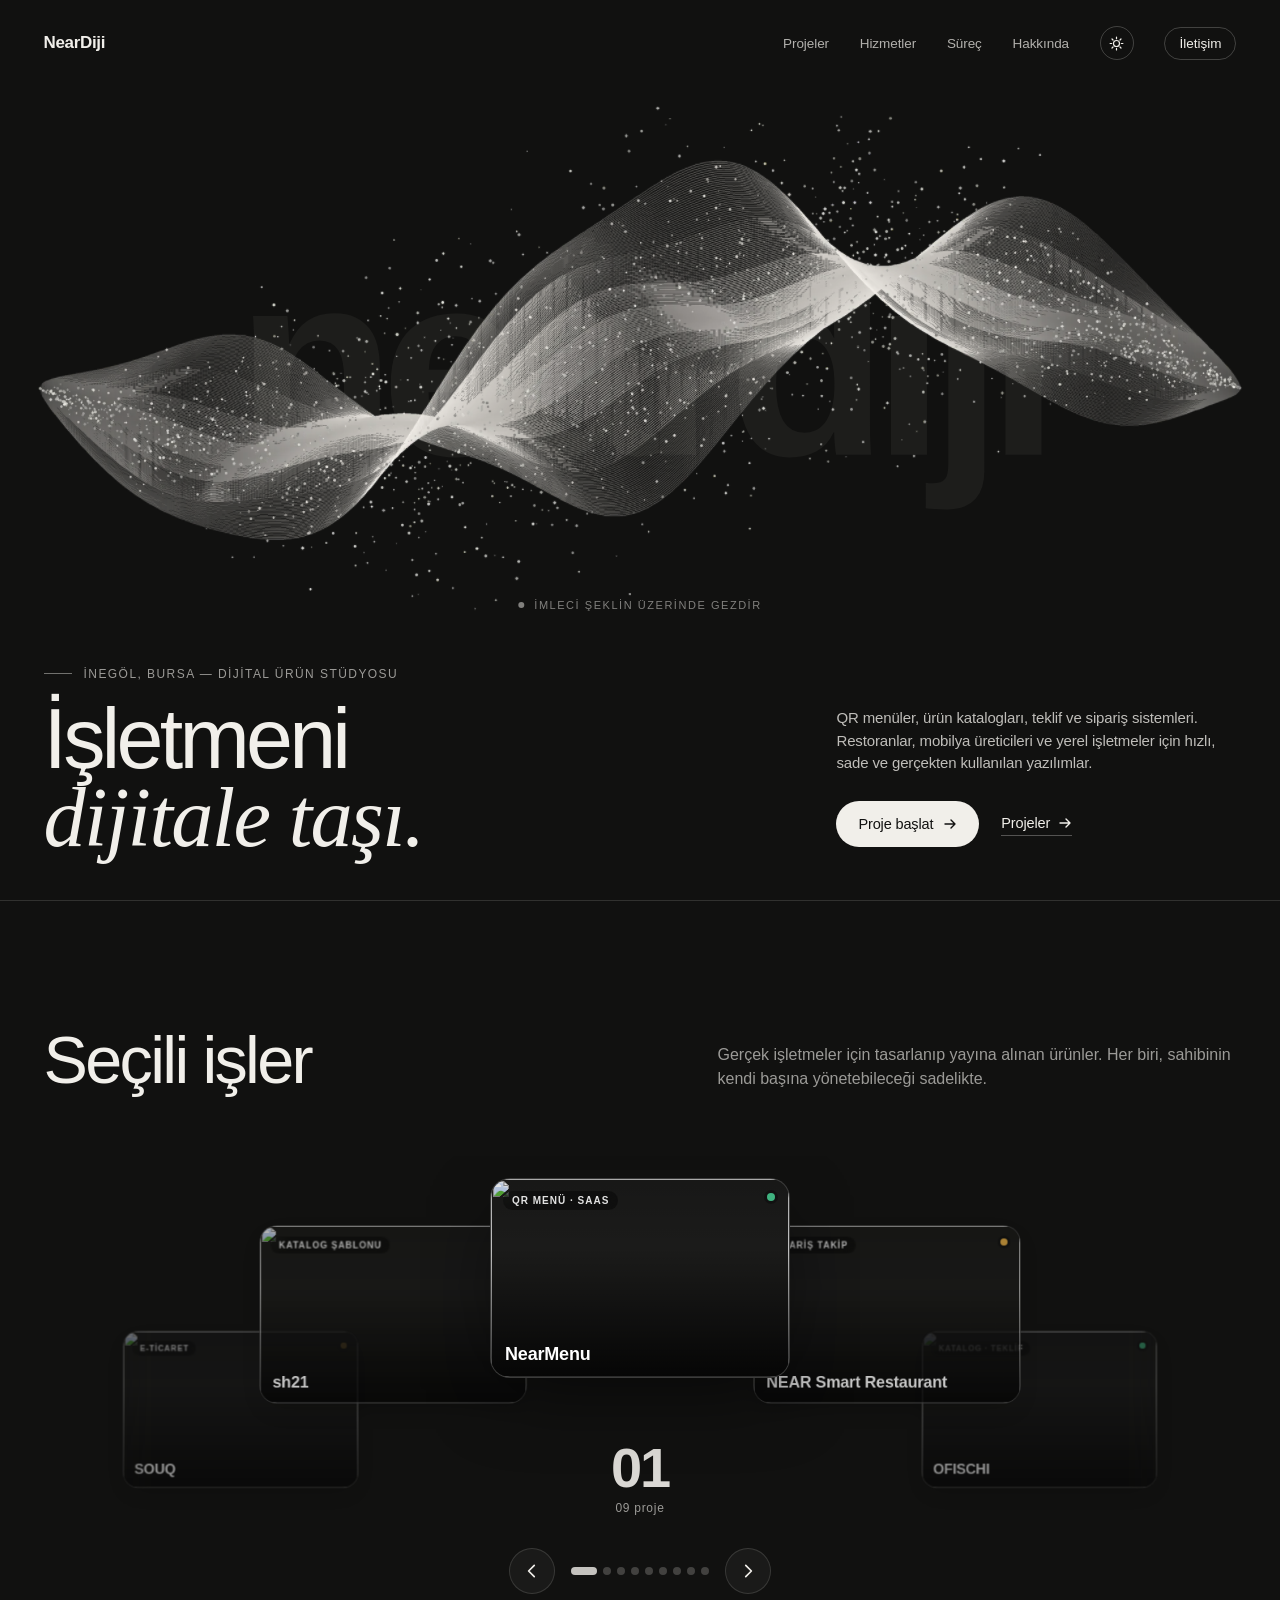
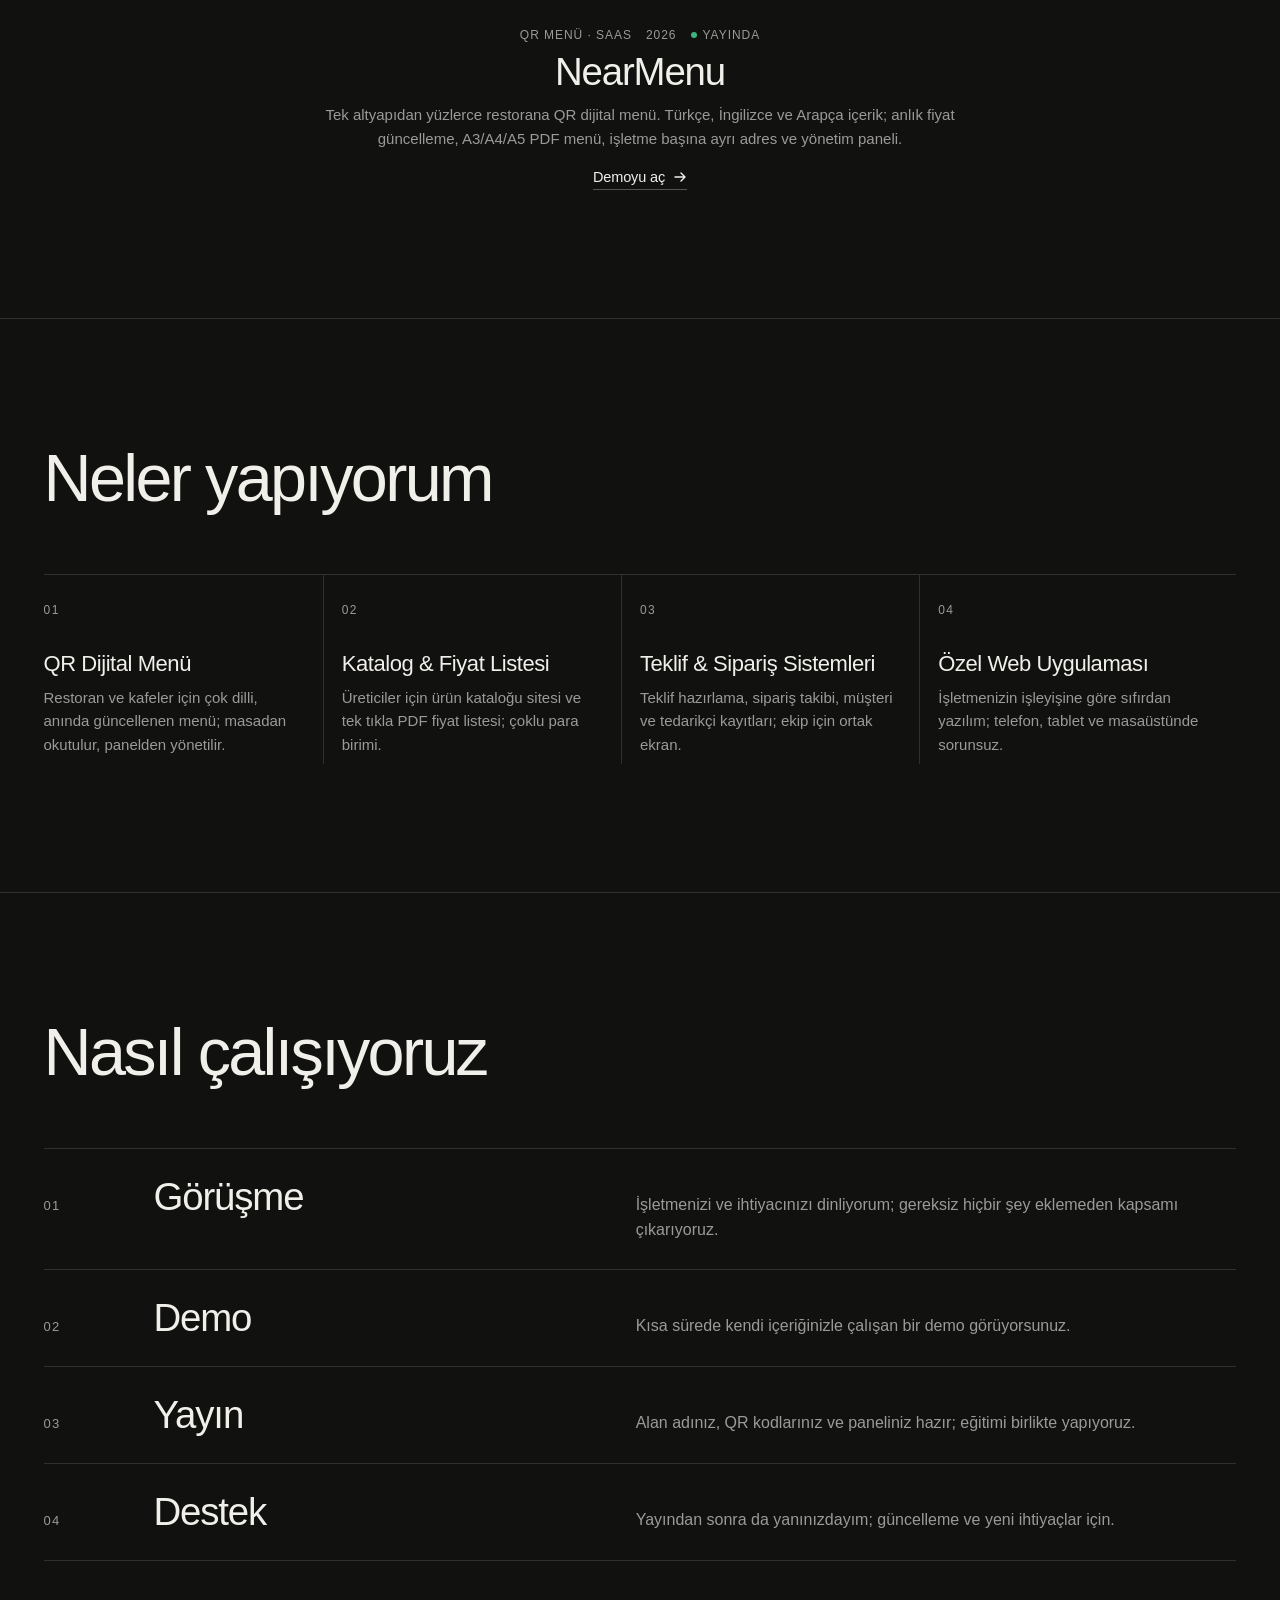
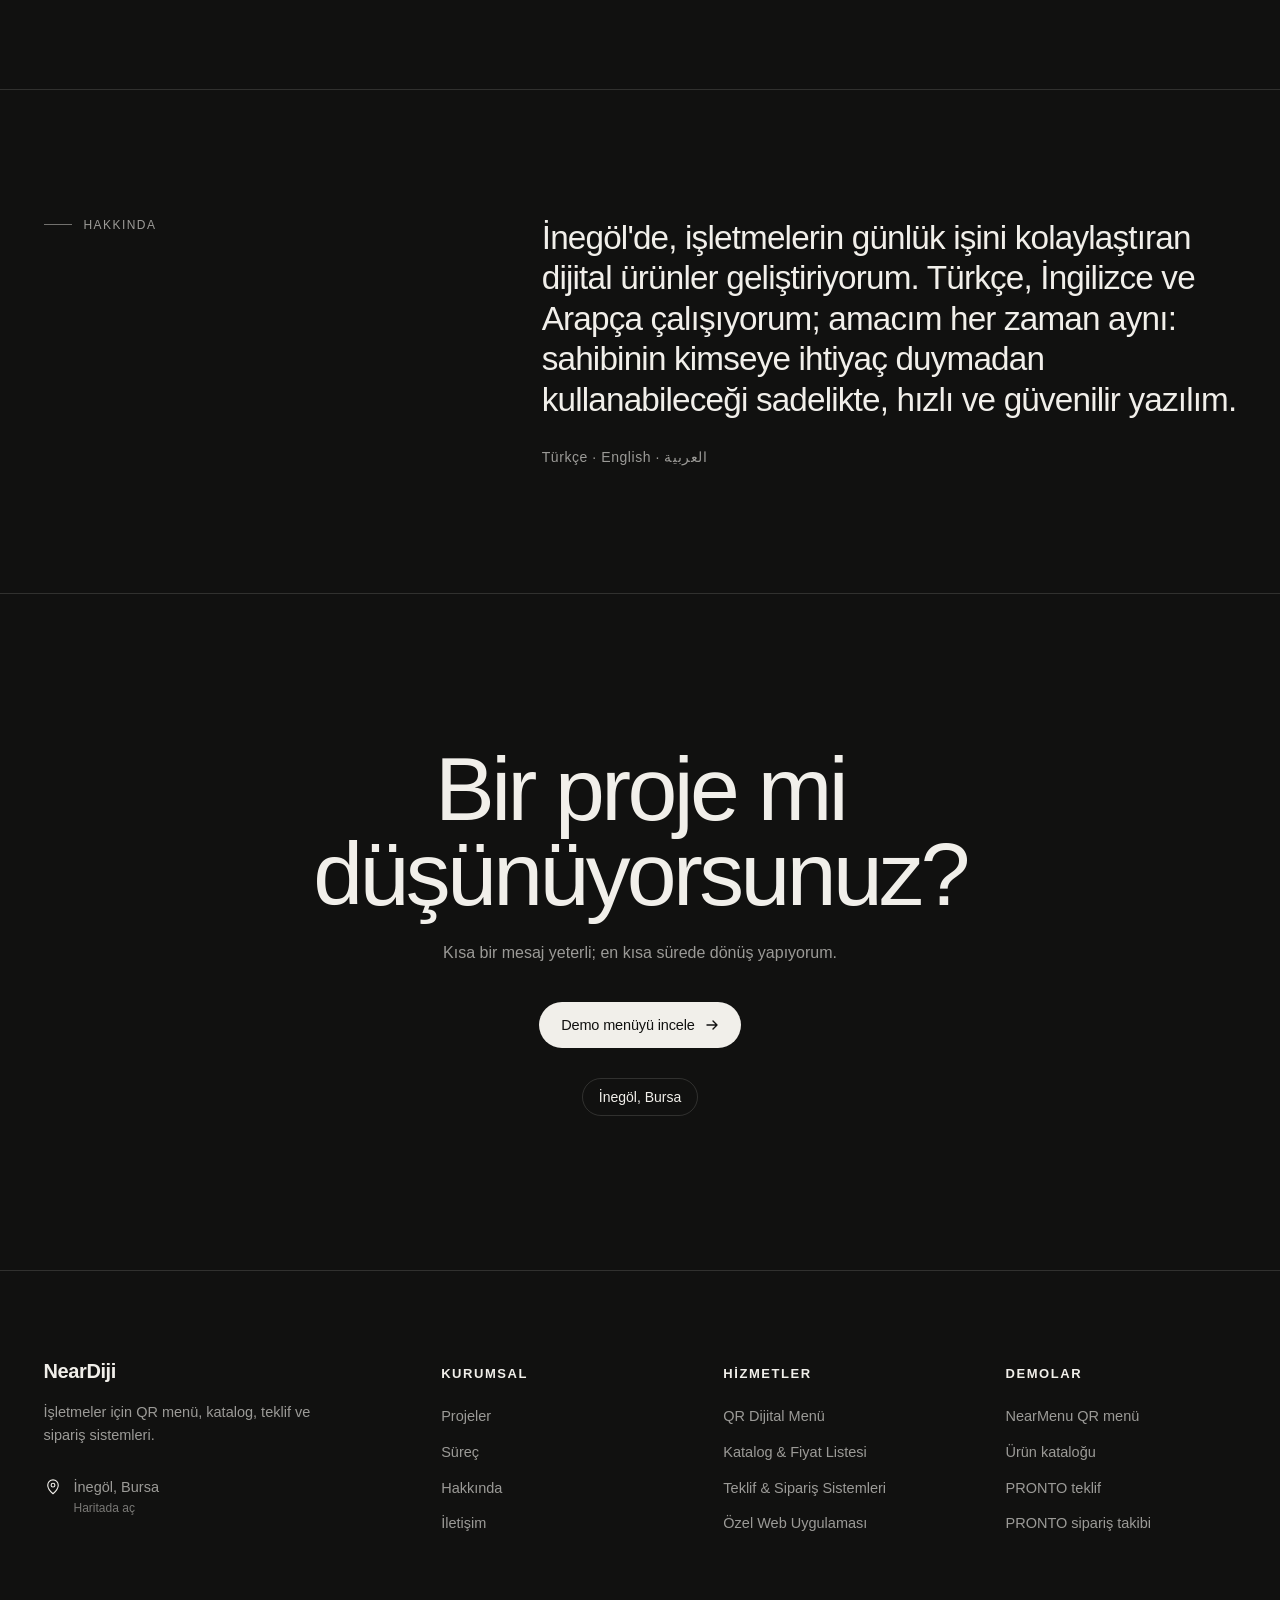
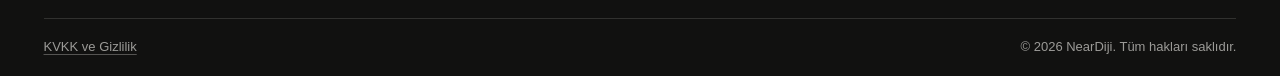
==== index.html @ 66f1690e "SEO: müşteri menüleri 200 + Restaurant/Menu şeması, ana sayfa statik içerik, robots/sitemap - worker" ====
<!DOCTYPE html>
<html lang="tr" data-theme="dark">
<head>
<meta charset="UTF-8">
<meta http-equiv="Content-Security-Policy" content="default-src 'self'; script-src 'self' https://static.cloudflareinsights.com; style-src 'self' 'unsafe-inline' https://fonts.googleapis.com; font-src 'self' https://fonts.gstatic.com data:; img-src 'self' https: data: blob:; media-src 'self' https: data: blob:; connect-src 'self' https://rfwgjzkewtjpdcvrhepg.supabase.co https://cloudflareinsights.com https://media.neardiji.com https://api.mymemory.translated.net https://open.er-api.com https://api.frankfurter.app https://api.frankfurter.dev; worker-src 'self' blob:; object-src 'none'; base-uri 'self'; form-action 'self'; frame-src 'none'; upgrade-insecure-requests">
<meta name="referrer" content="strict-origin-when-cross-origin">
<link rel="icon" href="/favicon.ico" sizes="any">
<link rel="icon" type="image/png" sizes="32x32" href="/assets/icons/favicon-32.png">
<link rel="apple-touch-icon" href="/assets/icons/apple-touch-icon.png">
<link rel="manifest" href="/site.webmanifest">
<meta name="apple-mobile-web-app-capable" content="yes">
<meta name="mobile-web-app-capable" content="yes">
<meta name="viewport" content="width=device-width,initial-scale=1,viewport-fit=cover">
<meta name="theme-color" content="#111110">
<title>NearDiji — İşletmeler için dijital ürünler</title>
<meta name="description" content="QR menüler, ürün katalogları, teklif ve sipariş sistemleri. İnegöl'den işletmelere hızlı, sade ve gerçekten kullanılan yazılımlar.">
<link rel="canonical" href="https://neardiji.com/">
<meta property="og:type" content="website">
<meta property="og:site_name" content="NearDiji">
<meta property="og:locale" content="tr_TR">
<meta property="og:title" content="NearDiji — İşletmeler için dijital ürünler">
<meta property="og:description" content="QR menüler, ürün katalogları, teklif ve sipariş sistemleri. İnegöl'den işletmelere hızlı, sade yazılımlar.">
<meta property="og:url" content="https://neardiji.com/">
<meta property="og:image" content="https://neardiji.com/assets/og.jpg">
<meta property="og:image:width" content="1200">
<meta property="og:image:height" content="630">
<meta property="og:image:alt" content="NearDiji — İşletmeni dijitale taşı.">
<meta name="twitter:card" content="summary_large_image">
<meta name="twitter:title" content="NearDiji — İşletmeler için dijital ürünler">
<meta name="twitter:description" content="QR menüler, ürün katalogları, teklif ve sipariş sistemleri.">
<meta name="twitter:image" content="https://neardiji.com/assets/og.jpg">
<script type="application/ld+json">[{"@context": "https://schema.org", "@type": "ProfessionalService", "@id": "https://neardiji.com/#org", "name": "NearDiji", "alternateName": "NEAR Agency", "url": "https://neardiji.com/", "logo": "https://media.neardiji.com/site-media/logo/mvmx7xb9-v94uq5.png", "image": "https://neardiji.com/assets/og.jpg", "description": "Restoranlar, mobilya üreticileri ve yerel işletmeler için QR dijital menü, ürün kataloğu, teklif ve sipariş sistemleri.", "telephone": "+905318522494", "address": {"@type": "PostalAddress", "addressLocality": "İnegöl", "addressRegion": "Bursa", "addressCountry": "TR"}, "areaServed": "TR", "knowsLanguage": ["tr", "en", "ar"], "sameAs": ["https://www.instagram.com/neardiji"], "hasOfferCatalog": {"@type": "OfferCatalog", "name": "Hizmetler", "itemListElement": [{"@type": "Offer", "itemOffered": {"@type": "Service", "name": "QR Dijital Menü", "description": "Restoran ve kafeler için çok dilli, anında güncellenen menü; masadan okutulur, panelden yönetilir."}}, {"@type": "Offer", "itemOffered": {"@type": "Service", "name": "Katalog & Fiyat Listesi", "description": "Üreticiler için ürün kataloğu sitesi ve tek tıkla PDF fiyat listesi; çoklu para birimi."}}, {"@type": "Offer", "itemOffered": {"@type": "Service", "name": "Teklif & Sipariş Sistemleri", "description": "Teklif hazırlama, sipariş takibi, müşteri ve tedarikçi kayıtları; ekip için ortak ekran."}}]}}, {"@context": "https://schema.org", "@type": "WebSite", "@id": "https://neardiji.com/#site", "name": "NearDiji", "url": "https://neardiji.com/", "inLanguage": "tr", "publisher": {"@id": "https://neardiji.com/#org"}}]</script>
<script src="/assets/eski-link.js"></script>
<link rel="preconnect" href="https://fonts.googleapis.com">
<link rel="preconnect" href="https://fonts.gstatic.com" crossorigin>
<link rel="stylesheet" href="https://fonts.googleapis.com/css2?family=Geist:wght@400;500;600&family=Instrument+Serif:ital@0;1&display=swap">
<script src="/assets/site-data.js"></script>
<script src="/assets/liquid-hero.js"></script>
<style>
:root{
 --bg:#EBE9E5;--fg:#151514;--muted:color-mix(in srgb,var(--fg) 62%,transparent);
 --line:color-mix(in srgb,var(--fg) 14%,transparent);--card:color-mix(in srgb,var(--fg) 4%,transparent);
 --head:'Geist','Helvetica Neue',Arial,sans-serif;--accent:'Instrument Serif','Times New Roman',serif;
 --gut:clamp(20px,3.4vw,48px);
 color-scheme:light;
}
:root[data-theme="dark"]{--bg:#111110;--fg:#F1EFEA;color-scheme:dark}
*,*::before,*::after{box-sizing:border-box}
html{scroll-behavior:smooth;-webkit-text-size-adjust:100%}
@media (prefers-reduced-motion:reduce){html{scroll-behavior:auto}}
body{margin:0;background:var(--bg);color:var(--fg);font-family:var(--head);-webkit-font-smoothing:antialiased;
 transition:background-color .6s ease,color .6s ease;overflow-x:hidden}
a{color:inherit}
img{max-width:100%}
::selection{background:var(--fg);color:var(--bg)}

/* ── hero ── */
.sh-root{position:relative;width:100%;height:100svh;min-height:560px;overflow:hidden;isolation:isolate;container-type:size;
 background:var(--bg);color:var(--fg);touch-action:pan-y;display:flex;flex-direction:column}
.sh-stage{position:absolute;inset:0;z-index:0;pointer-events:none}
.sh-canvas{position:absolute;inset:0;width:100%;height:100%;display:block;opacity:0;transition:opacity .5s ease}
.sh-fallback{position:absolute;display:block;max-width:none;user-select:none;-webkit-user-drag:none;transition:opacity .5s ease}
.sh-root[data-gl="on"] .sh-canvas{opacity:1}
.sh-root[data-gl="on"] .sh-fallback{opacity:0}
.sh-root[data-swap="1"] .sh-canvas,.sh-root[data-swap="1"] .sh-fallback{opacity:0;transition-duration:.25s}
.sh-backdrop{position:absolute;left:50%;z-index:0;transform:translate(-50%,-50%);white-space:nowrap;pointer-events:none;user-select:none;
 font-family:var(--head);font-weight:600;letter-spacing:-.06em;line-height:.8;color:color-mix(in srgb,var(--fg) 5%,transparent)}
.sh-nav{position:relative;z-index:2;display:flex;align-items:center;justify-content:space-between;gap:24px;padding:26px var(--gut) 0}
.sh-brand{display:inline-flex;align-items:center;gap:10px;font-weight:600;font-size:17px;letter-spacing:-.02em;color:inherit;text-decoration:none;min-width:0}
.sh-brand img,.sh-brand .logo-mono{height:var(--logo-h,34px);width:auto;max-width:min(280px,48vw);object-fit:contain;display:block}
.sh-brand img.inv{filter:invert(1) hue-rotate(180deg)}
.sh-brand .logo-mono{background:currentColor;-webkit-mask:var(--logo-url) left center/contain no-repeat;mask:var(--logo-url) left center/contain no-repeat}
@media(max-width:640px){.sh-brand img,.sh-brand .logo-mono{height:calc(var(--logo-h,34px)*.8)}}
.sh-links{display:flex;align-items:center;gap:clamp(18px,2.4vw,36px);list-style:none;margin:0;padding:0}
.sh-link{color:inherit;text-decoration:none;font-size:13.5px;letter-spacing:-.005em;opacity:.72;transition:opacity .2s}
.sh-link:hover{opacity:1}
.sh-theme{display:inline-grid;place-items:center;width:34px;height:34px;padding:0;border-radius:50%;cursor:pointer;color:inherit;background:transparent;
 border:1px solid color-mix(in srgb,var(--fg) 22%,transparent);transition:background .25s,color .25s}
.sh-theme:hover{background:var(--fg);color:var(--bg)}
.sh-navcta{color:inherit;text-decoration:none;font-size:13.5px;padding:8px 14px;border:1px solid color-mix(in srgb,var(--fg) 22%,transparent);
 border-radius:999px;transition:background .25s,color .25s;white-space:nowrap}
.sh-navcta:hover{background:var(--fg);color:var(--bg)}
.sh-hint{position:absolute;z-index:1;transform:translate(-50%,0);display:flex;align-items:center;gap:10px;white-space:nowrap;
 font-size:11px;letter-spacing:.14em;text-transform:uppercase;opacity:.5;pointer-events:none;transition:opacity .8s ease}
.sh-hint::before{content:"";width:6px;height:6px;border-radius:50%;background:currentColor;animation:sh-pulse 2.4s ease-in-out infinite}
.sh-root[data-touched="1"] .sh-hint{opacity:0}
@keyframes sh-pulse{0%,100%{transform:scale(.6);opacity:.45}50%{transform:scale(1);opacity:1}}
.sh-spacer{flex:1 1 auto;min-height:0}
.sh-content{position:relative;z-index:2;display:grid;grid-template-columns:minmax(0,1.7fr) minmax(0,1fr);align-items:end;
 gap:clamp(24px,4cqw,72px);padding:0 var(--gut) clamp(28px,3.4cqw,52px)}
.eyebrow{font-size:12px;letter-spacing:.12em;text-transform:uppercase;opacity:.62;margin:0 0 clamp(14px,1.6vw,22px);display:flex;align-items:center;gap:12px}
.eyebrow::before{content:"";width:28px;height:1px;background:currentColor;opacity:.7}
.sh-h1{font-weight:500;font-size:clamp(40px,min(6.6cqw,11.5cqh),124px);line-height:.92;letter-spacing:-.045em;margin:0;text-wrap:balance}
.sh-h1 .sh-line{display:block}
.acc{font-family:var(--accent);font-style:italic;font-weight:400;letter-spacing:-.02em}
.sh-aside{max-width:400px;justify-self:end;padding-bottom:.6em}
.sh-body{font-size:clamp(15px,1.1cqw,17px);line-height:1.5;letter-spacing:-.01em;margin:0 0 26px;opacity:.78;text-wrap:pretty}
.ctas{display:flex;flex-wrap:wrap;align-items:center;gap:22px}
.btn{display:inline-flex;align-items:center;gap:10px;height:46px;padding:0 22px;border-radius:999px;background:var(--fg);border:0;cursor:pointer;
 color:var(--bg);text-decoration:none;font:500 14.5px/1 var(--head);letter-spacing:-.01em;transition:transform .3s cubic-bezier(.2,.7,.2,1)}
.btn:hover{transform:translateY(-1px)}
.btn svg,.txt svg{transition:transform .3s cubic-bezier(.2,.7,.2,1)}
.btn:hover svg,.txt:hover svg{transform:translateX(3px)}
.txt{display:inline-flex;align-items:center;gap:8px;color:inherit;text-decoration:none;font-size:14.5px;font-weight:500;letter-spacing:-.01em;
 padding:4px 0;border-bottom:1px solid color-mix(in srgb,var(--fg) 30%,transparent)}
a:focus-visible,button:focus-visible{outline:2px solid var(--fg);outline-offset:4px}
@container (max-width:1023px){
 .sh-content{grid-template-columns:1fr;gap:28px}
 .sh-aside{justify-self:start;max-width:520px;padding-bottom:0}
 .sh-h1{font-size:clamp(40px,min(9.5cqw,9cqh),96px)}
}
@container (max-width:767px){.sh-links li:not(.keep){display:none}}
@container (max-width:639px){
 .sh-nav{padding-top:20px}
 .sh-h1{font-size:clamp(36px,min(12.5cqw,7.2cqh),60px);line-height:.94}
 .sh-body{font-size:15px;margin-bottom:20px}
 .eyebrow{font-size:11px}
 .ctas{gap:18px}
 .btn{height:48px}
 .sh-content{padding-bottom:40px}
}

/* ── bölümler ── */
.sec{padding:clamp(72px,10vw,140px) var(--gut);border-top:1px solid var(--line)}
.sec-head{display:grid;grid-template-columns:minmax(0,1.2fr) minmax(0,1fr);gap:clamp(20px,4vw,72px);align-items:end;margin-bottom:clamp(36px,5vw,64px)}
.h2{font-weight:500;font-size:clamp(34px,5.2vw,76px);line-height:.95;letter-spacing:-.04em;margin:0;text-wrap:balance}
.lead{font-size:clamp(15px,1.25vw,18px);line-height:1.55;color:var(--muted);margin:0;max-width:520px;justify-self:end;text-wrap:pretty}
@media (max-width:860px){.sec-head{grid-template-columns:1fr}.lead{justify-self:start}}

/* projeler — dairesel karusel */
.cc{position:relative;outline:none;--cw:260px;--ch:173px}
.cc:focus-visible{outline:2px solid color-mix(in srgb,var(--fg) 35%,transparent);outline-offset:8px;border-radius:24px}
.cc-stage{position:relative;height:420px;overflow:hidden;touch-action:pan-y;user-select:none;-webkit-user-select:none;
 mask-image:linear-gradient(90deg,transparent,#000 9%,#000 91%,transparent);-webkit-mask-image:linear-gradient(90deg,transparent,#000 9%,#000 91%,transparent)}
.cc-card{position:absolute;left:50%;top:var(--ay,50%);width:var(--cw);height:var(--ch);margin:calc(var(--ch) / -2) 0 0 calc(var(--cw) / -2);padding:0;
 border:1px solid color-mix(in srgb,#fff 14%,transparent);border-radius:20px;overflow:hidden;cursor:pointer;background:#1b1b1a;color:#fff;text-align:left;font:inherit;
 transition:transform .65s cubic-bezier(.22,1,.36,1),opacity .65s cubic-bezier(.22,1,.36,1),box-shadow .3s;will-change:transform,opacity;
 box-shadow:0 10px 28px -8px rgba(0,0,0,.35)}
.cc-card.on{box-shadow:0 26px 70px -14px rgba(0,0,0,.55);cursor:default}
.cc-card.on.has-link{cursor:pointer}
.cc-card img{position:absolute;inset:0;width:100%;height:100%;object-fit:cover;display:block;transition:transform 1.2s cubic-bezier(.2,.7,.2,1)}
.cc-card.on:hover img{transform:scale(1.05)}
.cc-card::after{content:"";position:absolute;inset:0;background:linear-gradient(180deg,rgba(0,0,0,.12) 0%,rgba(0,0,0,0) 35%,rgba(0,0,0,.78) 100%)}
.cc-card .cc-tag{position:absolute;top:12px;left:12px;z-index:1;padding:4px 9px;border-radius:999px;font-size:10px;font-weight:600;letter-spacing:.1em;text-transform:uppercase;
 background:rgba(0,0,0,.38);backdrop-filter:blur(8px);-webkit-backdrop-filter:blur(8px);color:rgba(255,255,255,.88);max-width:calc(100% - 24px);overflow:hidden;text-overflow:ellipsis;white-space:nowrap}
.cc-card .cc-name{position:absolute;left:14px;right:14px;bottom:12px;z-index:1;font-weight:600;font-size:clamp(14px,1.5vw,18px);line-height:1.15;letter-spacing:-.01em;
 overflow:hidden;text-overflow:ellipsis;white-space:nowrap}
.cc-card .cc-dot{position:absolute;top:14px;right:14px;z-index:1;width:8px;height:8px;border-radius:50%;background:#3fb27f;box-shadow:0 0 0 3px rgba(0,0,0,.3)}
.cc-card .cc-dot.dev{background:#d9a441}
.cc-count{position:absolute;left:50%;top:var(--ay,50%);transform:translate(-50%,-38%);text-align:center;pointer-events:none;line-height:1}
.cc-count b{display:block;font-weight:600;font-size:clamp(40px,5vw,56px);letter-spacing:-.04em;opacity:.9;font-variant-numeric:tabular-nums}
.cc-count span{display:block;margin-top:6px;font-size:12px;color:var(--muted);letter-spacing:.06em}
.cc-info{max-width:640px;margin:clamp(20px,3vw,34px) auto 0;text-align:center;display:flex;flex-direction:column;align-items:center;gap:10px}
.cc-info.swap{animation:ccIn .45s ease-out}
@keyframes ccIn{from{opacity:0;transform:translateY(8px)}to{opacity:1;transform:none}}
.cc-meta{display:flex;flex-wrap:wrap;justify-content:center;gap:8px 14px;align-items:center;font-size:12px;letter-spacing:.08em;text-transform:uppercase;color:var(--muted)}
.cc-meta .st{display:inline-flex;align-items:center;gap:6px}
.cc-meta .st::before{content:"";width:6px;height:6px;border-radius:50%;background:#3fb27f}
.cc-meta .st.dev::before{background:#d9a441}
.cc-info h3{margin:0;font-weight:500;font-size:clamp(26px,3vw,40px);letter-spacing:-.03em;line-height:1.05}
.cc-info p{margin:0;color:var(--muted);font-size:15px;line-height:1.6;text-wrap:pretty}
.cc-info .txt{margin-top:4px}
.cc-ctrl{display:flex;align-items:center;justify-content:center;gap:16px;margin-top:clamp(6px,1.4vw,14px)}
.cc-btn{display:inline-grid;place-items:center;width:46px;height:46px;border-radius:50%;padding:0;cursor:pointer;color:inherit;background:var(--card);
 border:1px solid var(--line);transition:background .2s,transform .2s,border-color .2s}
.cc-btn:hover{border-color:color-mix(in srgb,var(--fg) 35%,transparent);transform:scale(1.06)}
.cc-btn:active{transform:scale(.95)}
.cc-dots{display:flex;align-items:center;gap:6px;flex-wrap:wrap;justify-content:center;max-width:60vw}
.cc-dots button{width:8px;height:8px;padding:0;border:0;border-radius:999px;cursor:pointer;background:color-mix(in srgb,var(--fg) 22%,transparent);transition:width .3s,background .3s;position:relative}
.cc-dots button::before{content:"";position:absolute;inset:-10px -4px}
.cc-dots button.on{width:26px;background:color-mix(in srgb,var(--fg) 80%,transparent)}
@media (prefers-reduced-motion:reduce){.cc-card,.cc-card img{transition:none}.cc-info.swap{animation:none}}

/* referanslar — 3D coverflow */
.cf{position:relative;outline:none;--sw:250px;--sh:160px}
.cf:focus-visible{outline:2px solid color-mix(in srgb,var(--fg) 35%,transparent);outline-offset:8px;border-radius:24px}
.cf-stage{position:relative;height:calc(var(--sh) + 40px);perspective:1100px;overflow:hidden;touch-action:pan-y;cursor:grab;user-select:none;-webkit-user-select:none;
 mask-image:linear-gradient(90deg,transparent,#000 12%,#000 88%,transparent);-webkit-mask-image:linear-gradient(90deg,transparent,#000 12%,#000 88%,transparent)}
.cf-stage.drag{cursor:grabbing}
.cf-track{position:absolute;inset:0;transform-style:preserve-3d}
.cf-slide{position:absolute;left:50%;top:20px;width:var(--sw);height:var(--sh);margin-left:calc(var(--sw) / -2);padding:0;border:0;border-radius:18px;cursor:pointer;
 background:#F7F5F1;box-shadow:0 18px 40px -18px rgba(0,0,0,.35),inset 0 0 0 1px rgba(0,0,0,.06);overflow:hidden;font:inherit;color:#151514;
 transition:transform .7s cubic-bezier(.22,1,.36,1),opacity .7s;will-change:transform}
.cf-slide img{position:absolute;inset:16% 14% 24%;width:72%;height:60%;object-fit:contain;display:block;-webkit-user-drag:none}
.cf-slide span{position:absolute;left:10px;right:10px;bottom:10%;font-size:12px;letter-spacing:.06em;text-transform:uppercase;opacity:.55;text-align:center;
 white-space:nowrap;overflow:hidden;text-overflow:ellipsis}
.cf-slide::after{content:"";position:absolute;inset:0;background:linear-gradient(90deg,rgba(0,0,0,var(--shl,0)),rgba(0,0,0,var(--shr,0)));pointer-events:none;transition:opacity .7s}
.cf-dots{display:flex;flex-wrap:wrap;justify-content:center;gap:6px;margin-top:14px}
.cf-dots button{width:8px;height:8px;padding:0;border:0;border-radius:999px;cursor:pointer;background:color-mix(in srgb,var(--fg) 22%,transparent);transition:width .3s,background .3s;position:relative}
.cf-dots button::before{content:"";position:absolute;inset:-10px -4px}
.cf-dots button.on{width:22px;background:color-mix(in srgb,var(--fg) 80%,transparent)}
@media (prefers-reduced-motion:reduce){.cf-slide{transition:none}}

/* hizmetler */
.services{display:grid;grid-template-columns:repeat(4,minmax(0,1fr));border-top:1px solid var(--line)}
.svc{padding:28px clamp(0px,1.4vw,22px) 8px 0;border-right:1px solid var(--line);margin-right:clamp(0px,1.4vw,22px);min-width:0}
.svc:last-child{border-right:0;margin-right:0}
.svc b{display:block;font-size:12px;letter-spacing:.12em;color:var(--muted);font-weight:500;margin-bottom:34px}
.svc h3{margin:0 0 10px;font-weight:500;font-size:22px;letter-spacing:-.02em;line-height:1.15}
.svc p{margin:0;color:var(--muted);font-size:15px;line-height:1.55}
@media (max-width:1000px){.services{grid-template-columns:repeat(2,minmax(0,1fr))}.svc:nth-child(2n){border-right:0;margin-right:0}.svc{border-bottom:1px solid var(--line);padding-bottom:28px}}
@media (max-width:560px){.services{grid-template-columns:1fr}.svc{border-right:0;margin-right:0}.svc b{margin-bottom:16px}}

/* süreç */
.steps{list-style:none;margin:0;padding:0;counter-reset:s}
.step{display:grid;grid-template-columns:90px minmax(0,1fr) minmax(0,1.3fr);gap:20px;align-items:baseline;padding:26px 0;border-top:1px solid var(--line)}
.step:last-child{border-bottom:1px solid var(--line)}
.step::before{counter-increment:s;content:counter(s,decimal-leading-zero);font-size:13px;letter-spacing:.1em;color:var(--muted)}
.step h3{margin:0;font-weight:500;font-size:clamp(26px,3vw,40px);letter-spacing:-.03em}
.step p{margin:0;color:var(--muted);font-size:16px;line-height:1.55}
@media (max-width:760px){.step{grid-template-columns:44px minmax(0,1fr)}.step p{grid-column:2}}

/* hakkında */
.about{display:grid;align-items:start;grid-template-columns:minmax(0,1fr) minmax(0,1.6fr);gap:clamp(20px,5vw,90px)}
.about-text{font-size:clamp(22px,2.6vw,38px);line-height:1.22;letter-spacing:-.025em;margin:0;text-wrap:pretty}
.about-langs{margin-top:28px;color:var(--muted);font-size:14px;letter-spacing:.04em}
@media (max-width:860px){.about{grid-template-columns:1fr}}

/* iletişim */
.contact{text-align:center;padding-top:clamp(90px,12vw,170px);padding-bottom:clamp(90px,12vw,170px)}
.contact .h2{font-size:clamp(40px,7vw,108px);max-width:14ch;margin:0 auto}
.contact .lead{margin:24px auto 36px;justify-self:auto;text-align:center}
.contact .ctas{justify-content:center}
.chips{display:flex;flex-wrap:wrap;justify-content:center;gap:10px;margin-top:30px}
.chip{display:inline-flex;align-items:center;gap:8px;padding:10px 16px;border-radius:999px;border:1px solid var(--line);text-decoration:none;font-size:14px;
 transition:background .25s,color .25s;max-width:100%;overflow:hidden;text-overflow:ellipsis;white-space:nowrap}
a.chip:hover{background:var(--fg);color:var(--bg)}
/* alt bilgi */
.ft{border-top:1px solid var(--line);padding:clamp(56px,7vw,96px) var(--gut) 0;font-size:14.5px}
.ft[hidden]{display:none}
.ft-grid{display:grid;grid-template-columns:minmax(0,1.5fr) repeat(3,minmax(0,1fr));gap:clamp(28px,4vw,64px)}
.ft-grid>[hidden]{display:none}
.ft-logo{display:inline-flex;align-items:center;text-decoration:none;font-weight:600;font-size:20px;letter-spacing:-.02em;max-width:100%}
.ft-logo img,.ft-logo .logo-mono{height:calc(var(--logo-h,34px)*1.1);width:auto;max-width:min(240px,70vw);object-fit:contain;display:block}
.ft-logo img.inv{filter:invert(1) hue-rotate(180deg)}
.ft-logo .logo-mono{background:currentColor;-webkit-mask:var(--logo-url) left center/contain no-repeat;mask:var(--logo-url) left center/contain no-repeat}
.ft-text{margin:18px 0 0;color:var(--muted);line-height:1.55;max-width:34ch;text-wrap:pretty}
.ft-contact{list-style:none;margin:22px 0 0;padding:0;display:flex;flex-direction:column;gap:4px}
.ft-contact[hidden]{display:none}
.ft-contact a{display:inline-flex;align-items:flex-start;gap:12px;min-height:40px;padding:9px 0;text-decoration:none;color:var(--muted);
 line-height:1.4;overflow-wrap:anywhere;transition:color .2s}
.ft-contact a:hover{color:var(--fg)}
.ft-contact svg{flex:none;width:18px;height:18px;margin-top:1px;color:var(--fg)}
.ft-contact a>span{min-width:0}
.ft-contact small{display:block;font-size:12px;opacity:.75;margin-top:2px}
.ft-social{display:flex;flex-wrap:wrap;gap:6px;margin-top:18px}
.ft-social:empty{display:none}
.ft-social a{display:inline-grid;place-items:center;width:44px;height:44px;border-radius:50%;border:1px solid var(--line);color:var(--fg);
 transition:background .25s,color .25s,border-color .25s}
.ft-social a:hover{background:var(--fg);color:var(--bg);border-color:var(--fg)}
.ft-social svg{width:18px;height:18px}
.ft-col h2{margin:6px 0 18px;font-size:13px;font-weight:600;letter-spacing:.12em;text-transform:uppercase}
.ft-col ul{list-style:none;margin:0;padding:0;display:flex;flex-direction:column}
.ft-col a{display:inline-block;padding:8px 0;text-decoration:none;color:var(--muted);line-height:1.35;overflow-wrap:anywhere;transition:color .2s}
.ft-col a:hover{color:var(--fg)}
.ft-bar{display:flex;flex-wrap:wrap;justify-content:space-between;align-items:center;gap:8px 24px;margin-top:clamp(48px,6vw,80px);
 padding:20px 0 calc(22px + env(safe-area-inset-bottom));border-top:1px solid var(--line);font-size:13px;color:var(--muted)}
.ft-legal{background:none;border:0;padding:10px 0;margin:-10px 0;font:inherit;color:inherit;cursor:pointer;text-decoration:underline;text-underline-offset:3px;
 text-decoration-color:color-mix(in srgb,var(--fg) 30%,transparent)}
.ft-legal:hover{color:var(--fg)}
.ft-legal[hidden]{display:none}
body.has-wa .ft-bar{padding-right:84px}
body.has-wa.wa-left .ft-bar{padding-right:0;padding-left:84px}
@media (max-width:1000px){.ft-grid{grid-template-columns:repeat(3,minmax(0,1fr))}.ft-brand{grid-column:1/-1}}
@media (max-width:640px){
 .ft-grid{grid-template-columns:repeat(2,minmax(0,1fr));gap:36px 20px}
 .ft-col h2{margin-bottom:10px}
 .ft-bar{flex-direction:column;align-items:flex-start}
 body.has-wa .ft-bar,body.has-wa.wa-left .ft-bar{padding-left:0;padding-right:0;padding-bottom:calc(92px + env(safe-area-inset-bottom))}
}

/* sabit WhatsApp butonu */
.wa-float{position:fixed;bottom:calc(20px + env(safe-area-inset-bottom));right:calc(20px + env(safe-area-inset-right));z-index:40;width:56px;height:56px;
 border-radius:50%;display:grid;place-items:center;background:#25D366;color:#fff;box-shadow:0 12px 30px -8px rgba(0,0,0,.45);
 transition:transform .3s cubic-bezier(.2,.7,.2,1),opacity .3s;animation:waIn .5s .8s both cubic-bezier(.2,.7,.2,1)}
.wa-float.left{right:auto;left:calc(20px + env(safe-area-inset-left))}
.wa-float:hover{transform:scale(1.07)}
.wa-float svg{width:28px;height:28px}
.wa-float[hidden]{display:none}
@keyframes waIn{from{opacity:0;transform:translateY(16px) scale(.8)}to{opacity:1;transform:none}}
@media (max-width:640px){.wa-float{width:52px;height:52px;bottom:calc(16px + env(safe-area-inset-bottom))}.wa-float:not(.left){right:calc(16px + env(safe-area-inset-right))}.wa-float.left{left:calc(16px + env(safe-area-inset-left))}}
@media (prefers-reduced-motion:reduce){.wa-float{animation:none}}

/* KVKK penceresi */
.legal{width:min(680px,calc(100vw - 32px));max-height:min(80svh,760px);padding:0;border:1px solid var(--line);border-radius:22px;
 background:var(--bg);color:var(--fg);box-shadow:0 30px 80px -20px rgba(0,0,0,.5);overflow:hidden}
.legal[open]{display:flex;flex-direction:column}
.legal::backdrop{background:rgba(0,0,0,.55);backdrop-filter:blur(4px);-webkit-backdrop-filter:blur(4px)}
.legal-head{display:flex;align-items:center;justify-content:space-between;gap:16px;padding:18px 18px 16px 24px;border-bottom:1px solid var(--line)}
.legal-head h2{margin:0;font-weight:500;font-size:22px;letter-spacing:-.02em}
.legal-x{flex:none;display:grid;place-items:center;width:44px;height:44px;border-radius:50%;border:1px solid var(--line);background:transparent;color:inherit;cursor:pointer}
.legal-x:hover{background:var(--fg);color:var(--bg)}
.legal-body{padding:20px 24px 28px;overflow-y:auto;overscroll-behavior:contain;font-size:15px;line-height:1.65;color:var(--muted)}
.legal-body p{margin:0 0 14px;white-space:pre-line;overflow-wrap:anywhere}
.legal-body p b{display:block;color:var(--fg);font-weight:600;margin-bottom:2px}

/* görünür olunca yumuşak giriş */
.rv{opacity:0;transform:translateY(18px);transition:opacity .9s ease,transform .9s cubic-bezier(.2,.7,.2,1)}
.rv.in{opacity:1;transform:none}
@media (prefers-reduced-motion:reduce){.rv{opacity:1;transform:none;transition:none}.sh-hint::before{animation:none}}
</style>
</head>
<body>

<section class="sh-root" id="hero" aria-label="Giriş">
 <div class="sh-backdrop" id="backdrop" aria-hidden="true"></div>
 <div class="sh-stage" id="stage" aria-hidden="true"><img class="sh-fallback" id="fallback" alt="" crossorigin="anonymous" draggable="false"></div>
 <nav class="sh-nav" id="nav" aria-label="Ana menü">
  <a class="sh-brand" href="/" id="brand"></a>
  <ul class="sh-links">
   <li><a class="sh-link" href="#projeler">Projeler</a></li>
   <li id="navRef" hidden><a class="sh-link" href="#referanslar">Referanslar</a></li>
   <li><a class="sh-link" href="#hizmetler">Hizmetler</a></li>
   <li><a class="sh-link" href="#surec">Süreç</a></li>
   <li><a class="sh-link" href="#hakkinda">Hakkında</a></li>
   <li class="keep"><button type="button" class="sh-theme" id="themeBtn" aria-label="Temayı değiştir"></button></li>
   <li class="keep"><a class="sh-navcta" href="#iletisim">İletişim</a></li>
  </ul>
 </nav>
 <div class="sh-hint" id="hint" aria-hidden="true"></div>
 <div class="sh-spacer"></div>
 <div class="sh-content" id="heroContent">
  <div>
   <p class="eyebrow" id="eyebrow">İnegöl, Bursa — Dijital ürün stüdyosu</p>
   <h1 class="sh-h1" id="headline"><span class="sh-line">İşletmeni</span><span class="sh-line"><span class="acc">dijitale taşı.</span></span></h1>
  </div>
  <div class="sh-aside">
   <p class="sh-body" id="heroBody">QR menüler, ürün katalogları, teklif ve sipariş sistemleri. Restoranlar, mobilya üreticileri ve yerel işletmeler için hızlı, sade ve gerçekten kullanılan yazılımlar.</p>
   <div class="ctas" id="heroCtas"><a class="btn" href="#iletisim">Proje başlat<svg width="14" height="14" viewBox="0 0 14 14" fill="none" aria-hidden="true"><path d="M2 7h10M8 3l4 4-4 4" stroke="currentColor" stroke-width="1.4" stroke-linecap="round" stroke-linejoin="round"/></svg></a><a class="txt" href="#projeler">Projeler<svg width="14" height="14" viewBox="0 0 14 14" fill="none" aria-hidden="true"><path d="M2 7h10M8 3l4 4-4 4" stroke="currentColor" stroke-width="1.4" stroke-linecap="round" stroke-linejoin="round"/></svg></a></div>
  </div>
 </div>
</section>

<main>
 <section class="sec" id="projeler">
  <div class="sec-head rv"><h2 class="h2" id="projTitle"><span class="sh-line">Seçili işler</span></h2><p class="lead" id="projIntro">Gerçek işletmeler için tasarlanıp yayına alınan ürünler. Her biri, sahibinin kendi başına yönetebileceği sadelikte.</p></div>
  <div class="projects" id="projects"><ul class="pre-list"><li><h3>NearMenu</h3><p>Tek altyapıdan yüzlerce restorana QR dijital menü. Türkçe, İngilizce ve Arapça içerik; anlık fiyat güncelleme, A3/A4/A5 PDF menü, işletme başına ayrı adres ve yönetim paneli.</p><a href="/menu">Demoyu aç</a></li><li><h3>PRONTO</h3><p>Mobilya siparişlerini üretimden teslime kadar izleyen 10 kullanıcılı takip sistemi; web ve masaüstü. Ürünler, müşteriler, tedarikçiler, raporlar ve teklif/satış modülü.</p><a href="/pronto/teklif">Demoyu aç</a></li><li><h3>Dijital Katalog</h3><p>Her firmaya dakikalar içinde uyarlanan hazır katalog altyapısı: TR/EN çeviri, kapak ve kapanış sayfalı PDF katalog.</p><a href="/katalog">Demoyu aç</a></li><li><h3>NEAR Smart Restaurant</h3><p>Self servis ve gel-al işletmeleri için sipariş takip sistemi: kasa ekranı, personel tableti, hazır siparişler TV ekranı ve müşteriye bildirim.</p></li><li><h3>SOUQ</h3><p>Irak pazarı için üç dilli e-ticaret uygulaması; yerel ödeme ve teslimat alışkanlıklarına göre tasarlandı.</p></li></ul></div>
 </section>

 <section class="sec" id="referanslar" hidden>
  <div class="sec-head rv"><h2 class="h2" id="refTitle"></h2><p class="lead" id="refIntro"></p></div>
  <div class="cf rv" id="clients" tabindex="0" role="region" aria-roledescription="karusel" aria-label="Referanslar"></div>
 </section>

 <section class="sec" id="hizmetler">
  <div class="sec-head rv"><h2 class="h2" id="svcTitle"><span class="sh-line">Neler yapıyorum</span></h2><p class="lead"></p></div>
  <div class="services rv" id="services"><div class="svc"><b>01</b><h3>QR Dijital Menü</h3><p>Restoran ve kafeler için çok dilli, anında güncellenen menü; masadan okutulur, panelden yönetilir.</p></div><div class="svc"><b>02</b><h3>Katalog &amp; Fiyat Listesi</h3><p>Üreticiler için ürün kataloğu sitesi ve tek tıkla PDF fiyat listesi; çoklu para birimi.</p></div><div class="svc"><b>03</b><h3>Teklif &amp; Sipariş Sistemleri</h3><p>Teklif hazırlama, sipariş takibi, müşteri ve tedarikçi kayıtları; ekip için ortak ekran.</p></div></div>
 </section>

 <section class="sec" id="surec">
  <div class="sec-head rv"><h2 class="h2" id="stepsTitle"><span class="sh-line">Nasıl çalışıyoruz</span></h2><p class="lead"></p></div>
  <ol class="steps rv" id="steps"><li class="step"><h3>Görüşme</h3><p>İşletmenizi ve ihtiyacınızı dinliyorum; gereksiz hiçbir şey eklemeden kapsamı çıkarıyoruz.</p></li><li class="step"><h3>Demo</h3><p>Kısa sürede kendi içeriğinizle çalışan bir demo görüyorsunuz.</p></li><li class="step"><h3>Yayın</h3><p>Alan adınız, QR kodlarınız ve paneliniz hazır; eğitimi birlikte yapıyoruz.</p></li><li class="step"><h3>Destek</h3><p>Yayından sonra da yanınızdayız; güncelleme ve yeni ihtiyaçlar için.</p></li></ol>
 </section>

 <section class="sec" id="hakkinda" hidden>
  <div class="about rv">
   <p class="eyebrow" id="aboutTitle">Hakkında</p>
   <div><p class="about-text" id="aboutText"></p><div class="about-langs" id="langs">Türkçe · English · العربية</div></div>
  </div>
 </section>

 <section class="sec contact" id="iletisim">
  <div class="rv">
   <h2 class="h2" id="contactTitle"><span class="sh-line">Bir proje mi düşünüyorsunuz?</span></h2>
   <p class="lead" id="contactText"></p>
   <div class="ctas" id="contactCtas"></div>
   <div class="chips" id="chips"></div>
  </div>
 </section>
</main>

<footer class="ft" id="footer">
 <div class="ft-grid">
  <div class="ft-brand">
   <a class="ft-logo" href="/" id="ftLogo"></a>
   <p class="ft-text" id="ftText"></p>
   <ul class="ft-contact" id="ftContact"></ul>
   <div class="ft-social" id="ftSocial"></div>
  </div>
  <nav class="ft-col" id="ftCorp" aria-labelledby="ftCorpT"><h2 id="ftCorpT"></h2><ul></ul></nav>
  <nav class="ft-col" id="ftSvc" aria-labelledby="ftSvcT"><h2 id="ftSvcT"></h2><ul></ul></nav>
  <nav class="ft-col" id="ftDemo" aria-labelledby="ftDemoT"><h2 id="ftDemoT"></h2><ul></ul></nav>
 </div>
 <div class="ft-bar">
  <button type="button" class="ft-legal" id="ftPrivacy"></button>
  <span id="ftCopy"></span>
 </div>
</footer>

<a class="wa-float" id="waFloat" href="#" target="_blank" rel="noopener" aria-label="WhatsApp'tan yazın" hidden></a>

<dialog class="legal" id="legal" aria-labelledby="legalTitle">
 <div class="legal-head"><h2 id="legalTitle"></h2><button type="button" class="legal-x" id="legalClose" aria-label="Kapat"><svg width="16" height="16" viewBox="0 0 16 16" fill="none" aria-hidden="true"><path d="M3.5 3.5l9 9M12.5 3.5l-9 9" stroke="currentColor" stroke-width="1.5" stroke-linecap="round"/></svg></button></div>
 <div class="legal-body" id="legalBody"></div>
</dialog>

<script src="/assets/site.js"></script>
</body>
</html>
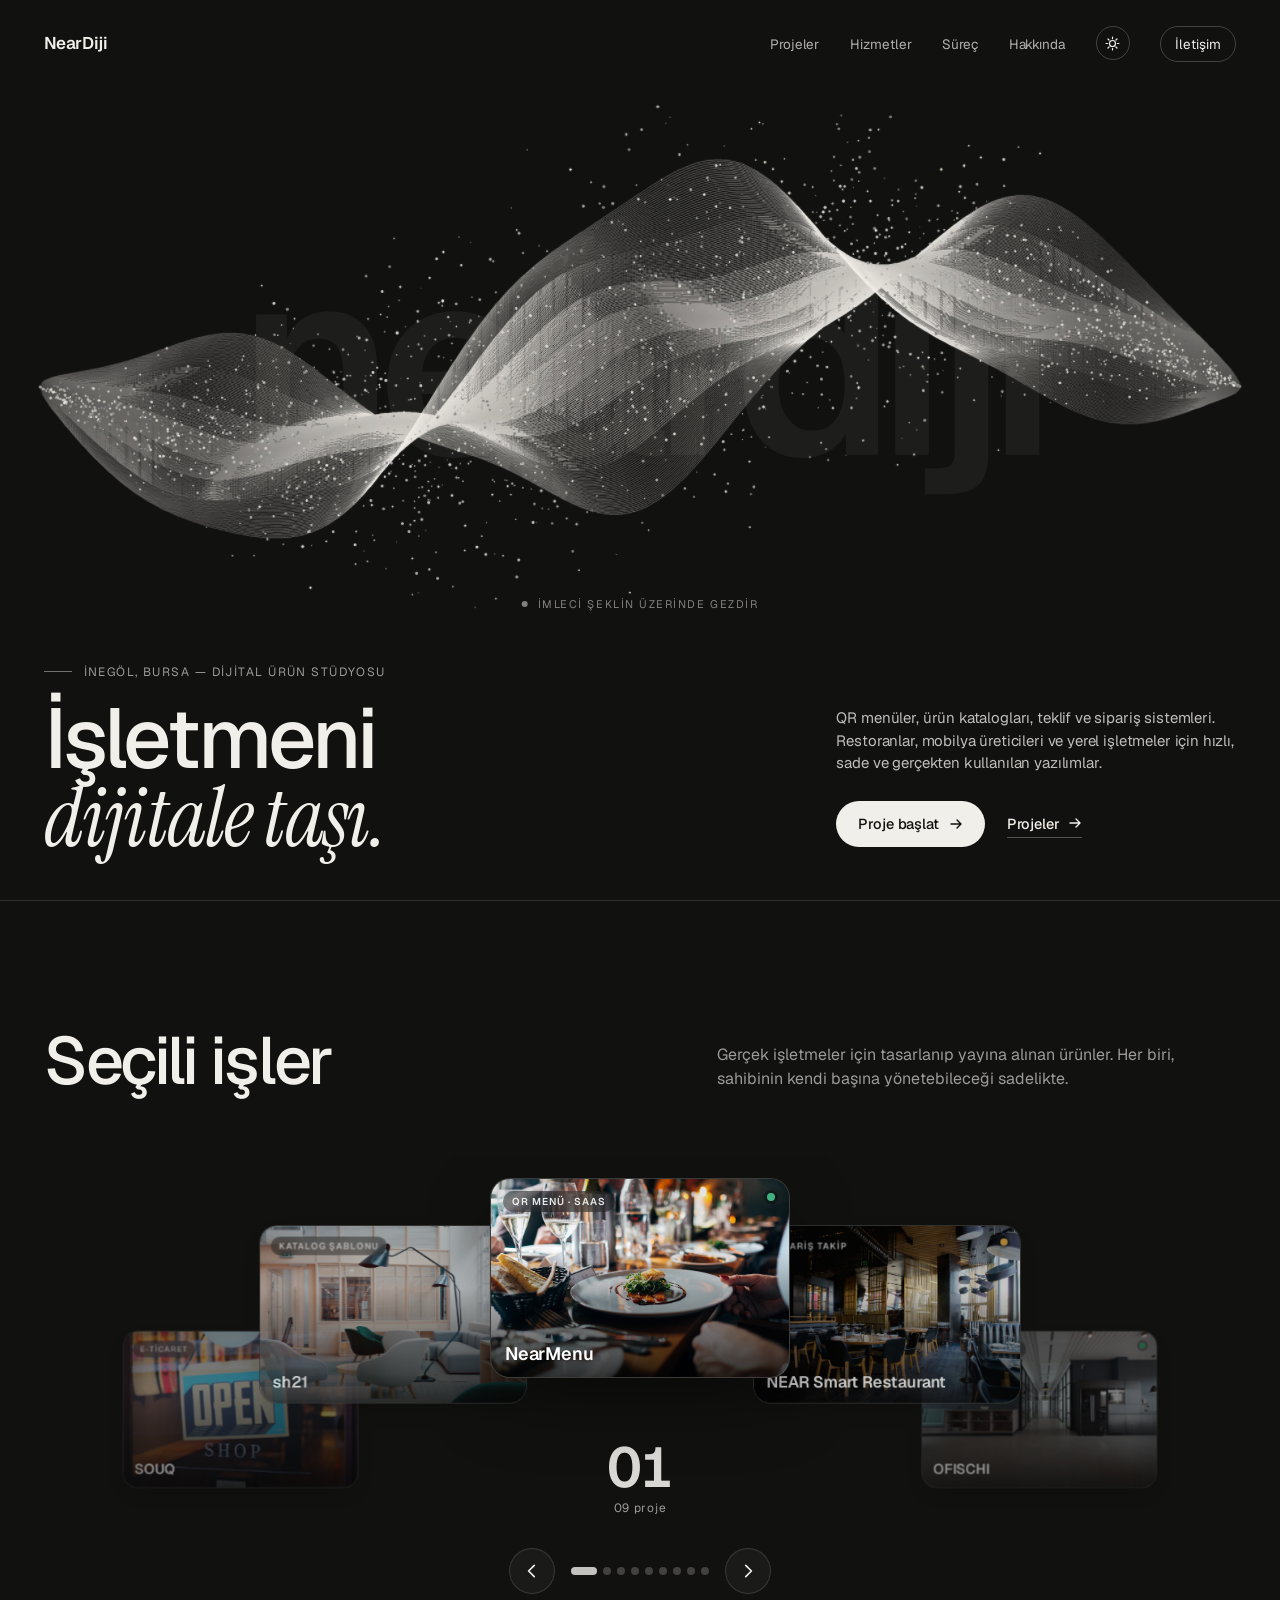
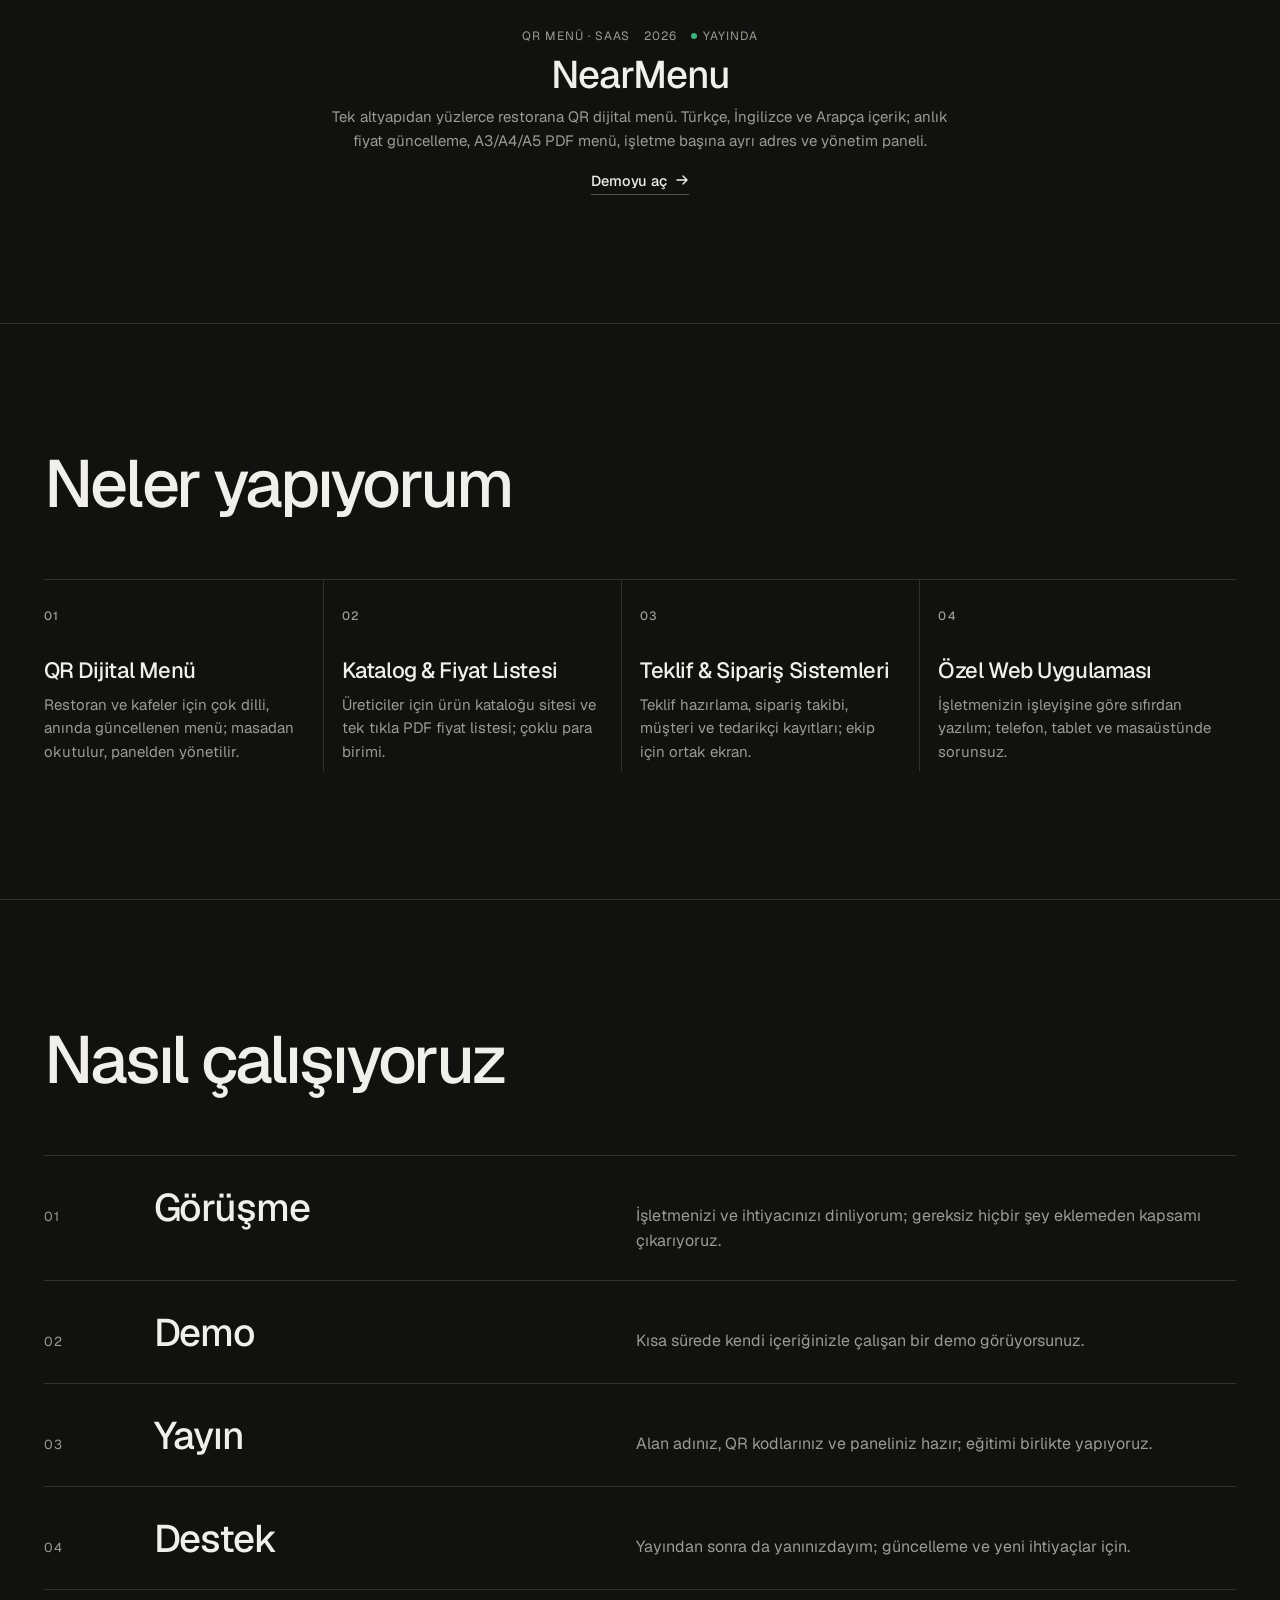
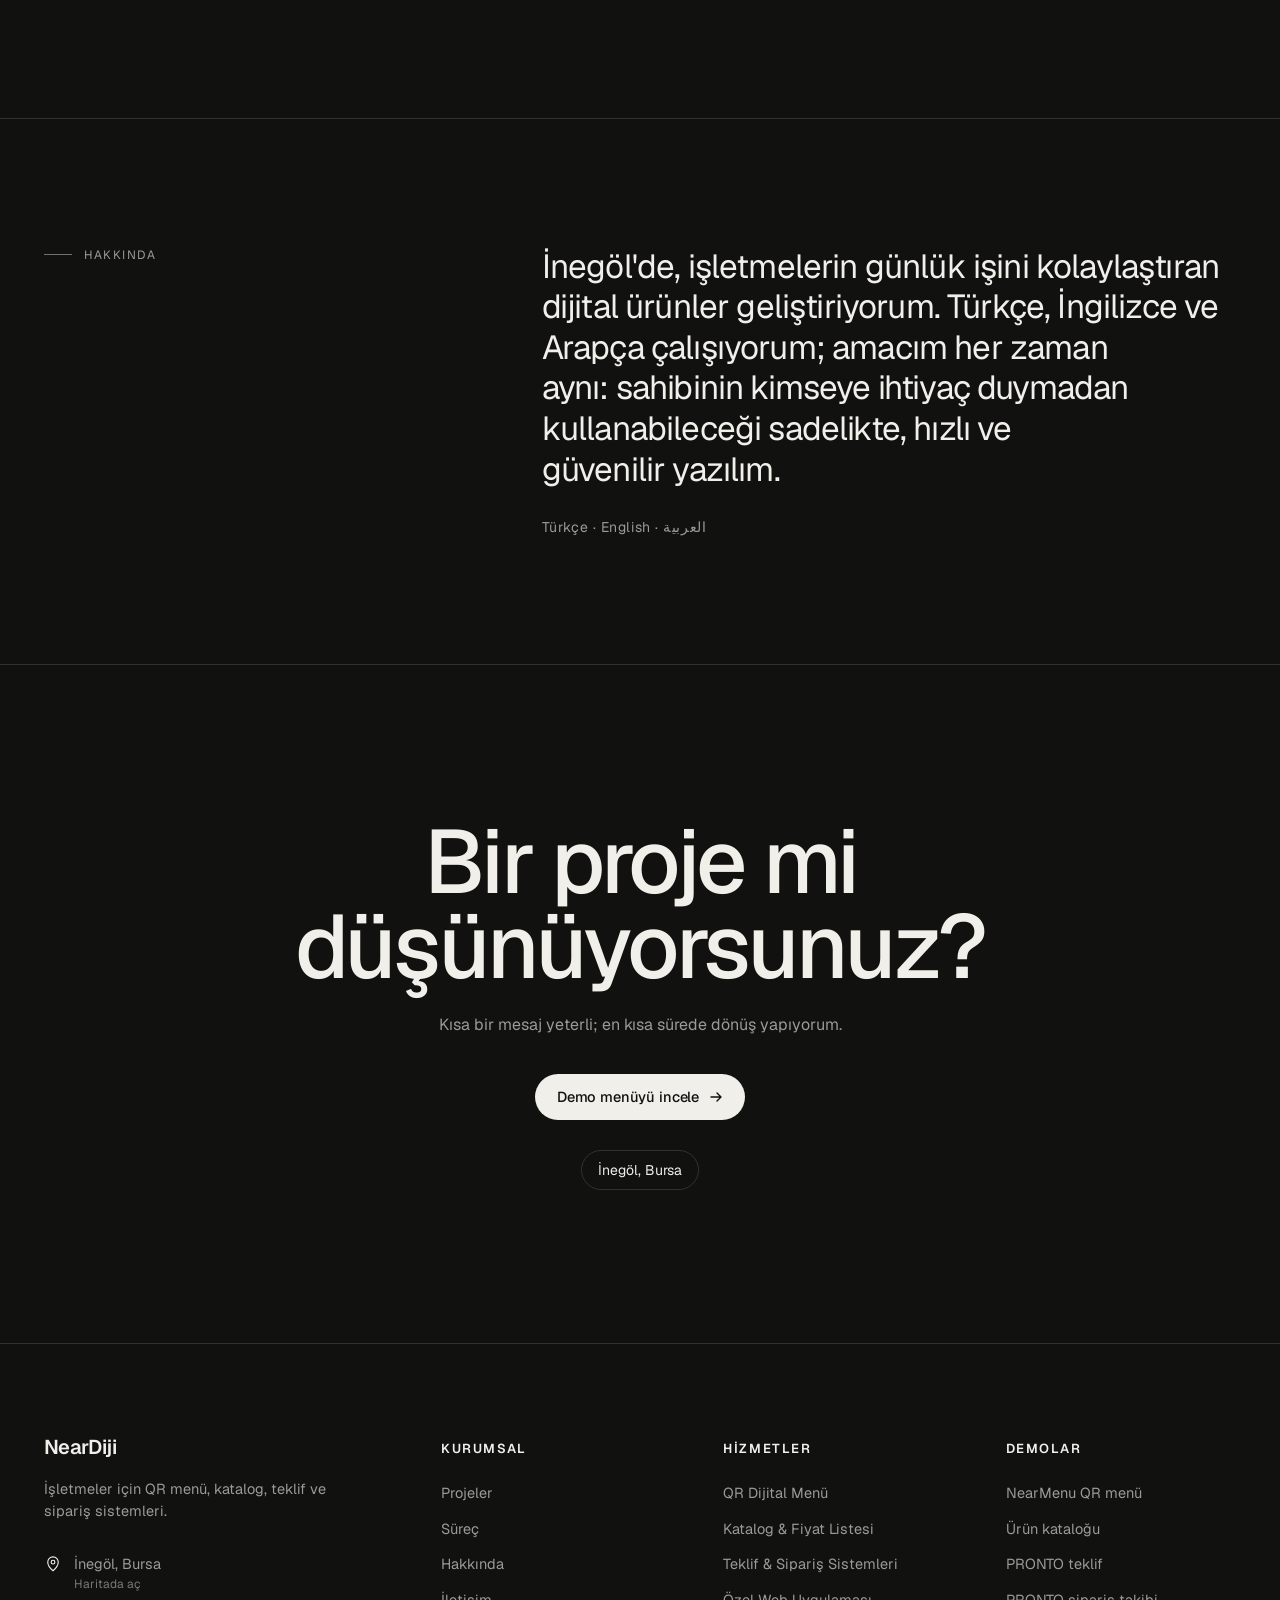
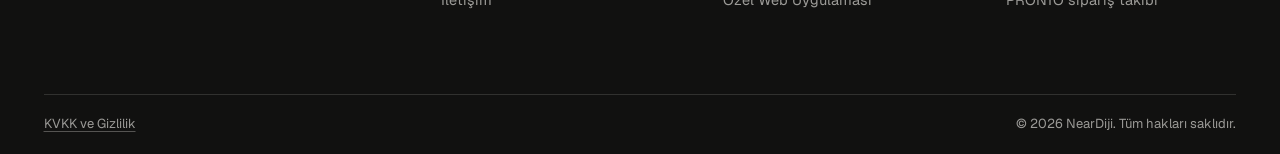
==== commit 844b5fbd: "Güvenlik ve KVKK: yerel yazı tipleri ve görseller, kur Worker'dan, KVKK bağlantıları, abonelik kartı" ====
--- a/index.html
+++ b/index.html
@@ -2,7 +2,7 @@
 <html lang="tr" data-theme="dark">
 <head>
 <meta charset="UTF-8">
-<meta http-equiv="Content-Security-Policy" content="default-src 'self'; script-src 'self' https://static.cloudflareinsights.com; style-src 'self' 'unsafe-inline' https://fonts.googleapis.com; font-src 'self' https://fonts.gstatic.com data:; img-src 'self' https: data: blob:; media-src 'self' https: data: blob:; connect-src 'self' https://rfwgjzkewtjpdcvrhepg.supabase.co https://cloudflareinsights.com https://media.neardiji.com https://api.mymemory.translated.net https://open.er-api.com https://api.frankfurter.app https://api.frankfurter.dev; worker-src 'self' blob:; object-src 'none'; base-uri 'self'; form-action 'self'; frame-src 'none'; upgrade-insecure-requests">
+<meta http-equiv="Content-Security-Policy" content="default-src 'self'; script-src 'self' https://static.cloudflareinsights.com; style-src 'self' 'unsafe-inline'; font-src 'self' data:; img-src 'self' https: data: blob:; media-src 'self' https: data: blob:; connect-src 'self' https://rfwgjzkewtjpdcvrhepg.supabase.co https://cloudflareinsights.com https://media.neardiji.com https://api.mymemory.translated.net https://open.er-api.com https://api.frankfurter.app https://api.frankfurter.dev; worker-src 'self' blob:; object-src 'none'; base-uri 'self'; form-action 'self'; frame-src 'none'; upgrade-insecure-requests">
 <meta name="referrer" content="strict-origin-when-cross-origin">
 <link rel="icon" href="/favicon.ico" sizes="any">
 <link rel="icon" type="image/png" sizes="32x32" href="/assets/icons/favicon-32.png">
@@ -14,26 +14,11 @@
 <meta name="theme-color" content="#111110">
 <title>NearDiji — İşletmeler için dijital ürünler</title>
 <meta name="description" content="QR menüler, ürün katalogları, teklif ve sipariş sistemleri. İnegöl'den işletmelere hızlı, sade ve gerçekten kullanılan yazılımlar.">
-<link rel="canonical" href="https://neardiji.com/">
+<meta property="og:title" content="NearDiji">
+<meta property="og:description" content="QR menüler, ürün katalogları, teklif ve sipariş sistemleri.">
 <meta property="og:type" content="website">
-<meta property="og:site_name" content="NearDiji">
-<meta property="og:locale" content="tr_TR">
-<meta property="og:title" content="NearDiji — İşletmeler için dijital ürünler">
-<meta property="og:description" content="QR menüler, ürün katalogları, teklif ve sipariş sistemleri. İnegöl'den işletmelere hızlı, sade yazılımlar.">
-<meta property="og:url" content="https://neardiji.com/">
-<meta property="og:image" content="https://neardiji.com/assets/og.jpg">
-<meta property="og:image:width" content="1200">
-<meta property="og:image:height" content="630">
-<meta property="og:image:alt" content="NearDiji — İşletmeni dijitale taşı.">
-<meta name="twitter:card" content="summary_large_image">
-<meta name="twitter:title" content="NearDiji — İşletmeler için dijital ürünler">
-<meta name="twitter:description" content="QR menüler, ürün katalogları, teklif ve sipariş sistemleri.">
-<meta name="twitter:image" content="https://neardiji.com/assets/og.jpg">
-<script type="application/ld+json">[{"@context": "https://schema.org", "@type": "ProfessionalService", "@id": "https://neardiji.com/#org", "name": "NearDiji", "alternateName": "NEAR Agency", "url": "https://neardiji.com/", "logo": "https://media.neardiji.com/site-media/logo/mvmx7xb9-v94uq5.png", "image": "https://neardiji.com/assets/og.jpg", "description": "Restoranlar, mobilya üreticileri ve yerel işletmeler için QR dijital menü, ürün kataloğu, teklif ve sipariş sistemleri.", "telephone": "+905318522494", "address": {"@type": "PostalAddress", "addressLocality": "İnegöl", "addressRegion": "Bursa", "addressCountry": "TR"}, "areaServed": "TR", "knowsLanguage": ["tr", "en", "ar"], "sameAs": ["https://www.instagram.com/neardiji"], "hasOfferCatalog": {"@type": "OfferCatalog", "name": "Hizmetler", "itemListElement": [{"@type": "Offer", "itemOffered": {"@type": "Service", "name": "QR Dijital Menü", "description": "Restoran ve kafeler için çok dilli, anında güncellenen menü; masadan okutulur, panelden yönetilir."}}, {"@type": "Offer", "itemOffered": {"@type": "Service", "name": "Katalog & Fiyat Listesi", "description": "Üreticiler için ürün kataloğu sitesi ve tek tıkla PDF fiyat listesi; çoklu para birimi."}}, {"@type": "Offer", "itemOffered": {"@type": "Service", "name": "Teklif & Sipariş Sistemleri", "description": "Teklif hazırlama, sipariş takibi, müşteri ve tedarikçi kayıtları; ekip için ortak ekran."}}]}}, {"@context": "https://schema.org", "@type": "WebSite", "@id": "https://neardiji.com/#site", "name": "NearDiji", "url": "https://neardiji.com/", "inLanguage": "tr", "publisher": {"@id": "https://neardiji.com/#org"}}]</script>
 <script src="/assets/eski-link.js"></script>
-<link rel="preconnect" href="https://fonts.googleapis.com">
-<link rel="preconnect" href="https://fonts.gstatic.com" crossorigin>
-<link rel="stylesheet" href="https://fonts.googleapis.com/css2?family=Geist:wght@400;500;600&family=Instrument+Serif:ital@0;1&display=swap">
+<link rel="stylesheet" href="/assets/fonts/fonts.css">
 <script src="/assets/site-data.js"></script>
 <script src="/assets/liquid-hero.js"></script>
 <style>
@@ -321,20 +306,20 @@
  <div class="sh-spacer"></div>
  <div class="sh-content" id="heroContent">
   <div>
-   <p class="eyebrow" id="eyebrow">İnegöl, Bursa — Dijital ürün stüdyosu</p>
-   <h1 class="sh-h1" id="headline"><span class="sh-line">İşletmeni</span><span class="sh-line"><span class="acc">dijitale taşı.</span></span></h1>
+   <p class="eyebrow" id="eyebrow"></p>
+   <h1 class="sh-h1" id="headline"></h1>
   </div>
   <div class="sh-aside">
-   <p class="sh-body" id="heroBody">QR menüler, ürün katalogları, teklif ve sipariş sistemleri. Restoranlar, mobilya üreticileri ve yerel işletmeler için hızlı, sade ve gerçekten kullanılan yazılımlar.</p>
-   <div class="ctas" id="heroCtas"><a class="btn" href="#iletisim">Proje başlat<svg width="14" height="14" viewBox="0 0 14 14" fill="none" aria-hidden="true"><path d="M2 7h10M8 3l4 4-4 4" stroke="currentColor" stroke-width="1.4" stroke-linecap="round" stroke-linejoin="round"/></svg></a><a class="txt" href="#projeler">Projeler<svg width="14" height="14" viewBox="0 0 14 14" fill="none" aria-hidden="true"><path d="M2 7h10M8 3l4 4-4 4" stroke="currentColor" stroke-width="1.4" stroke-linecap="round" stroke-linejoin="round"/></svg></a></div>
+   <p class="sh-body" id="heroBody"></p>
+   <div class="ctas" id="heroCtas"></div>
   </div>
  </div>
 </section>
 
 <main>
  <section class="sec" id="projeler">
-  <div class="sec-head rv"><h2 class="h2" id="projTitle"><span class="sh-line">Seçili işler</span></h2><p class="lead" id="projIntro">Gerçek işletmeler için tasarlanıp yayına alınan ürünler. Her biri, sahibinin kendi başına yönetebileceği sadelikte.</p></div>
-  <div class="projects" id="projects"><ul class="pre-list"><li><h3>NearMenu</h3><p>Tek altyapıdan yüzlerce restorana QR dijital menü. Türkçe, İngilizce ve Arapça içerik; anlık fiyat güncelleme, A3/A4/A5 PDF menü, işletme başına ayrı adres ve yönetim paneli.</p><a href="/menu">Demoyu aç</a></li><li><h3>PRONTO</h3><p>Mobilya siparişlerini üretimden teslime kadar izleyen 10 kullanıcılı takip sistemi; web ve masaüstü. Ürünler, müşteriler, tedarikçiler, raporlar ve teklif/satış modülü.</p><a href="/pronto/teklif">Demoyu aç</a></li><li><h3>Dijital Katalog</h3><p>Her firmaya dakikalar içinde uyarlanan hazır katalog altyapısı: TR/EN çeviri, kapak ve kapanış sayfalı PDF katalog.</p><a href="/katalog">Demoyu aç</a></li><li><h3>NEAR Smart Restaurant</h3><p>Self servis ve gel-al işletmeleri için sipariş takip sistemi: kasa ekranı, personel tableti, hazır siparişler TV ekranı ve müşteriye bildirim.</p></li><li><h3>SOUQ</h3><p>Irak pazarı için üç dilli e-ticaret uygulaması; yerel ödeme ve teslimat alışkanlıklarına göre tasarlandı.</p></li></ul></div>
+  <div class="sec-head rv"><h2 class="h2" id="projTitle"></h2><p class="lead" id="projIntro"></p></div>
+  <div class="projects" id="projects"></div>
  </section>
 
  <section class="sec" id="referanslar" hidden>
@@ -343,25 +328,25 @@
  </section>
 
  <section class="sec" id="hizmetler">
-  <div class="sec-head rv"><h2 class="h2" id="svcTitle"><span class="sh-line">Neler yapıyorum</span></h2><p class="lead"></p></div>
-  <div class="services rv" id="services"><div class="svc"><b>01</b><h3>QR Dijital Menü</h3><p>Restoran ve kafeler için çok dilli, anında güncellenen menü; masadan okutulur, panelden yönetilir.</p></div><div class="svc"><b>02</b><h3>Katalog &amp; Fiyat Listesi</h3><p>Üreticiler için ürün kataloğu sitesi ve tek tıkla PDF fiyat listesi; çoklu para birimi.</p></div><div class="svc"><b>03</b><h3>Teklif &amp; Sipariş Sistemleri</h3><p>Teklif hazırlama, sipariş takibi, müşteri ve tedarikçi kayıtları; ekip için ortak ekran.</p></div></div>
+  <div class="sec-head rv"><h2 class="h2" id="svcTitle"></h2><p class="lead"></p></div>
+  <div class="services rv" id="services"></div>
  </section>
 
  <section class="sec" id="surec">
-  <div class="sec-head rv"><h2 class="h2" id="stepsTitle"><span class="sh-line">Nasıl çalışıyoruz</span></h2><p class="lead"></p></div>
-  <ol class="steps rv" id="steps"><li class="step"><h3>Görüşme</h3><p>İşletmenizi ve ihtiyacınızı dinliyorum; gereksiz hiçbir şey eklemeden kapsamı çıkarıyoruz.</p></li><li class="step"><h3>Demo</h3><p>Kısa sürede kendi içeriğinizle çalışan bir demo görüyorsunuz.</p></li><li class="step"><h3>Yayın</h3><p>Alan adınız, QR kodlarınız ve paneliniz hazır; eğitimi birlikte yapıyoruz.</p></li><li class="step"><h3>Destek</h3><p>Yayından sonra da yanınızdayız; güncelleme ve yeni ihtiyaçlar için.</p></li></ol>
- </section>
-
- <section class="sec" id="hakkinda" hidden>
+  <div class="sec-head rv"><h2 class="h2" id="stepsTitle"></h2><p class="lead"></p></div>
+  <ol class="steps rv" id="steps"></ol>
+ </section>
+
+ <section class="sec" id="hakkinda">
   <div class="about rv">
-   <p class="eyebrow" id="aboutTitle">Hakkında</p>
-   <div><p class="about-text" id="aboutText"></p><div class="about-langs" id="langs">Türkçe · English · العربية</div></div>
+   <p class="eyebrow" id="aboutTitle"></p>
+   <div><p class="about-text" id="aboutText"></p><div class="about-langs" id="langs"></div></div>
   </div>
  </section>
 
  <section class="sec contact" id="iletisim">
   <div class="rv">
-   <h2 class="h2" id="contactTitle"><span class="sh-line">Bir proje mi düşünüyorsunuz?</span></h2>
+   <h2 class="h2" id="contactTitle"></h2>
    <p class="lead" id="contactText"></p>
    <div class="ctas" id="contactCtas"></div>
    <div class="chips" id="chips"></div>
--- a/assets/fonts/fonts.css
+++ b/assets/fonts/fonts.css
@@ -0,0 +1,382 @@
+/* Yazı tipleri sitenin kendi sunucusundan yüklenir (Google Fonts'a istek gitmez).
+   Kaynak: Google Fonts (SIL Open Font License). Sadece latin ve latin-ext (Türkçe) alt kümeleri. */
+
+/* Cormorant Garamond · latin-ext */
+@font-face {
+  font-family: 'Cormorant Garamond';
+  font-style: normal;
+  font-weight: 500;
+  font-display: swap;
+  src: url(cormorant-garamond-latin-ext.woff2) format('woff2');
+  unicode-range: U+0100-02BA, U+02BD-02C5, U+02C7-02CC, U+02CE-02D7, U+02DD-02FF, U+0304, U+0308, U+0329, U+1D00-1DBF, U+1E00-1E9F, U+1EF2-1EFF, U+2020, U+20A0-20AB, U+20AD-20C4, U+2113, U+2C60-2C7F, U+A720-A7FF;
+}
+
+/* Cormorant Garamond · latin */
+@font-face {
+  font-family: 'Cormorant Garamond';
+  font-style: normal;
+  font-weight: 500;
+  font-display: swap;
+  src: url(cormorant-garamond-latin.woff2) format('woff2');
+  unicode-range: U+0000-00FF, U+0131, U+0152-0153, U+02BB-02BC, U+02C6, U+02DA, U+02DC, U+0304, U+0308, U+0329, U+2000-206F, U+20AC, U+2122, U+2191, U+2193, U+2212, U+2215, U+FEFF, U+FFFD;
+}
+
+/* Cormorant Garamond · latin-ext */
+@font-face {
+  font-family: 'Cormorant Garamond';
+  font-style: normal;
+  font-weight: 600;
+  font-display: swap;
+  src: url(cormorant-garamond-latin-ext.woff2) format('woff2');
+  unicode-range: U+0100-02BA, U+02BD-02C5, U+02C7-02CC, U+02CE-02D7, U+02DD-02FF, U+0304, U+0308, U+0329, U+1D00-1DBF, U+1E00-1E9F, U+1EF2-1EFF, U+2020, U+20A0-20AB, U+20AD-20C4, U+2113, U+2C60-2C7F, U+A720-A7FF;
+}
+
+/* Cormorant Garamond · latin */
+@font-face {
+  font-family: 'Cormorant Garamond';
+  font-style: normal;
+  font-weight: 600;
+  font-display: swap;
+  src: url(cormorant-garamond-latin.woff2) format('woff2');
+  unicode-range: U+0000-00FF, U+0131, U+0152-0153, U+02BB-02BC, U+02C6, U+02DA, U+02DC, U+0304, U+0308, U+0329, U+2000-206F, U+20AC, U+2122, U+2191, U+2193, U+2212, U+2215, U+FEFF, U+FFFD;
+}
+
+/* Cormorant Garamond · latin-ext */
+@font-face {
+  font-family: 'Cormorant Garamond';
+  font-style: normal;
+  font-weight: 700;
+  font-display: swap;
+  src: url(cormorant-garamond-latin-ext.woff2) format('woff2');
+  unicode-range: U+0100-02BA, U+02BD-02C5, U+02C7-02CC, U+02CE-02D7, U+02DD-02FF, U+0304, U+0308, U+0329, U+1D00-1DBF, U+1E00-1E9F, U+1EF2-1EFF, U+2020, U+20A0-20AB, U+20AD-20C4, U+2113, U+2C60-2C7F, U+A720-A7FF;
+}
+
+/* Cormorant Garamond · latin */
+@font-face {
+  font-family: 'Cormorant Garamond';
+  font-style: normal;
+  font-weight: 700;
+  font-display: swap;
+  src: url(cormorant-garamond-latin.woff2) format('woff2');
+  unicode-range: U+0000-00FF, U+0131, U+0152-0153, U+02BB-02BC, U+02C6, U+02DA, U+02DC, U+0304, U+0308, U+0329, U+2000-206F, U+20AC, U+2122, U+2191, U+2193, U+2212, U+2215, U+FEFF, U+FFFD;
+}
+
+/* Geist · latin-ext */
+@font-face {
+  font-family: 'Geist';
+  font-style: normal;
+  font-weight: 400;
+  font-display: swap;
+  src: url(geist-latin-ext.woff2) format('woff2');
+  unicode-range: U+0100-02BA, U+02BD-02C5, U+02C7-02CC, U+02CE-02D7, U+02DD-02FF, U+0304, U+0308, U+0329, U+1D00-1DBF, U+1E00-1E9F, U+1EF2-1EFF, U+2020, U+20A0-20AB, U+20AD-20C4, U+2113, U+2C60-2C7F, U+A720-A7FF;
+}
+
+/* Geist · latin */
+@font-face {
+  font-family: 'Geist';
+  font-style: normal;
+  font-weight: 400;
+  font-display: swap;
+  src: url(geist-latin.woff2) format('woff2');
+  unicode-range: U+0000-00FF, U+0131, U+0152-0153, U+02BB-02BC, U+02C6, U+02DA, U+02DC, U+0304, U+0308, U+0329, U+2000-206F, U+20AC, U+2122, U+2191, U+2193, U+2212, U+2215, U+FEFF, U+FFFD;
+}
+
+/* Geist · latin-ext */
+@font-face {
+  font-family: 'Geist';
+  font-style: normal;
+  font-weight: 500;
+  font-display: swap;
+  src: url(geist-latin-ext.woff2) format('woff2');
+  unicode-range: U+0100-02BA, U+02BD-02C5, U+02C7-02CC, U+02CE-02D7, U+02DD-02FF, U+0304, U+0308, U+0329, U+1D00-1DBF, U+1E00-1E9F, U+1EF2-1EFF, U+2020, U+20A0-20AB, U+20AD-20C4, U+2113, U+2C60-2C7F, U+A720-A7FF;
+}
+
+/* Geist · latin */
+@font-face {
+  font-family: 'Geist';
+  font-style: normal;
+  font-weight: 500;
+  font-display: swap;
+  src: url(geist-latin.woff2) format('woff2');
+  unicode-range: U+0000-00FF, U+0131, U+0152-0153, U+02BB-02BC, U+02C6, U+02DA, U+02DC, U+0304, U+0308, U+0329, U+2000-206F, U+20AC, U+2122, U+2191, U+2193, U+2212, U+2215, U+FEFF, U+FFFD;
+}
+
+/* Geist · latin-ext */
+@font-face {
+  font-family: 'Geist';
+  font-style: normal;
+  font-weight: 600;
+  font-display: swap;
+  src: url(geist-latin-ext.woff2) format('woff2');
+  unicode-range: U+0100-02BA, U+02BD-02C5, U+02C7-02CC, U+02CE-02D7, U+02DD-02FF, U+0304, U+0308, U+0329, U+1D00-1DBF, U+1E00-1E9F, U+1EF2-1EFF, U+2020, U+20A0-20AB, U+20AD-20C4, U+2113, U+2C60-2C7F, U+A720-A7FF;
+}
+
+/* Geist · latin */
+@font-face {
+  font-family: 'Geist';
+  font-style: normal;
+  font-weight: 600;
+  font-display: swap;
+  src: url(geist-latin.woff2) format('woff2');
+  unicode-range: U+0000-00FF, U+0131, U+0152-0153, U+02BB-02BC, U+02C6, U+02DA, U+02DC, U+0304, U+0308, U+0329, U+2000-206F, U+20AC, U+2122, U+2191, U+2193, U+2212, U+2215, U+FEFF, U+FFFD;
+}
+
+/* Geist · latin-ext */
+@font-face {
+  font-family: 'Geist';
+  font-style: normal;
+  font-weight: 700;
+  font-display: swap;
+  src: url(geist-latin-ext.woff2) format('woff2');
+  unicode-range: U+0100-02BA, U+02BD-02C5, U+02C7-02CC, U+02CE-02D7, U+02DD-02FF, U+0304, U+0308, U+0329, U+1D00-1DBF, U+1E00-1E9F, U+1EF2-1EFF, U+2020, U+20A0-20AB, U+20AD-20C4, U+2113, U+2C60-2C7F, U+A720-A7FF;
+}
+
+/* Geist · latin */
+@font-face {
+  font-family: 'Geist';
+  font-style: normal;
+  font-weight: 700;
+  font-display: swap;
+  src: url(geist-latin.woff2) format('woff2');
+  unicode-range: U+0000-00FF, U+0131, U+0152-0153, U+02BB-02BC, U+02C6, U+02DA, U+02DC, U+0304, U+0308, U+0329, U+2000-206F, U+20AC, U+2122, U+2191, U+2193, U+2212, U+2215, U+FEFF, U+FFFD;
+}
+
+/* Instrument Serif · latin-ext */
+@font-face {
+  font-family: 'Instrument Serif';
+  font-style: italic;
+  font-weight: 400;
+  font-display: swap;
+  src: url(instrument-serif-italic-latin-ext.woff2) format('woff2');
+  unicode-range: U+0100-02BA, U+02BD-02C5, U+02C7-02CC, U+02CE-02D7, U+02DD-02FF, U+0304, U+0308, U+0329, U+1D00-1DBF, U+1E00-1E9F, U+1EF2-1EFF, U+2020, U+20A0-20AB, U+20AD-20C4, U+2113, U+2C60-2C7F, U+A720-A7FF;
+}
+
+/* Instrument Serif · latin */
+@font-face {
+  font-family: 'Instrument Serif';
+  font-style: italic;
+  font-weight: 400;
+  font-display: swap;
+  src: url(instrument-serif-italic-latin.woff2) format('woff2');
+  unicode-range: U+0000-00FF, U+0131, U+0152-0153, U+02BB-02BC, U+02C6, U+02DA, U+02DC, U+0304, U+0308, U+0329, U+2000-206F, U+20AC, U+2122, U+2191, U+2193, U+2212, U+2215, U+FEFF, U+FFFD;
+}
+
+/* Instrument Serif · latin-ext */
+@font-face {
+  font-family: 'Instrument Serif';
+  font-style: normal;
+  font-weight: 400;
+  font-display: swap;
+  src: url(instrument-serif-latin-ext.woff2) format('woff2');
+  unicode-range: U+0100-02BA, U+02BD-02C5, U+02C7-02CC, U+02CE-02D7, U+02DD-02FF, U+0304, U+0308, U+0329, U+1D00-1DBF, U+1E00-1E9F, U+1EF2-1EFF, U+2020, U+20A0-20AB, U+20AD-20C4, U+2113, U+2C60-2C7F, U+A720-A7FF;
+}
+
+/* Instrument Serif · latin */
+@font-face {
+  font-family: 'Instrument Serif';
+  font-style: normal;
+  font-weight: 400;
+  font-display: swap;
+  src: url(instrument-serif-latin.woff2) format('woff2');
+  unicode-range: U+0000-00FF, U+0131, U+0152-0153, U+02BB-02BC, U+02C6, U+02DA, U+02DC, U+0304, U+0308, U+0329, U+2000-206F, U+20AC, U+2122, U+2191, U+2193, U+2212, U+2215, U+FEFF, U+FFFD;
+}
+
+/* Inter · latin-ext */
+@font-face {
+  font-family: 'Inter';
+  font-style: normal;
+  font-weight: 400;
+  font-display: swap;
+  src: url(inter-latin-ext.woff2) format('woff2');
+  unicode-range: U+0100-02BA, U+02BD-02C5, U+02C7-02CC, U+02CE-02D7, U+02DD-02FF, U+0304, U+0308, U+0329, U+1D00-1DBF, U+1E00-1E9F, U+1EF2-1EFF, U+2020, U+20A0-20AB, U+20AD-20C4, U+2113, U+2C60-2C7F, U+A720-A7FF;
+}
+
+/* Inter · latin */
+@font-face {
+  font-family: 'Inter';
+  font-style: normal;
+  font-weight: 400;
+  font-display: swap;
+  src: url(inter-latin.woff2) format('woff2');
+  unicode-range: U+0000-00FF, U+0131, U+0152-0153, U+02BB-02BC, U+02C6, U+02DA, U+02DC, U+0304, U+0308, U+0329, U+2000-206F, U+20AC, U+2122, U+2191, U+2193, U+2212, U+2215, U+FEFF, U+FFFD;
+}
+
+/* Inter · latin-ext */
+@font-face {
+  font-family: 'Inter';
+  font-style: normal;
+  font-weight: 500;
+  font-display: swap;
+  src: url(inter-latin-ext.woff2) format('woff2');
+  unicode-range: U+0100-02BA, U+02BD-02C5, U+02C7-02CC, U+02CE-02D7, U+02DD-02FF, U+0304, U+0308, U+0329, U+1D00-1DBF, U+1E00-1E9F, U+1EF2-1EFF, U+2020, U+20A0-20AB, U+20AD-20C4, U+2113, U+2C60-2C7F, U+A720-A7FF;
+}
+
+/* Inter · latin */
+@font-face {
+  font-family: 'Inter';
+  font-style: normal;
+  font-weight: 500;
+  font-display: swap;
+  src: url(inter-latin.woff2) format('woff2');
+  unicode-range: U+0000-00FF, U+0131, U+0152-0153, U+02BB-02BC, U+02C6, U+02DA, U+02DC, U+0304, U+0308, U+0329, U+2000-206F, U+20AC, U+2122, U+2191, U+2193, U+2212, U+2215, U+FEFF, U+FFFD;
+}
+
+/* Inter · latin-ext */
+@font-face {
+  font-family: 'Inter';
+  font-style: normal;
+  font-weight: 600;
+  font-display: swap;
+  src: url(inter-latin-ext.woff2) format('woff2');
+  unicode-range: U+0100-02BA, U+02BD-02C5, U+02C7-02CC, U+02CE-02D7, U+02DD-02FF, U+0304, U+0308, U+0329, U+1D00-1DBF, U+1E00-1E9F, U+1EF2-1EFF, U+2020, U+20A0-20AB, U+20AD-20C4, U+2113, U+2C60-2C7F, U+A720-A7FF;
+}
+
+/* Inter · latin */
+@font-face {
+  font-family: 'Inter';
+  font-style: normal;
+  font-weight: 600;
+  font-display: swap;
+  src: url(inter-latin.woff2) format('woff2');
+  unicode-range: U+0000-00FF, U+0131, U+0152-0153, U+02BB-02BC, U+02C6, U+02DA, U+02DC, U+0304, U+0308, U+0329, U+2000-206F, U+20AC, U+2122, U+2191, U+2193, U+2212, U+2215, U+FEFF, U+FFFD;
+}
+
+/* Inter · latin-ext */
+@font-face {
+  font-family: 'Inter';
+  font-style: normal;
+  font-weight: 700;
+  font-display: swap;
+  src: url(inter-latin-ext.woff2) format('woff2');
+  unicode-range: U+0100-02BA, U+02BD-02C5, U+02C7-02CC, U+02CE-02D7, U+02DD-02FF, U+0304, U+0308, U+0329, U+1D00-1DBF, U+1E00-1E9F, U+1EF2-1EFF, U+2020, U+20A0-20AB, U+20AD-20C4, U+2113, U+2C60-2C7F, U+A720-A7FF;
+}
+
+/* Inter · latin */
+@font-face {
+  font-family: 'Inter';
+  font-style: normal;
+  font-weight: 700;
+  font-display: swap;
+  src: url(inter-latin.woff2) format('woff2');
+  unicode-range: U+0000-00FF, U+0131, U+0152-0153, U+02BB-02BC, U+02C6, U+02DA, U+02DC, U+0304, U+0308, U+0329, U+2000-206F, U+20AC, U+2122, U+2191, U+2193, U+2212, U+2215, U+FEFF, U+FFFD;
+}
+
+/* Inter · latin-ext */
+@font-face {
+  font-family: 'Inter';
+  font-style: normal;
+  font-weight: 800;
+  font-display: swap;
+  src: url(inter-latin-ext.woff2) format('woff2');
+  unicode-range: U+0100-02BA, U+02BD-02C5, U+02C7-02CC, U+02CE-02D7, U+02DD-02FF, U+0304, U+0308, U+0329, U+1D00-1DBF, U+1E00-1E9F, U+1EF2-1EFF, U+2020, U+20A0-20AB, U+20AD-20C4, U+2113, U+2C60-2C7F, U+A720-A7FF;
+}
+
+/* Inter · latin */
+@font-face {
+  font-family: 'Inter';
+  font-style: normal;
+  font-weight: 800;
+  font-display: swap;
+  src: url(inter-latin.woff2) format('woff2');
+  unicode-range: U+0000-00FF, U+0131, U+0152-0153, U+02BB-02BC, U+02C6, U+02DA, U+02DC, U+0304, U+0308, U+0329, U+2000-206F, U+20AC, U+2122, U+2191, U+2193, U+2212, U+2215, U+FEFF, U+FFFD;
+}
+
+/* Manrope · latin-ext */
+@font-face {
+  font-family: 'Manrope';
+  font-style: normal;
+  font-weight: 400;
+  font-display: swap;
+  src: url(manrope-latin-ext.woff2) format('woff2');
+  unicode-range: U+0100-02BA, U+02BD-02C5, U+02C7-02CC, U+02CE-02D7, U+02DD-02FF, U+0304, U+0308, U+0329, U+1D00-1DBF, U+1E00-1E9F, U+1EF2-1EFF, U+2020, U+20A0-20AB, U+20AD-20C4, U+2113, U+2C60-2C7F, U+A720-A7FF;
+}
+
+/* Manrope · latin */
+@font-face {
+  font-family: 'Manrope';
+  font-style: normal;
+  font-weight: 400;
+  font-display: swap;
+  src: url(manrope-latin.woff2) format('woff2');
+  unicode-range: U+0000-00FF, U+0131, U+0152-0153, U+02BB-02BC, U+02C6, U+02DA, U+02DC, U+0304, U+0308, U+0329, U+2000-206F, U+20AC, U+2122, U+2191, U+2193, U+2212, U+2215, U+FEFF, U+FFFD;
+}
+
+/* Manrope · latin-ext */
+@font-face {
+  font-family: 'Manrope';
+  font-style: normal;
+  font-weight: 500;
+  font-display: swap;
+  src: url(manrope-latin-ext.woff2) format('woff2');
+  unicode-range: U+0100-02BA, U+02BD-02C5, U+02C7-02CC, U+02CE-02D7, U+02DD-02FF, U+0304, U+0308, U+0329, U+1D00-1DBF, U+1E00-1E9F, U+1EF2-1EFF, U+2020, U+20A0-20AB, U+20AD-20C4, U+2113, U+2C60-2C7F, U+A720-A7FF;
+}
+
+/* Manrope · latin */
+@font-face {
+  font-family: 'Manrope';
+  font-style: normal;
+  font-weight: 500;
+  font-display: swap;
+  src: url(manrope-latin.woff2) format('woff2');
+  unicode-range: U+0000-00FF, U+0131, U+0152-0153, U+02BB-02BC, U+02C6, U+02DA, U+02DC, U+0304, U+0308, U+0329, U+2000-206F, U+20AC, U+2122, U+2191, U+2193, U+2212, U+2215, U+FEFF, U+FFFD;
+}
+
+/* Manrope · latin-ext */
+@font-face {
+  font-family: 'Manrope';
+  font-style: normal;
+  font-weight: 600;
+  font-display: swap;
+  src: url(manrope-latin-ext.woff2) format('woff2');
+  unicode-range: U+0100-02BA, U+02BD-02C5, U+02C7-02CC, U+02CE-02D7, U+02DD-02FF, U+0304, U+0308, U+0329, U+1D00-1DBF, U+1E00-1E9F, U+1EF2-1EFF, U+2020, U+20A0-20AB, U+20AD-20C4, U+2113, U+2C60-2C7F, U+A720-A7FF;
+}
+
+/* Manrope · latin */
+@font-face {
+  font-family: 'Manrope';
+  font-style: normal;
+  font-weight: 600;
+  font-display: swap;
+  src: url(manrope-latin.woff2) format('woff2');
+  unicode-range: U+0000-00FF, U+0131, U+0152-0153, U+02BB-02BC, U+02C6, U+02DA, U+02DC, U+0304, U+0308, U+0329, U+2000-206F, U+20AC, U+2122, U+2191, U+2193, U+2212, U+2215, U+FEFF, U+FFFD;
+}
+
+/* Manrope · latin-ext */
+@font-face {
+  font-family: 'Manrope';
+  font-style: normal;
+  font-weight: 700;
+  font-display: swap;
+  src: url(manrope-latin-ext.woff2) format('woff2');
+  unicode-range: U+0100-02BA, U+02BD-02C5, U+02C7-02CC, U+02CE-02D7, U+02DD-02FF, U+0304, U+0308, U+0329, U+1D00-1DBF, U+1E00-1E9F, U+1EF2-1EFF, U+2020, U+20A0-20AB, U+20AD-20C4, U+2113, U+2C60-2C7F, U+A720-A7FF;
+}
+
+/* Manrope · latin */
+@font-face {
+  font-family: 'Manrope';
+  font-style: normal;
+  font-weight: 700;
+  font-display: swap;
+  src: url(manrope-latin.woff2) format('woff2');
+  unicode-range: U+0000-00FF, U+0131, U+0152-0153, U+02BB-02BC, U+02C6, U+02DA, U+02DC, U+0304, U+0308, U+0329, U+2000-206F, U+20AC, U+2122, U+2191, U+2193, U+2212, U+2215, U+FEFF, U+FFFD;
+}
+
+/* Manrope · latin-ext */
+@font-face {
+  font-family: 'Manrope';
+  font-style: normal;
+  font-weight: 800;
+  font-display: swap;
+  src: url(manrope-latin-ext.woff2) format('woff2');
+  unicode-range: U+0100-02BA, U+02BD-02C5, U+02C7-02CC, U+02CE-02D7, U+02DD-02FF, U+0304, U+0308, U+0329, U+1D00-1DBF, U+1E00-1E9F, U+1EF2-1EFF, U+2020, U+20A0-20AB, U+20AD-20C4, U+2113, U+2C60-2C7F, U+A720-A7FF;
+}
+
+/* Manrope · latin */
+@font-face {
+  font-family: 'Manrope';
+  font-style: normal;
+  font-weight: 800;
+  font-display: swap;
+  src: url(manrope-latin.woff2) format('woff2');
+  unicode-range: U+0000-00FF, U+0131, U+0152-0153, U+02BB-02BC, U+02C6, U+02DA, U+02DC, U+0304, U+0308, U+0329, U+2000-206F, U+20AC, U+2122, U+2191, U+2193, U+2212, U+2215, U+FEFF, U+FFFD;
+}
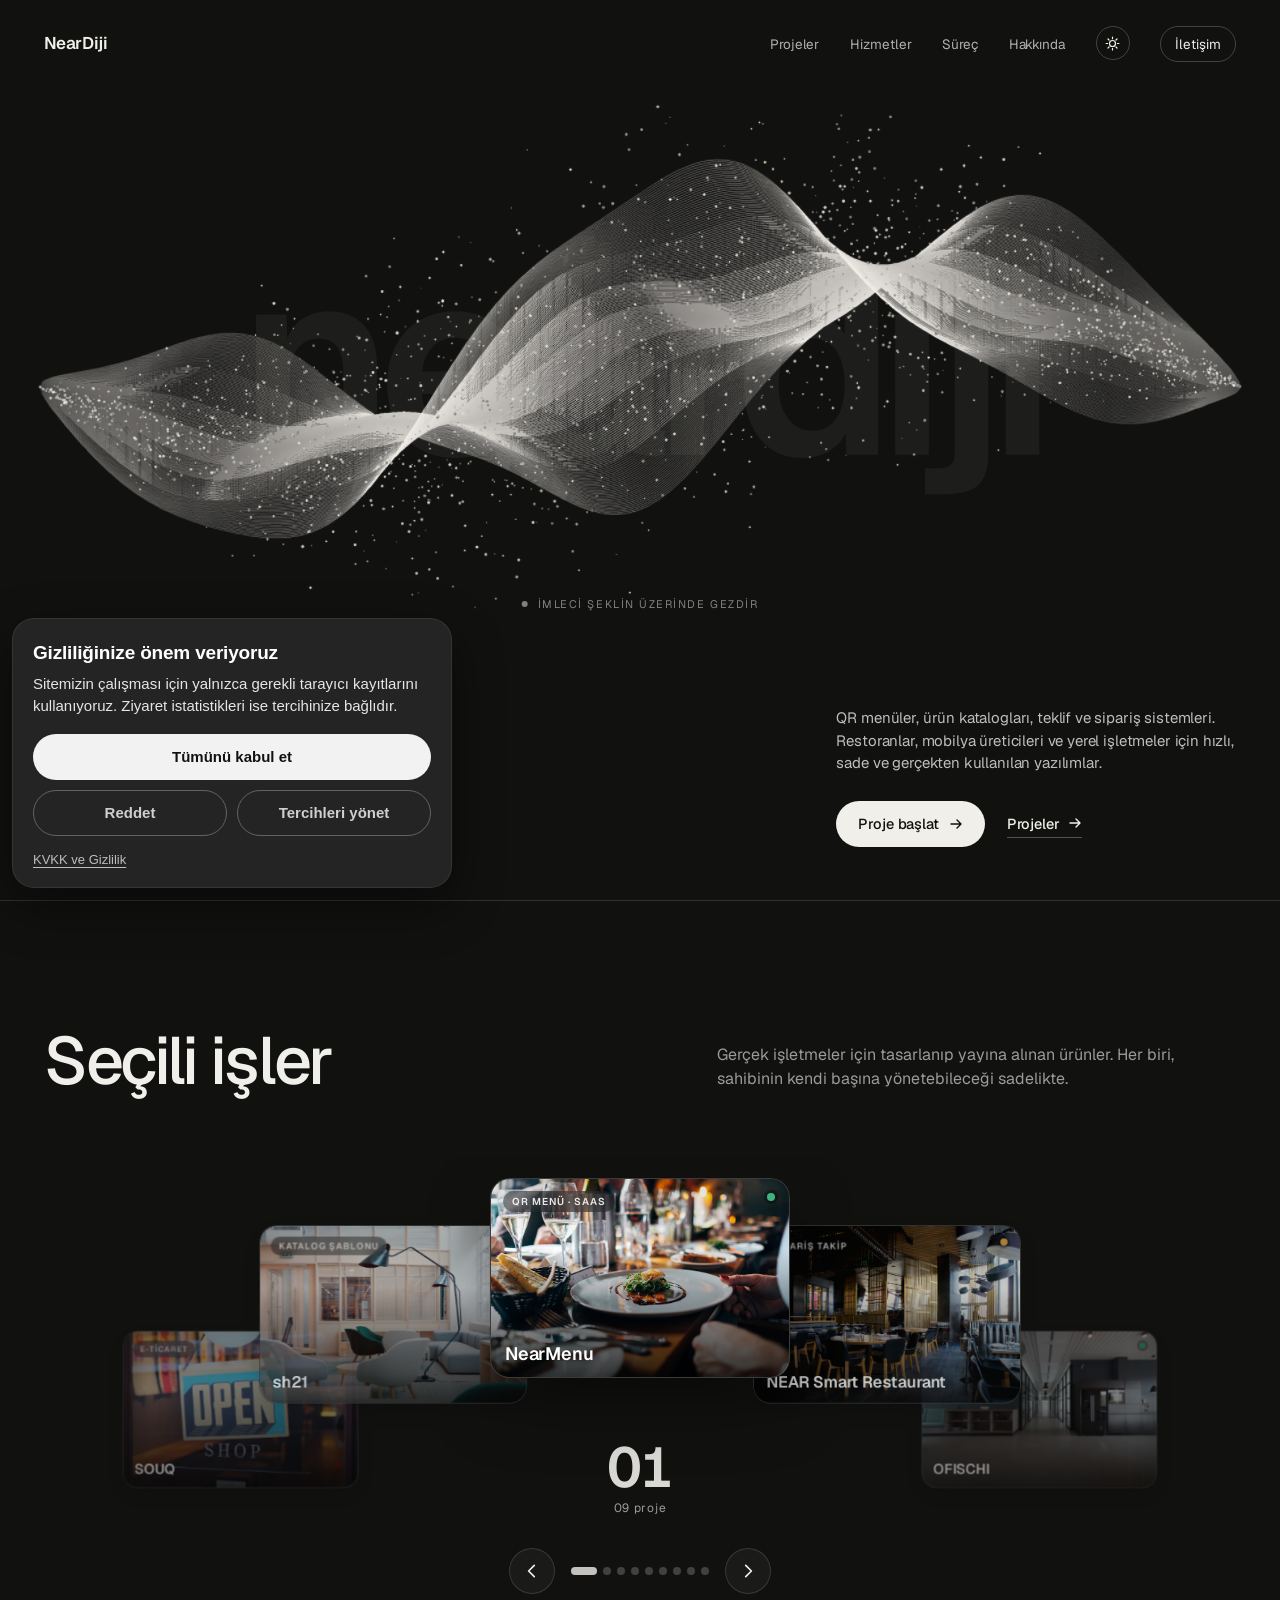
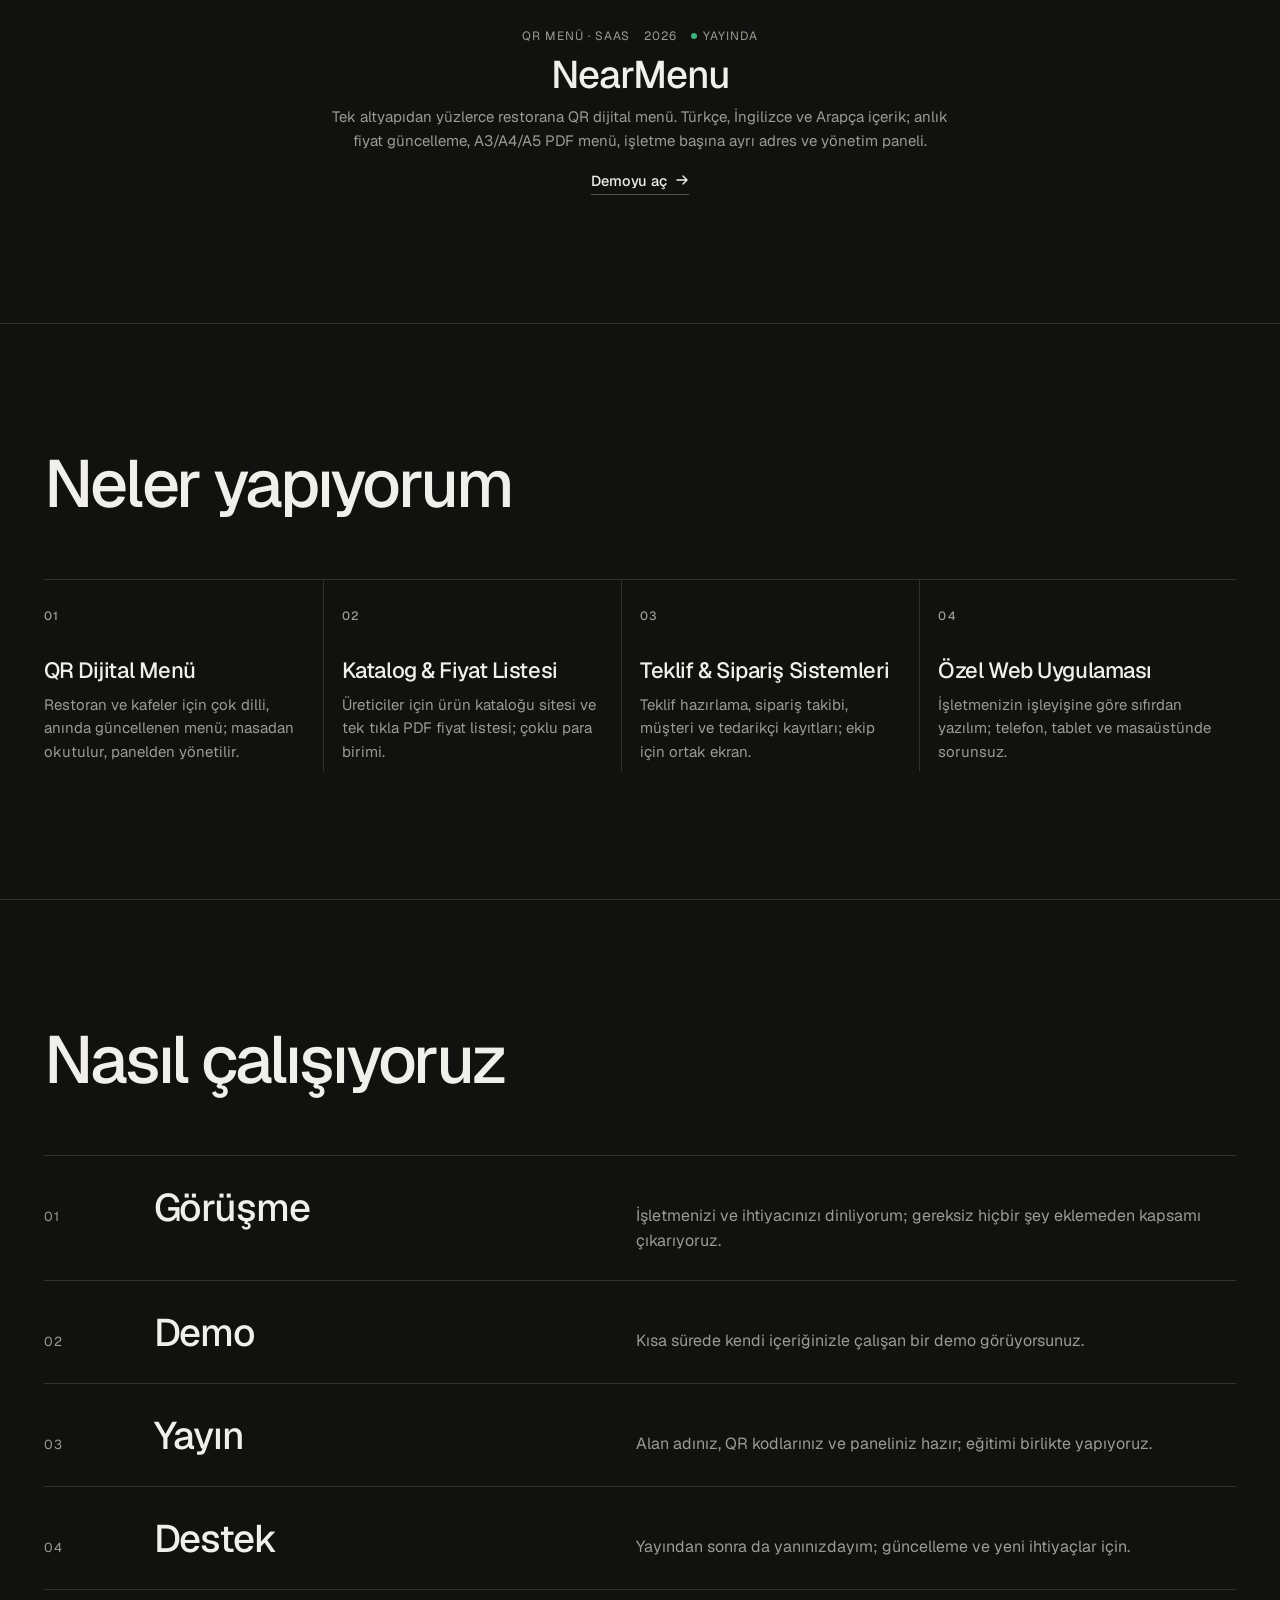
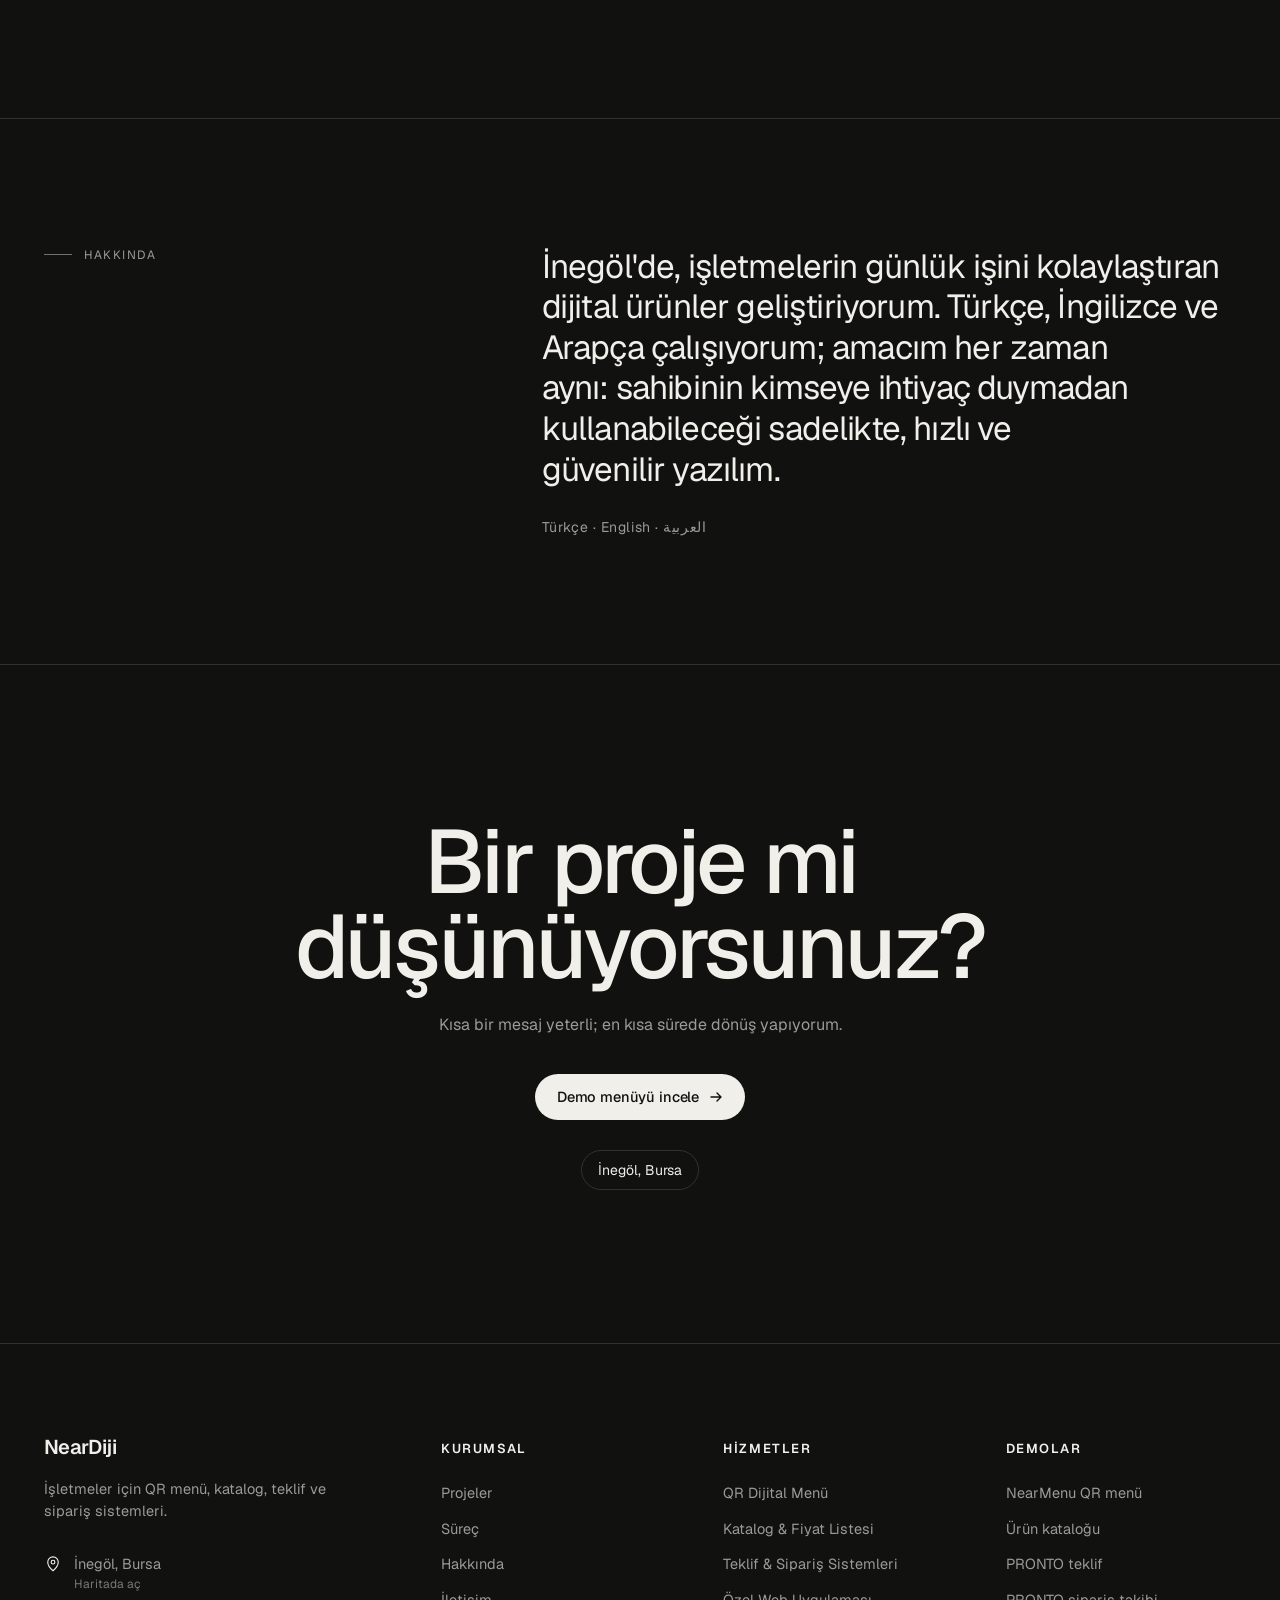
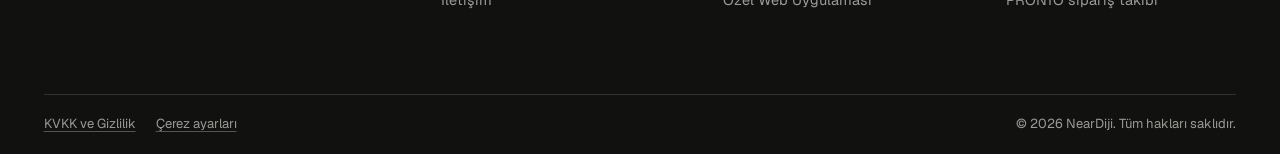
==== commit 8d029e15: "Çerez onay penceresi: ziyaret istatistiği sadece izinle yüklenir - assets/cerez.js: Tümünü kabul et " ====
--- a/index.html
+++ b/index.html
@@ -19,6 +19,7 @@
 <meta property="og:type" content="website">
 <script src="/assets/eski-link.js"></script>
 <link rel="stylesheet" href="/assets/fonts/fonts.css">
+<script src="/assets/cerez.js" defer></script>
 <script src="/assets/site-data.js"></script>
 <script src="/assets/liquid-hero.js"></script>
 <style>
@@ -243,6 +244,7 @@
 .ft-legal{background:none;border:0;padding:10px 0;margin:-10px 0;font:inherit;color:inherit;cursor:pointer;text-decoration:underline;text-underline-offset:3px;
  text-decoration-color:color-mix(in srgb,var(--fg) 30%,transparent)}
 .ft-legal:hover{color:var(--fg)}
+.ft-legals{display:flex;flex-wrap:wrap;gap:8px 20px}
 .ft-legal[hidden]{display:none}
 body.has-wa .ft-bar{padding-right:84px}
 body.has-wa.wa-left .ft-bar{padding-right:0;padding-left:84px}
@@ -367,7 +369,7 @@
   <nav class="ft-col" id="ftDemo" aria-labelledby="ftDemoT"><h2 id="ftDemoT"></h2><ul></ul></nav>
  </div>
  <div class="ft-bar">
-  <button type="button" class="ft-legal" id="ftPrivacy"></button>
+  <span class="ft-legals"><button type="button" class="ft-legal" id="ftPrivacy"></button><button type="button" class="ft-legal" data-cerez-ayar>Çerez ayarları</button></span>
   <span id="ftCopy"></span>
  </div>
 </footer>
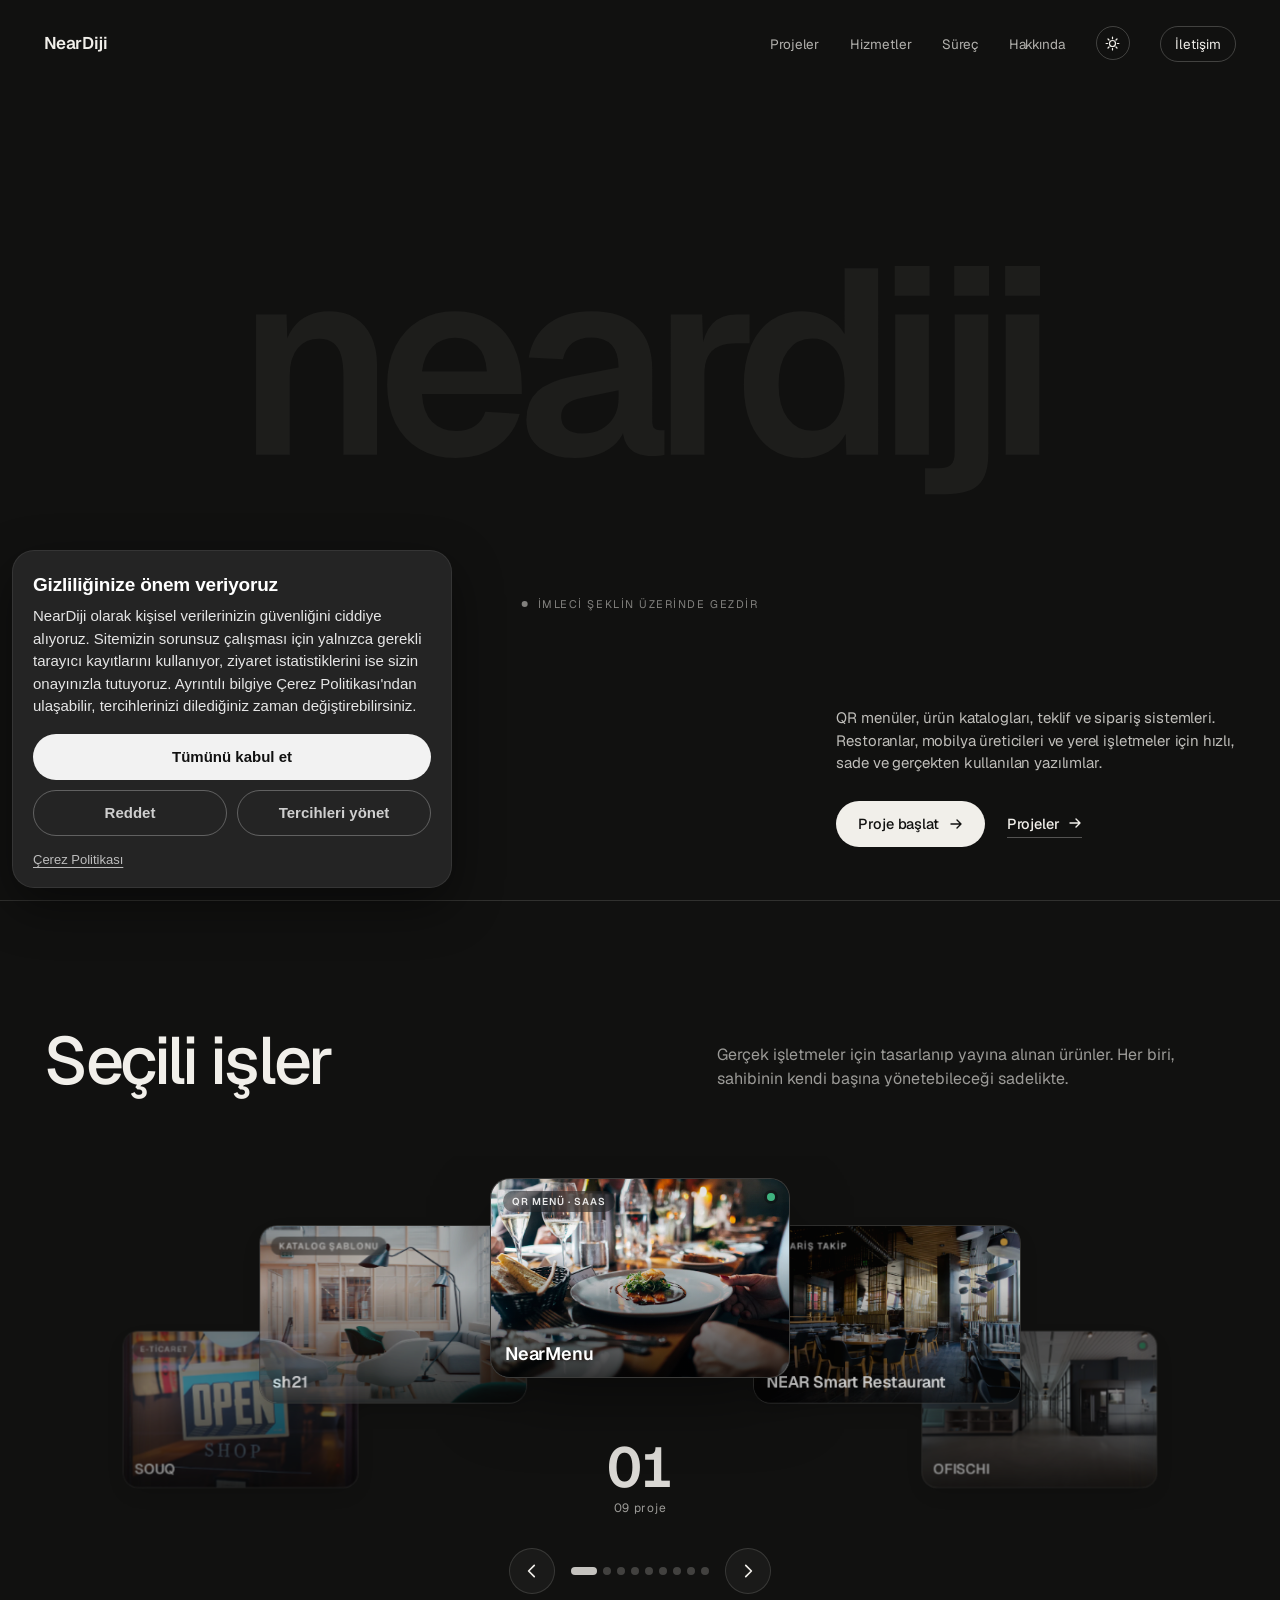
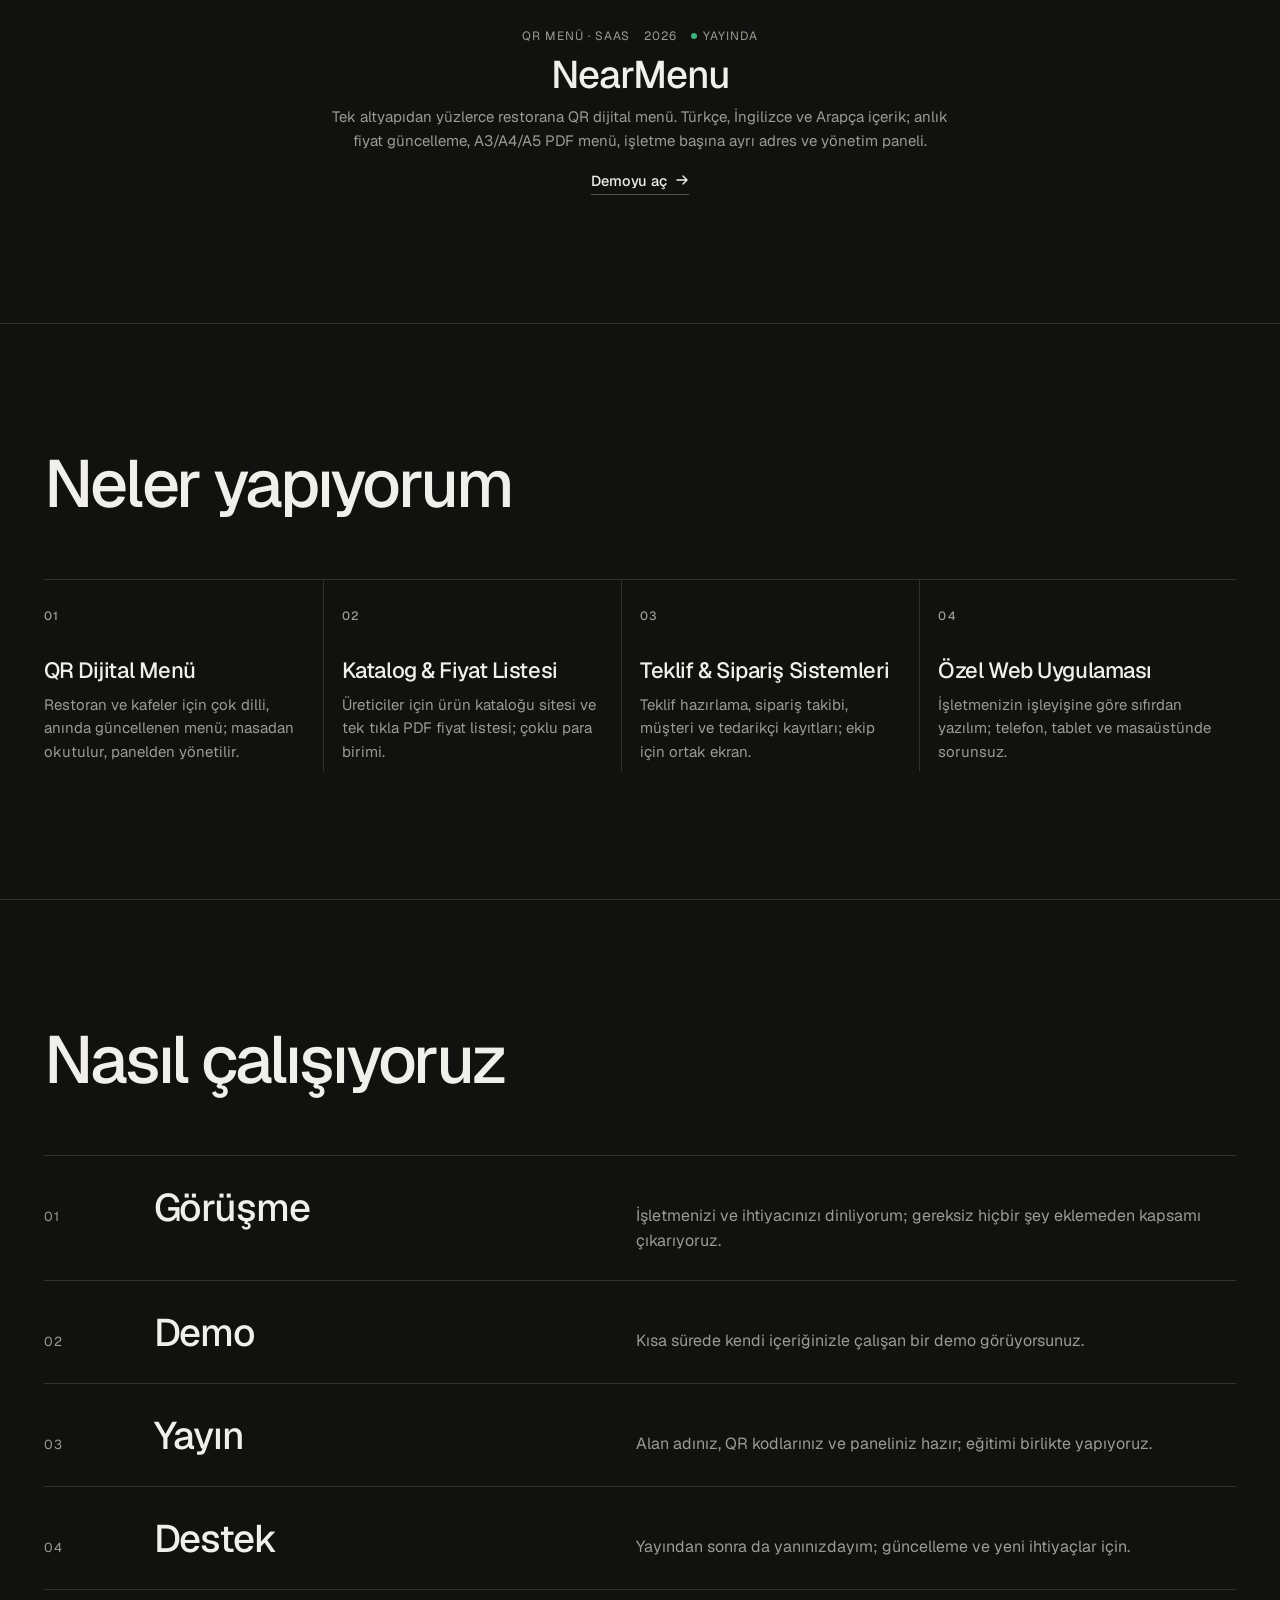
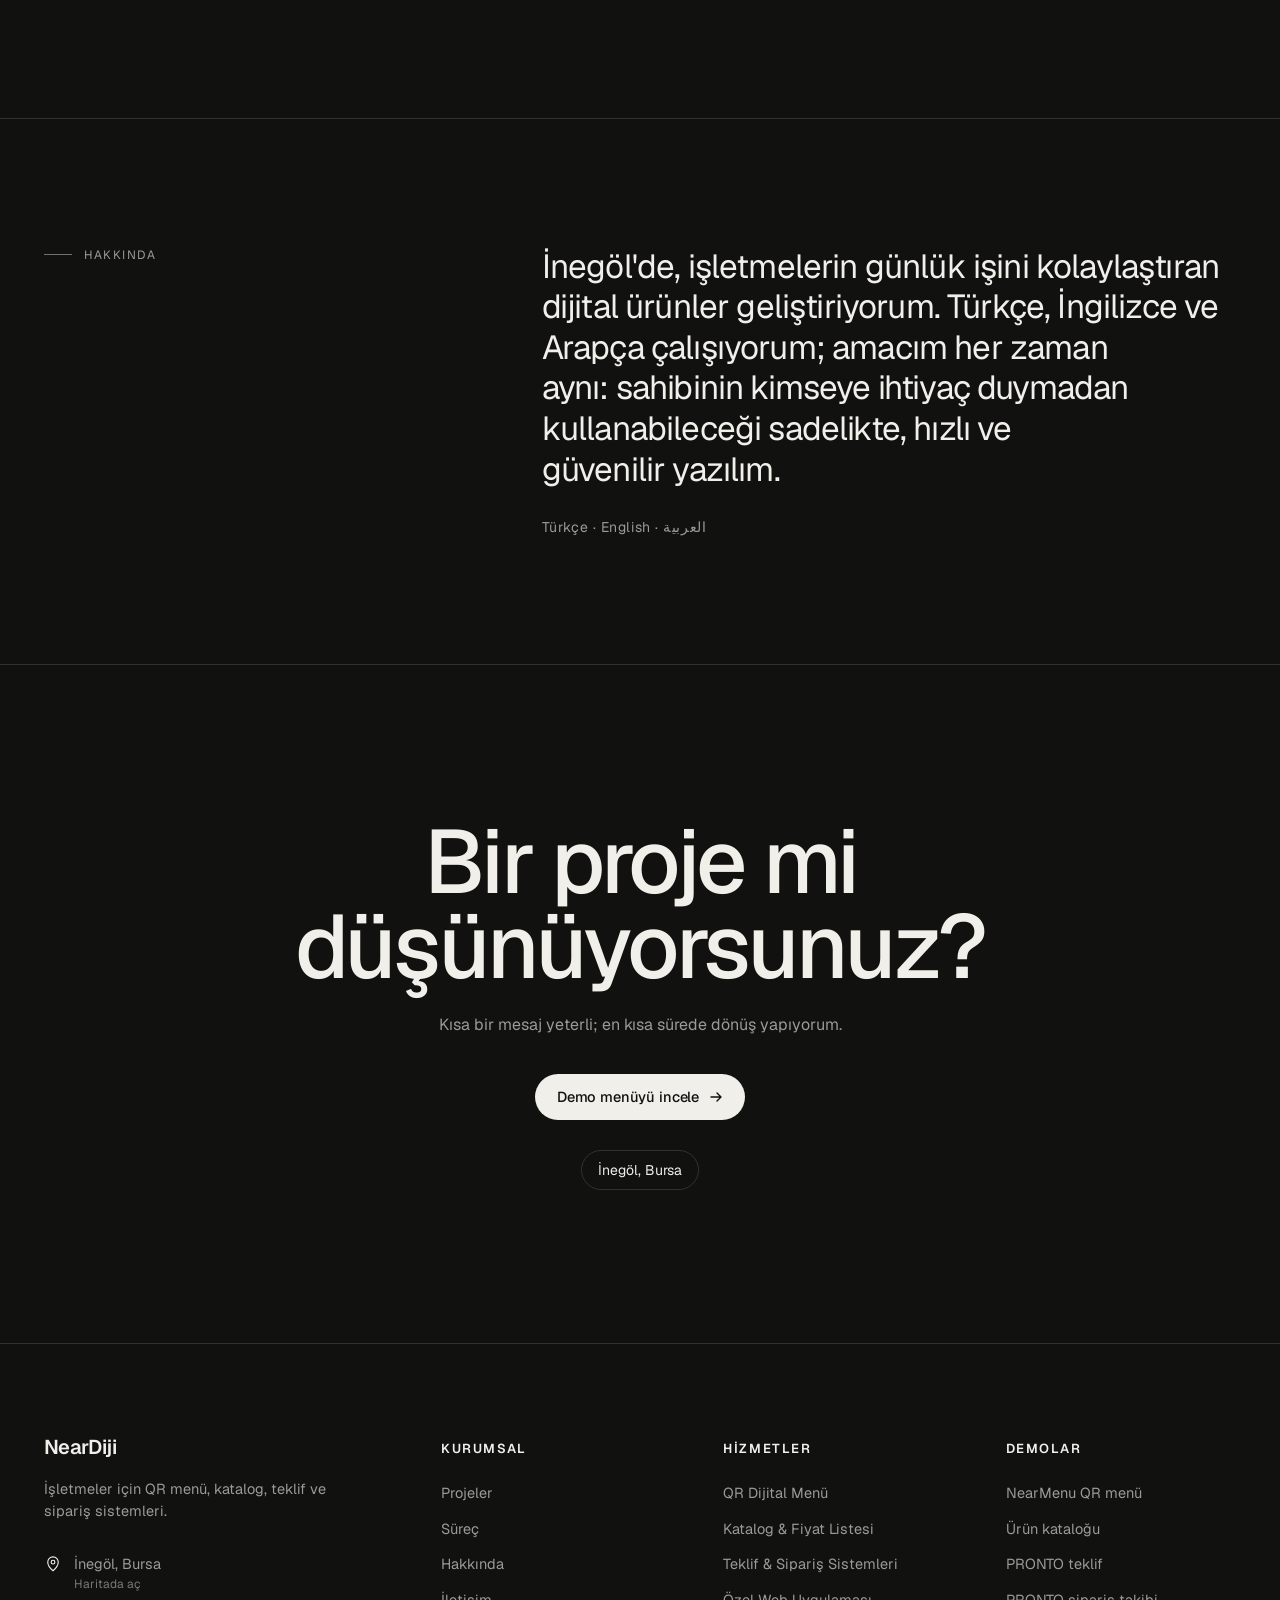
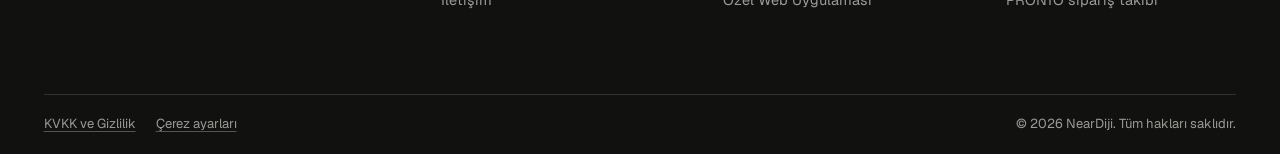
==== commit a3ceb0da: "Çerez penceresi sadece ana sitede; menü ve kataloglar ana sitedeki tercihi kullanır Co-Authored-By: " ====
--- a/index.html
+++ b/index.html
@@ -19,7 +19,7 @@
 <meta property="og:type" content="website">
 <script src="/assets/eski-link.js"></script>
 <link rel="stylesheet" href="/assets/fonts/fonts.css">
-<script src="/assets/cerez.js" defer></script>
+<script src="/assets/cerez.js" data-pencere defer></script>
 <script src="/assets/site-data.js"></script>
 <script src="/assets/liquid-hero.js"></script>
 <style>
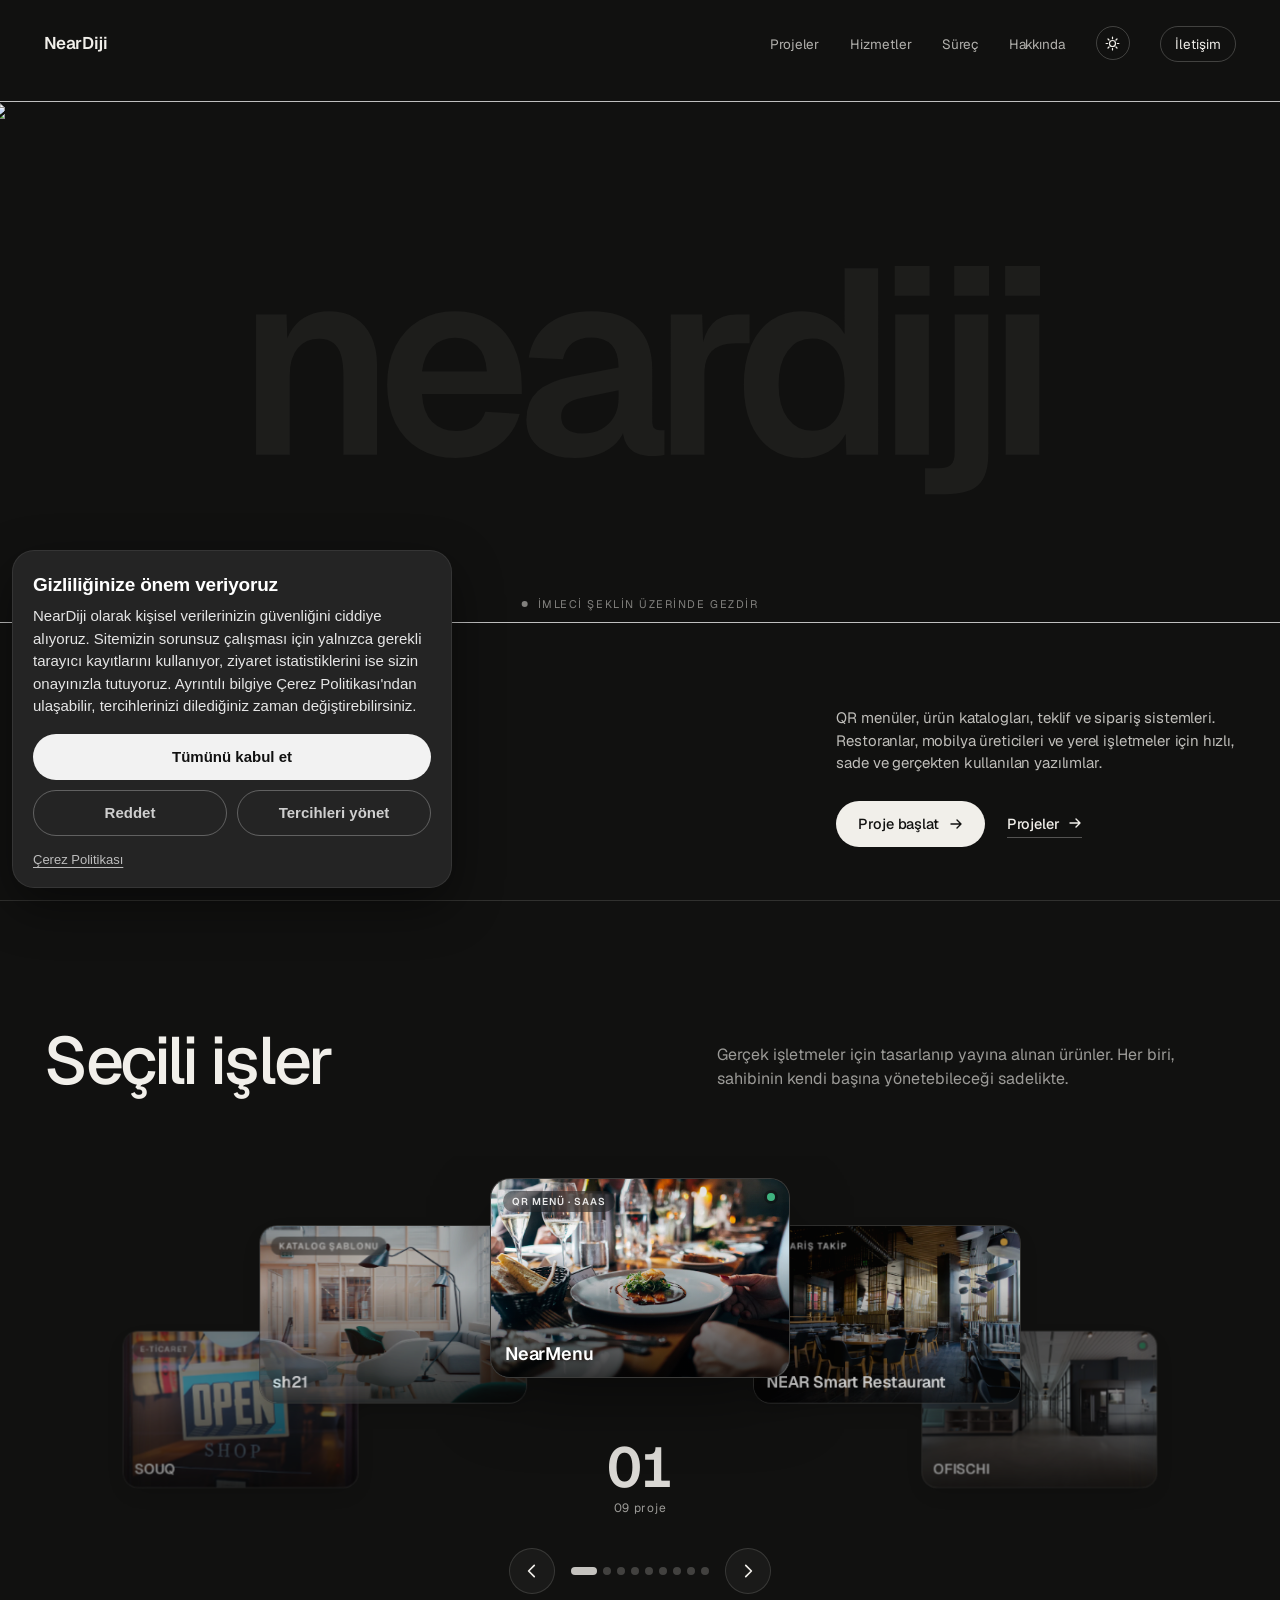
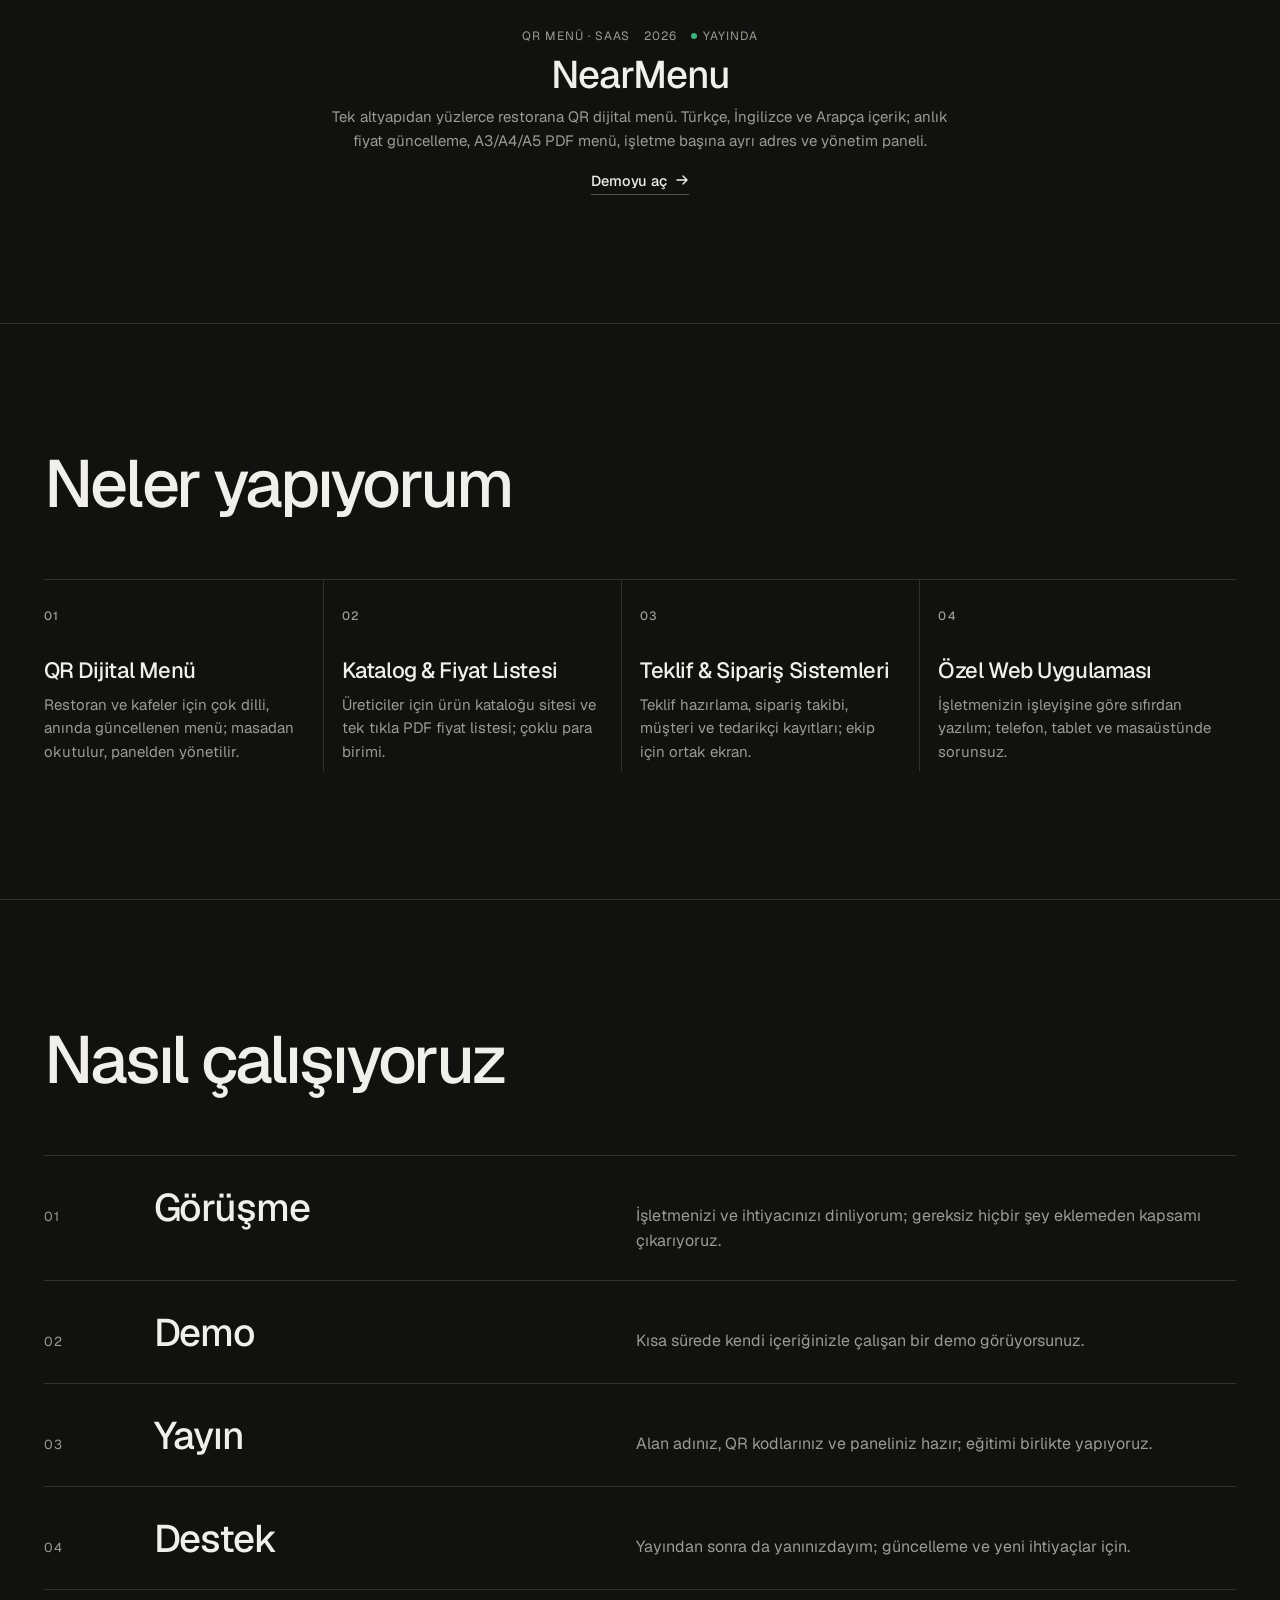
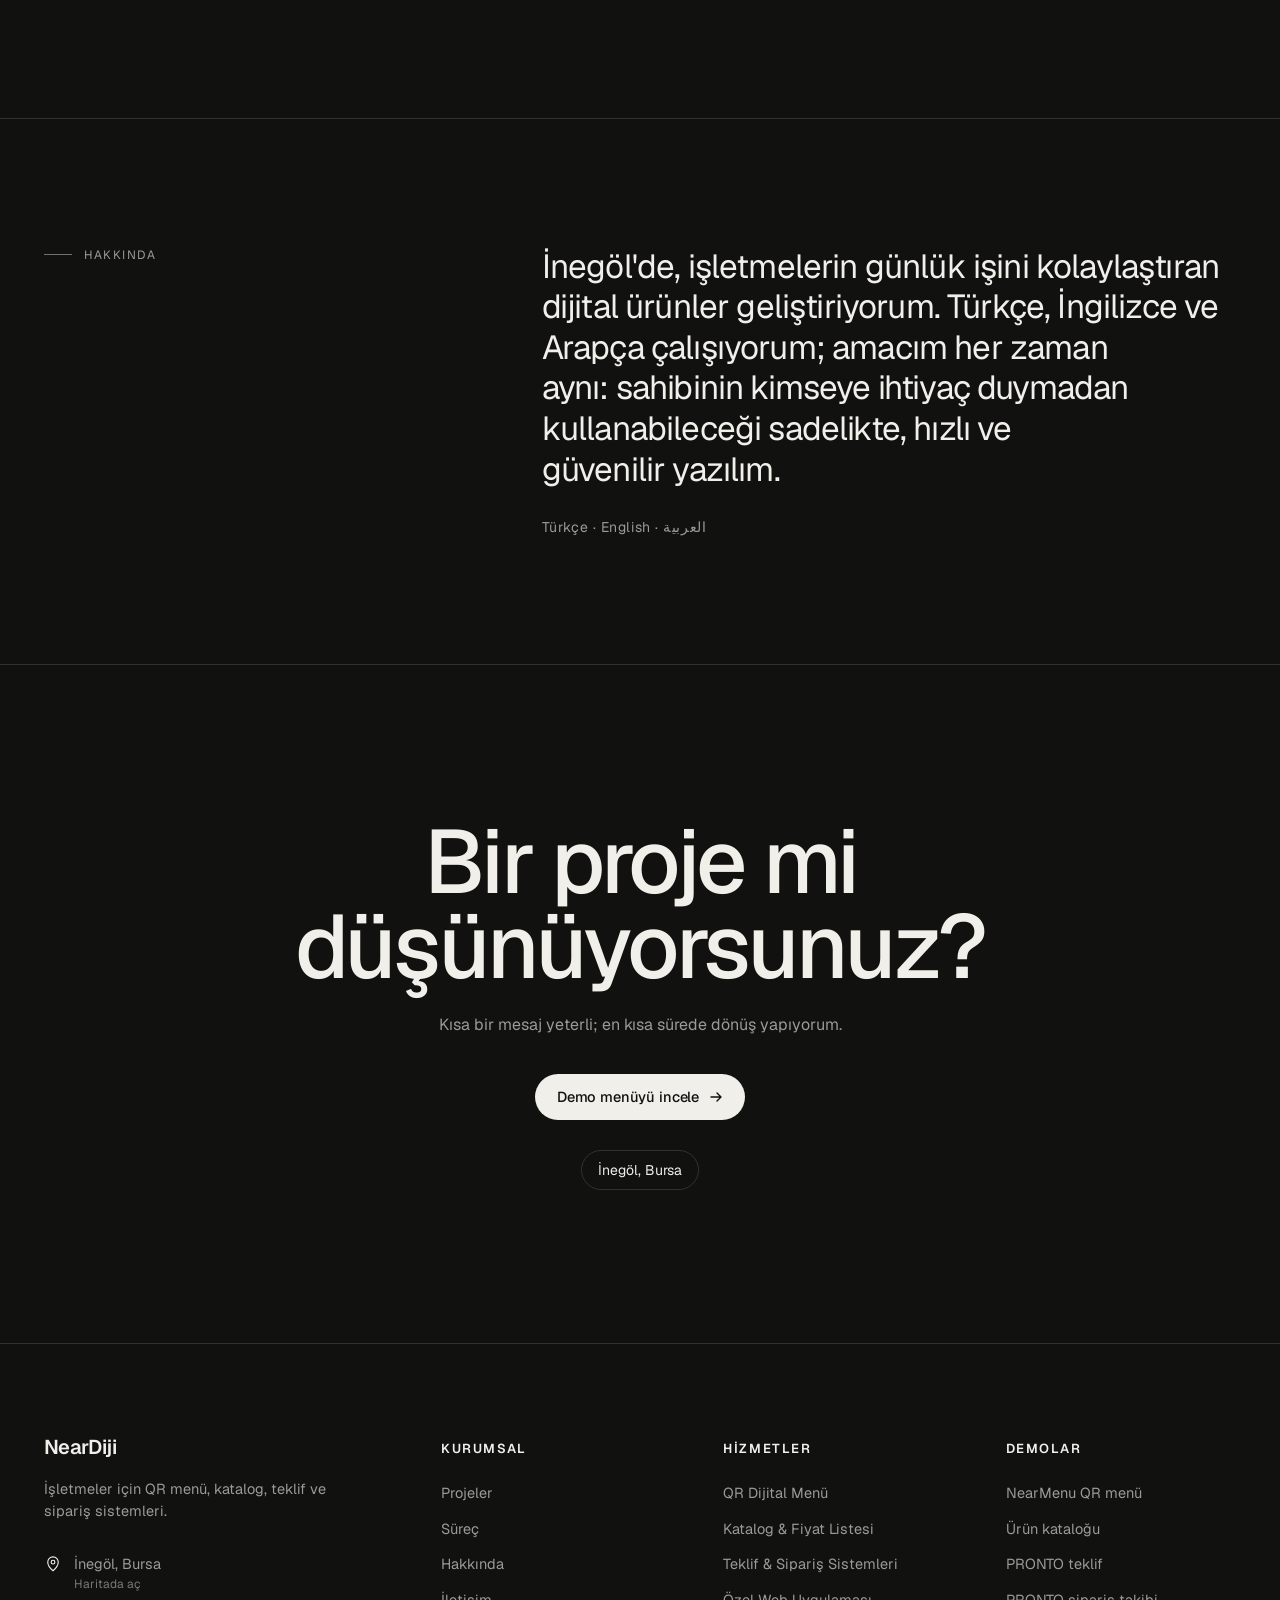
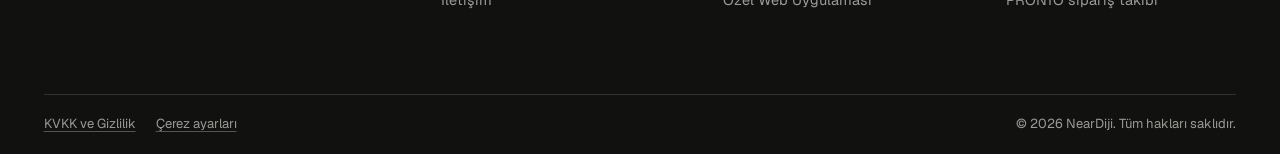
==== commit 30afcaa7: "Güvenlik temizliği: tarayıcıda API anahtarı yok, Supabase ayarı tek dosyada, gereksiz dosya ve CSP a" ====
--- a/index.html
+++ b/index.html
@@ -2,7 +2,7 @@
 <html lang="tr" data-theme="dark">
 <head>
 <meta charset="UTF-8">
-<meta http-equiv="Content-Security-Policy" content="default-src 'self'; script-src 'self' https://static.cloudflareinsights.com; style-src 'self' 'unsafe-inline'; font-src 'self' data:; img-src 'self' https: data: blob:; media-src 'self' https: data: blob:; connect-src 'self' https://rfwgjzkewtjpdcvrhepg.supabase.co https://cloudflareinsights.com https://media.neardiji.com https://api.mymemory.translated.net https://open.er-api.com https://api.frankfurter.app https://api.frankfurter.dev; worker-src 'self' blob:; object-src 'none'; base-uri 'self'; form-action 'self'; frame-src 'none'; upgrade-insecure-requests">
+<meta http-equiv="Content-Security-Policy" content="default-src 'self'; script-src 'self' https://static.cloudflareinsights.com; style-src 'self' 'unsafe-inline'; font-src 'self' data:; img-src 'self' https: data: blob:; media-src 'self' https: data: blob:; connect-src 'self' https://rfwgjzkewtjpdcvrhepg.supabase.co https://cloudflareinsights.com https://media.neardiji.com; worker-src 'self' blob:; object-src 'none'; base-uri 'self'; form-action 'self'; frame-src 'none'; upgrade-insecure-requests">
 <meta name="referrer" content="strict-origin-when-cross-origin">
 <link rel="icon" href="/favicon.ico" sizes="any">
 <link rel="icon" type="image/png" sizes="32x32" href="/assets/icons/favicon-32.png">
@@ -20,6 +20,7 @@
 <script src="/assets/eski-link.js"></script>
 <link rel="stylesheet" href="/assets/fonts/fonts.css">
 <script src="/assets/cerez.js" data-pencere defer></script>
+<script src="/assets/sb-config.js"></script>
 <script src="/assets/site-data.js"></script>
 <script src="/assets/liquid-hero.js"></script>
 <style>
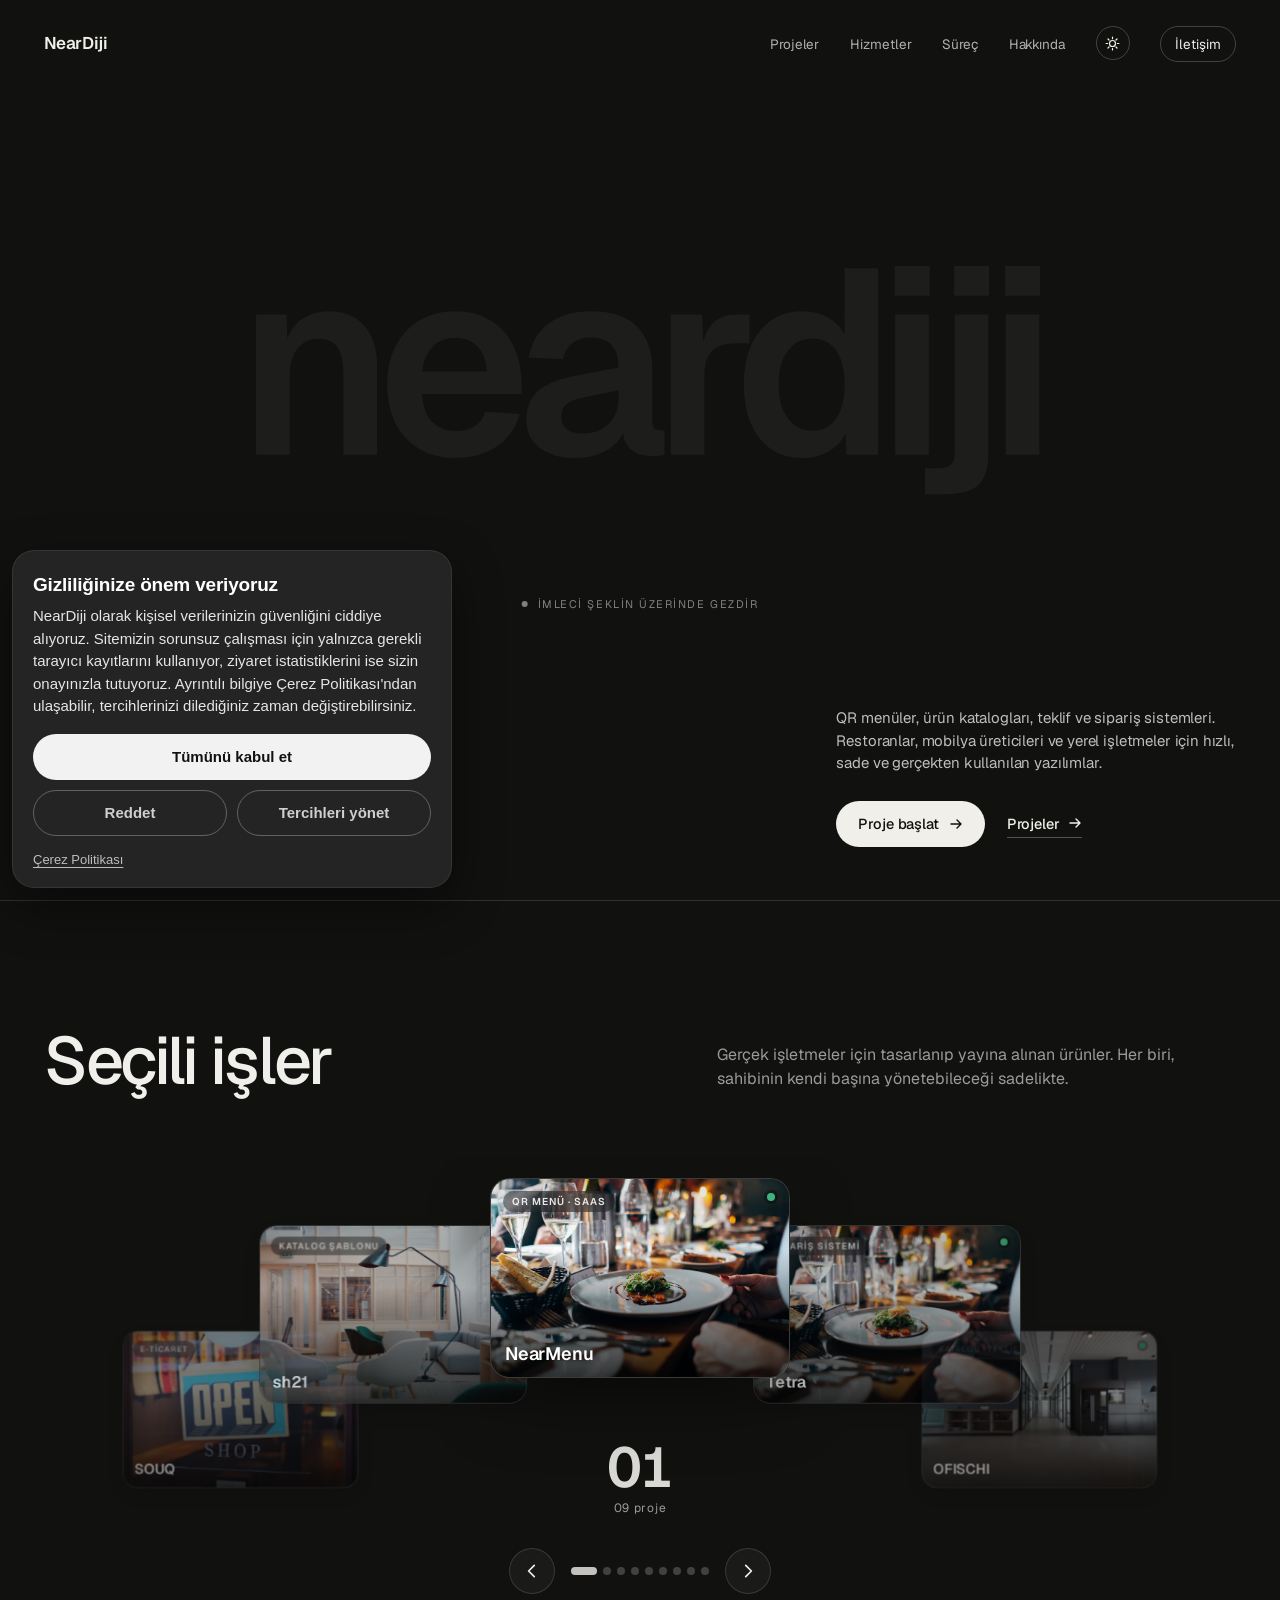
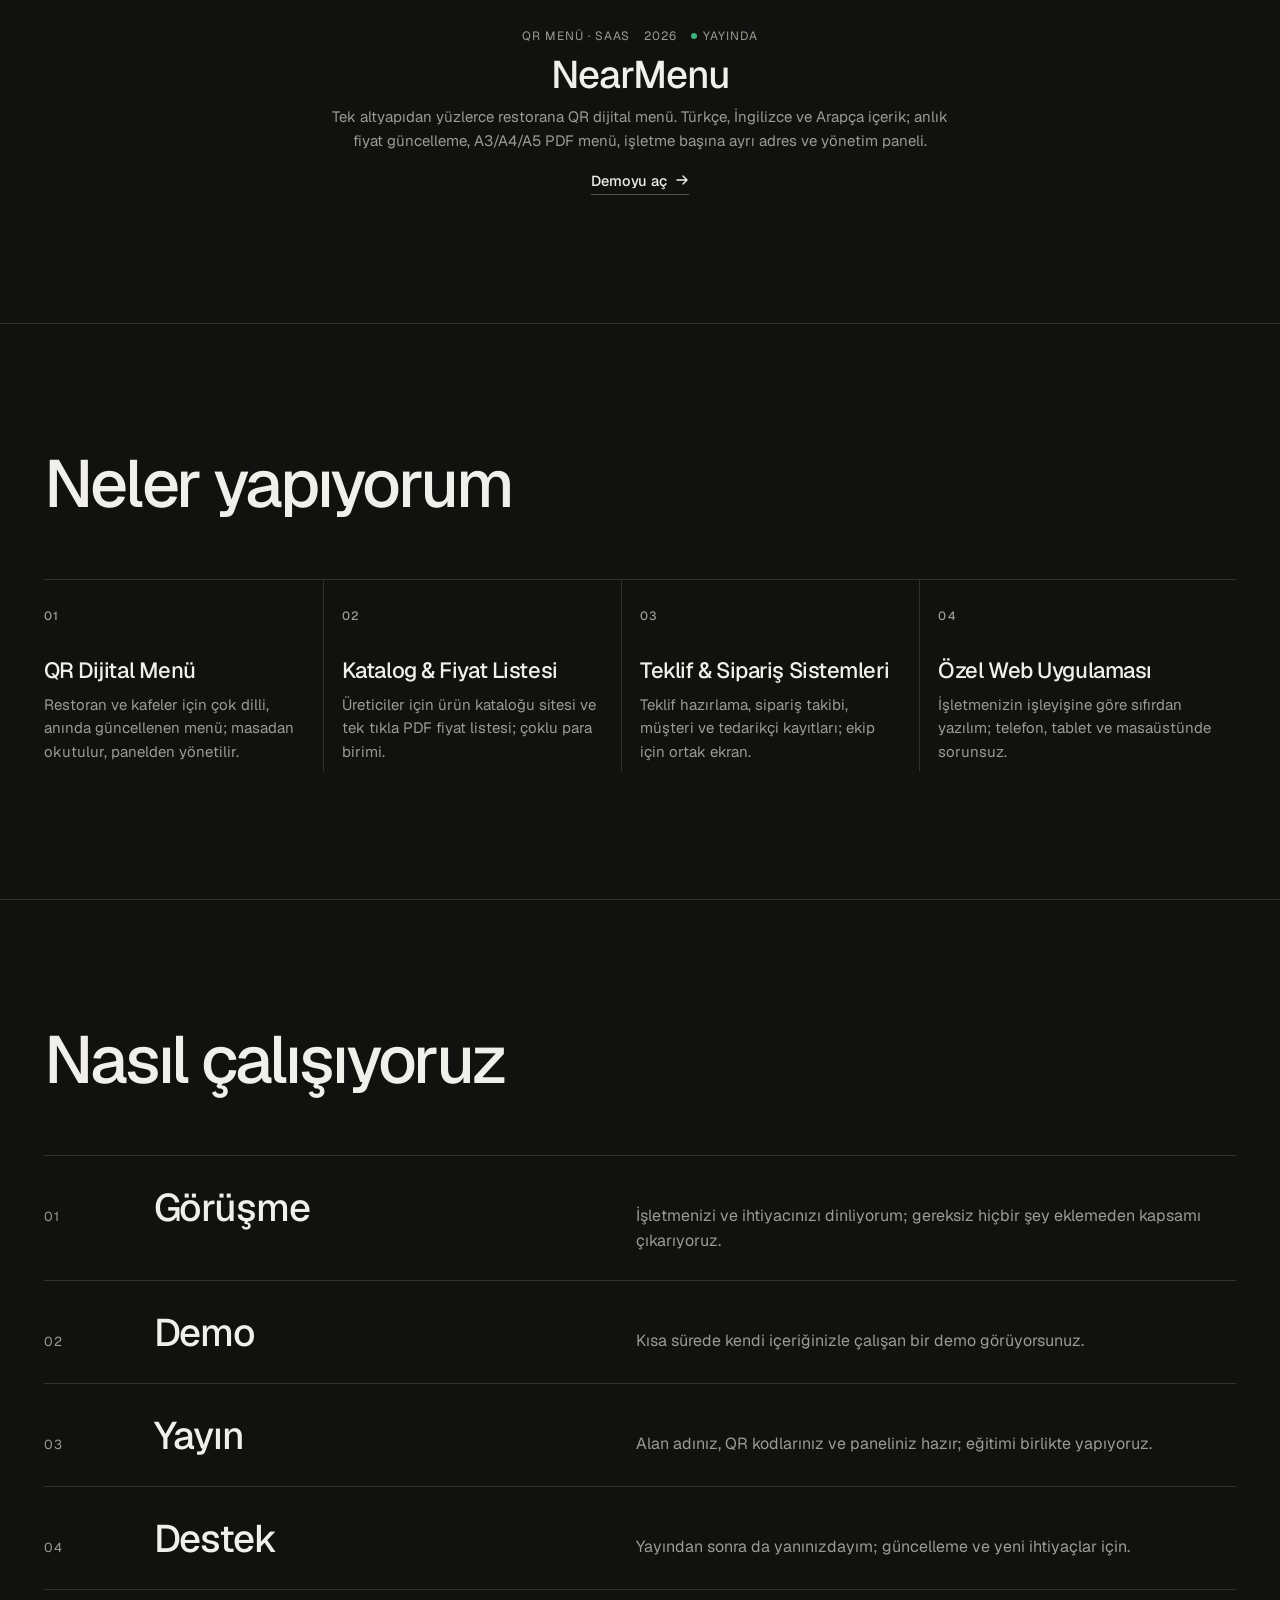
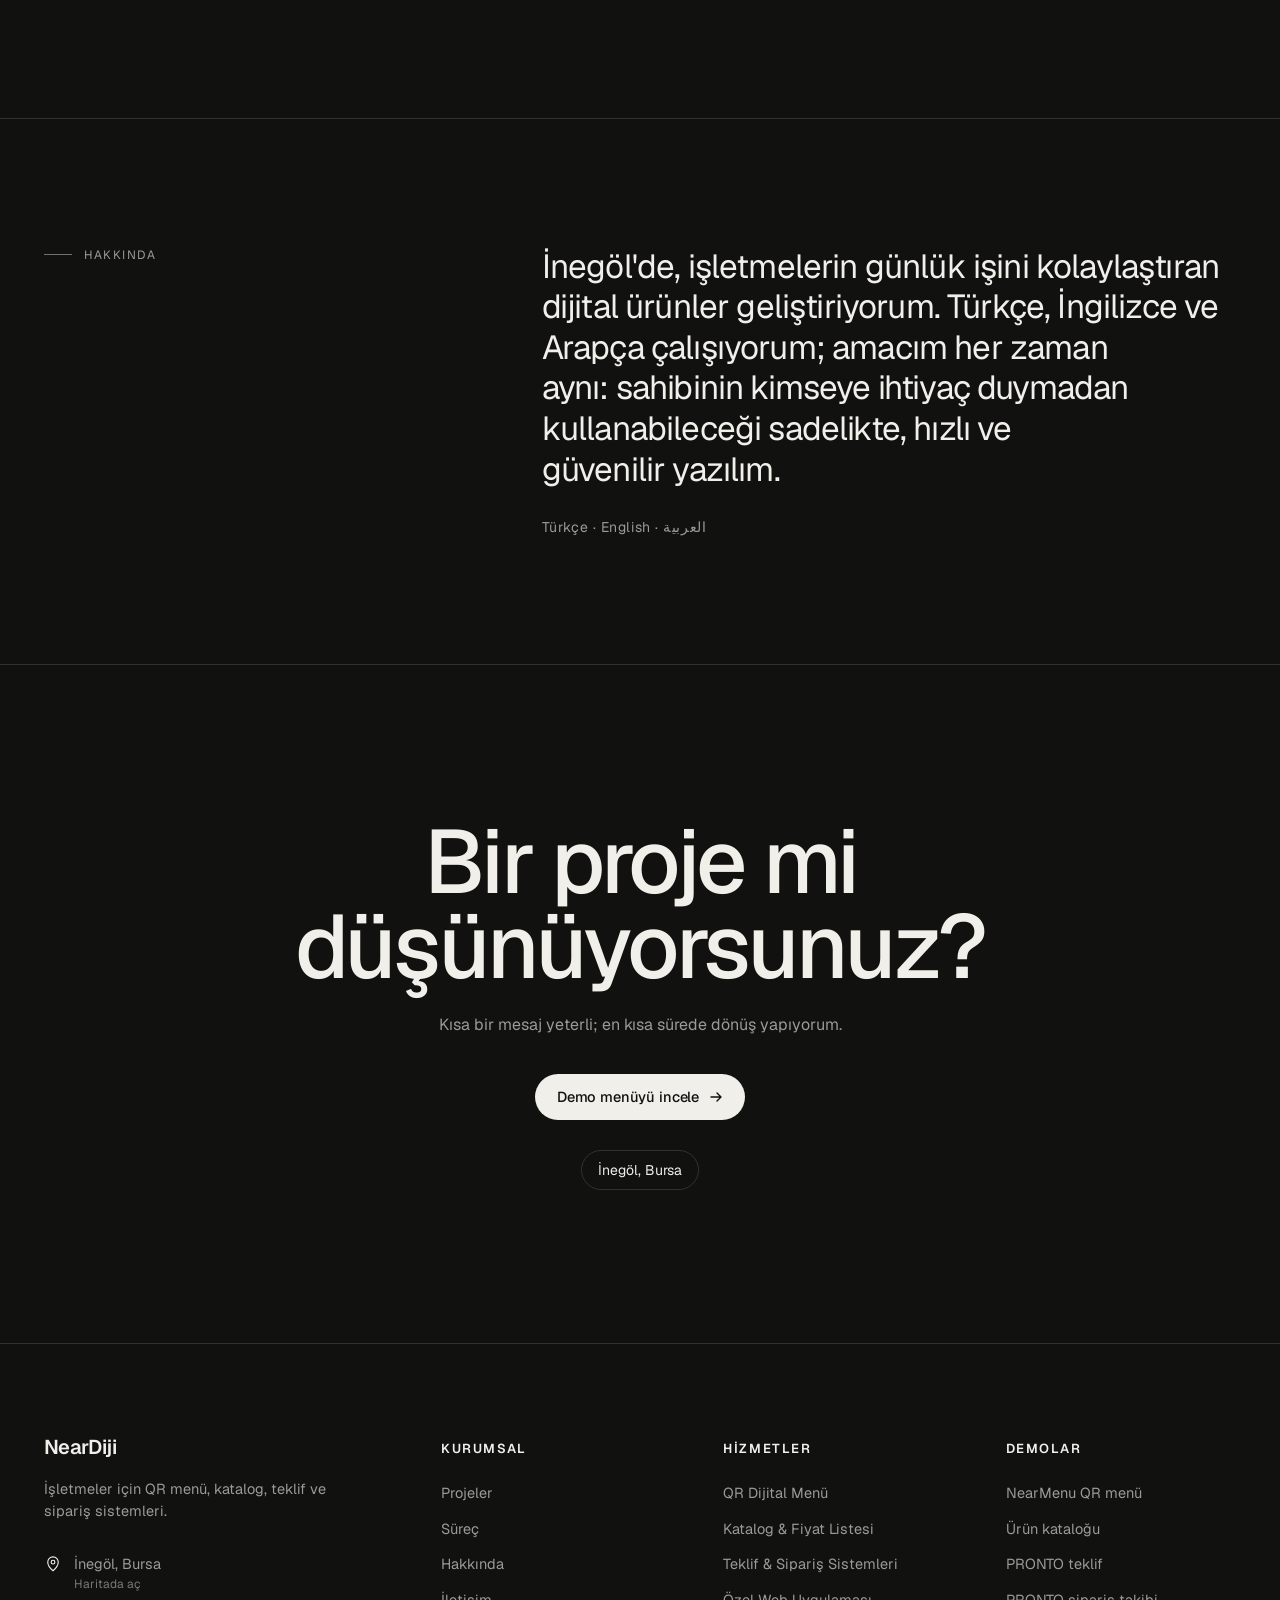
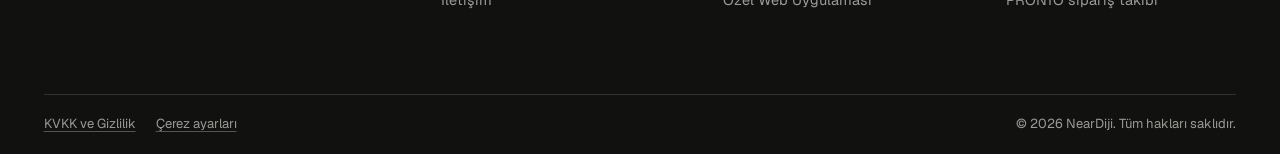
==== commit 029a9e10: "Uygulama olarak yükleme: her sayfa kendi adıyla Müşteri menüsü ve katalog, işletmenin adıyla ana ekr" ====
--- a/index.html
+++ b/index.html
@@ -8,6 +8,7 @@
 <link rel="icon" type="image/png" sizes="32x32" href="/assets/icons/favicon-32.png">
 <link rel="apple-touch-icon" href="/assets/icons/apple-touch-icon.png">
 <link rel="manifest" href="/site.webmanifest">
+<meta name="apple-mobile-web-app-title" content="NearDiji">
 <meta name="apple-mobile-web-app-capable" content="yes">
 <meta name="mobile-web-app-capable" content="yes">
 <meta name="viewport" content="width=device-width,initial-scale=1,viewport-fit=cover">
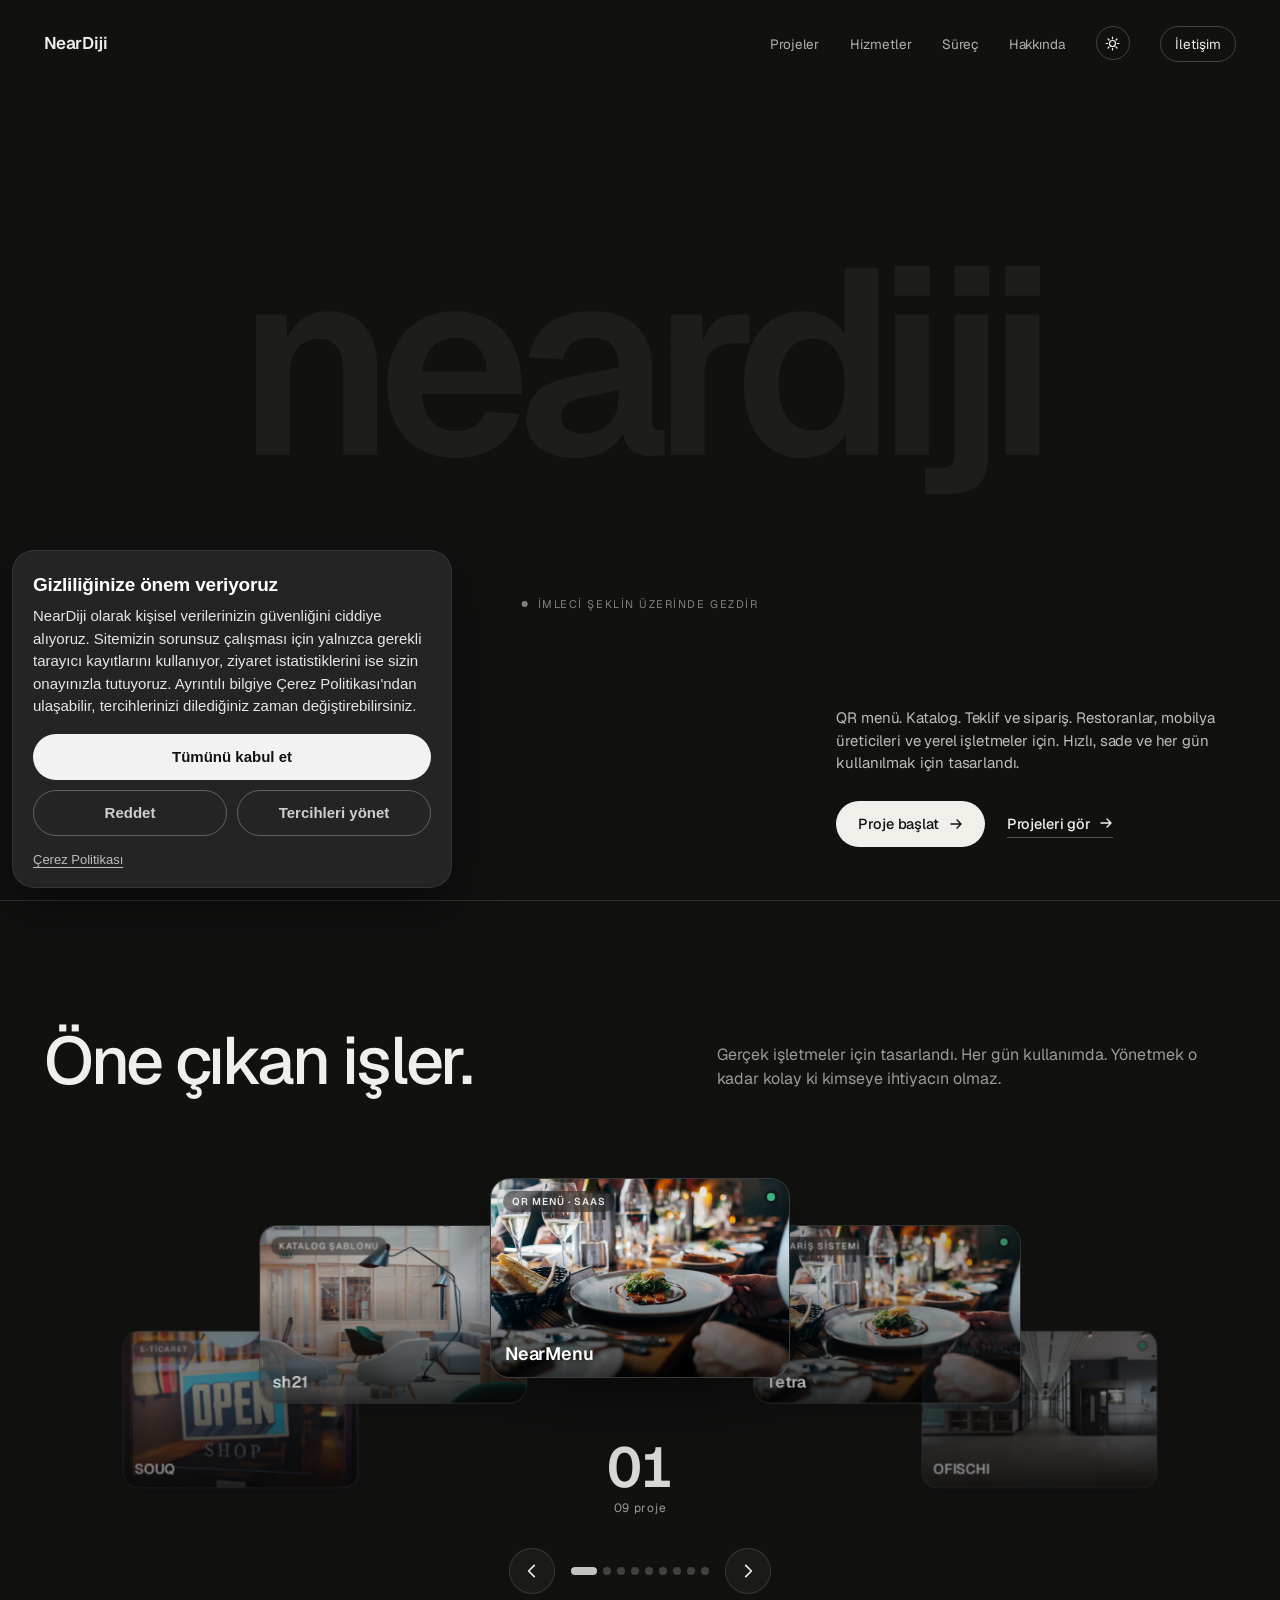
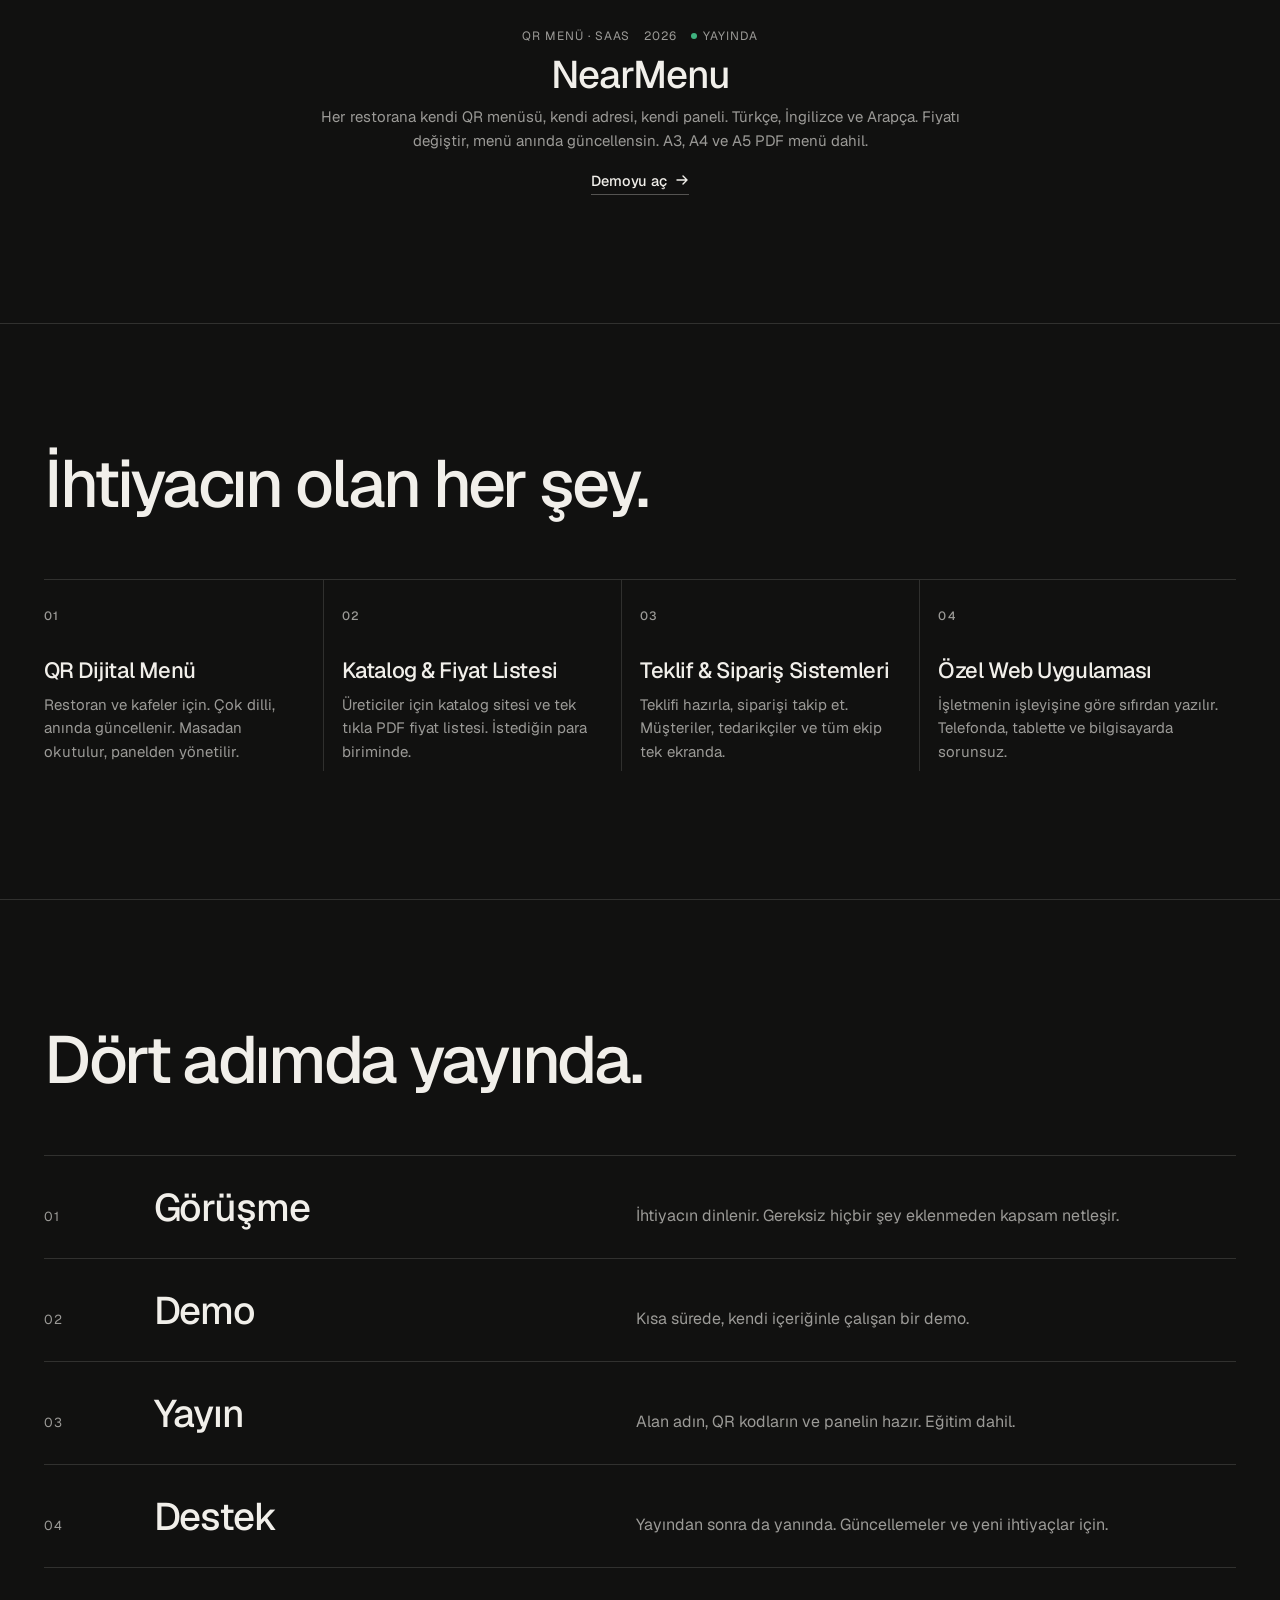
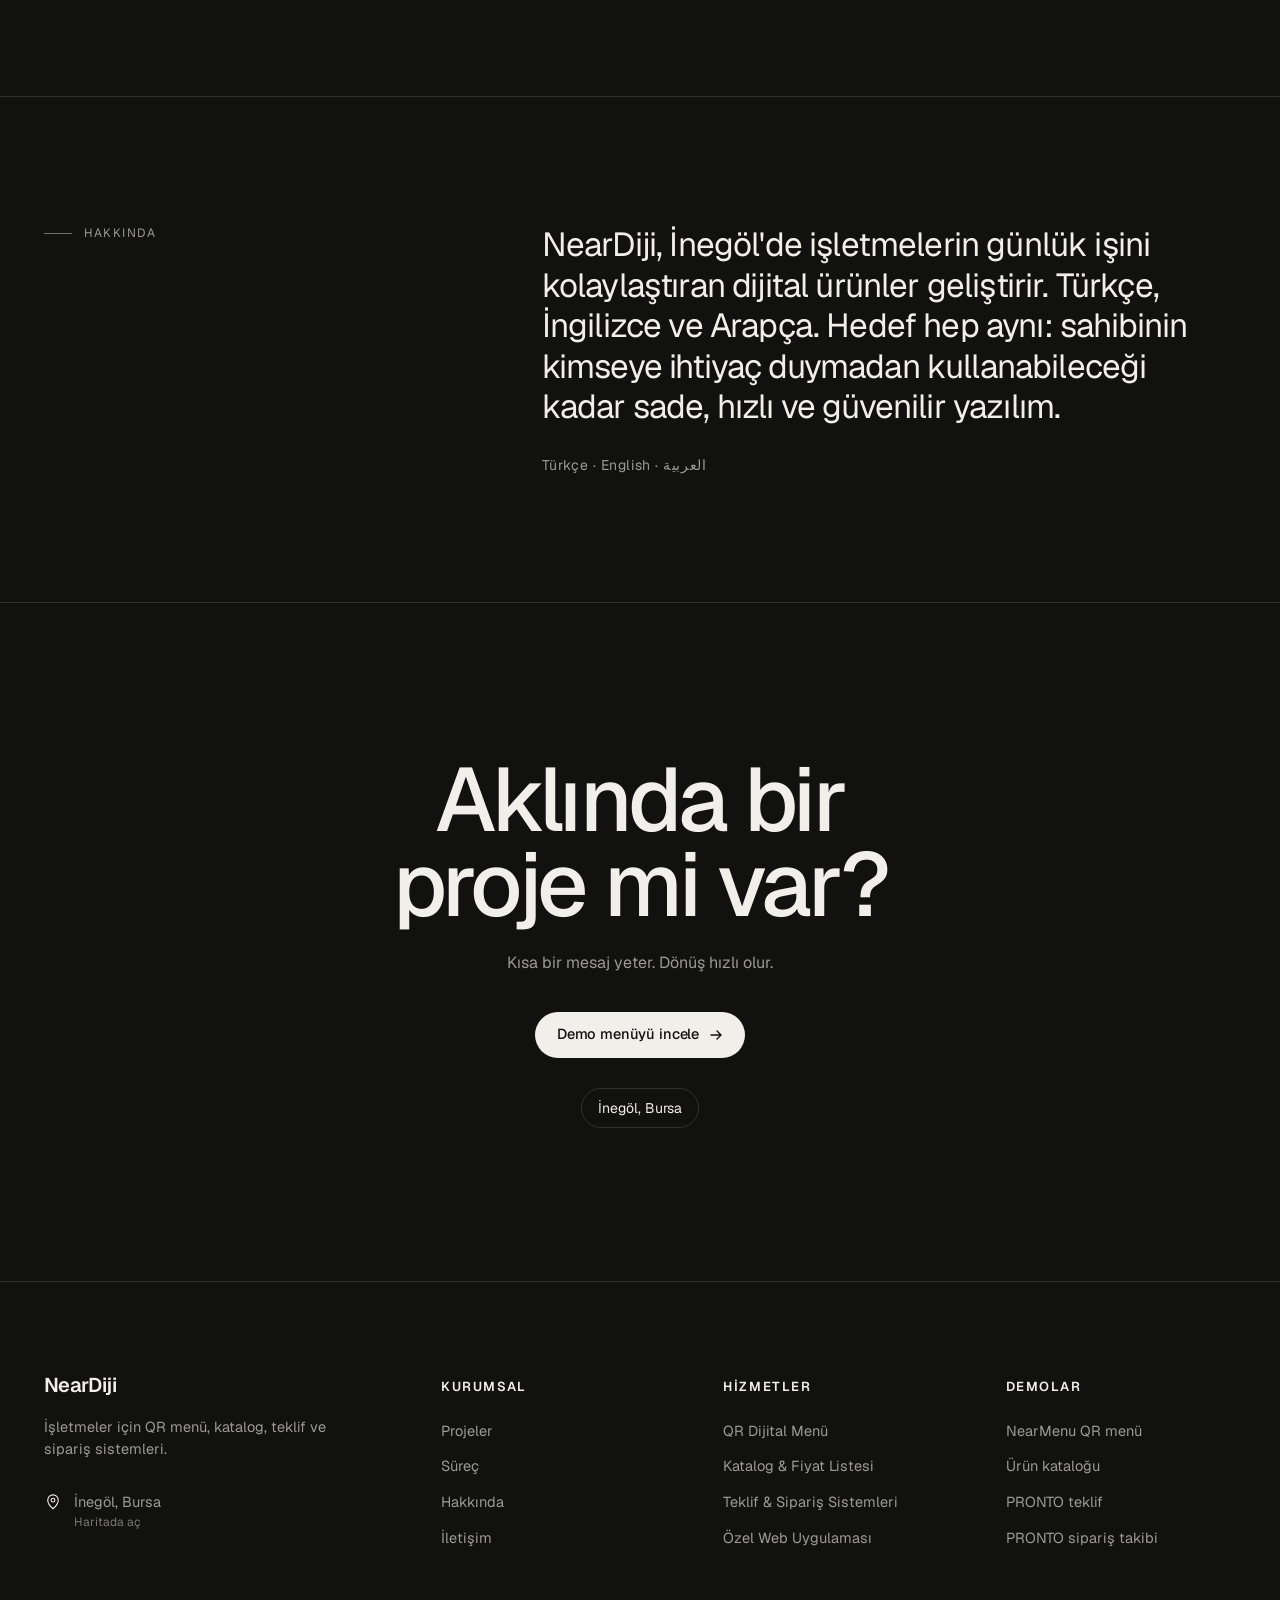
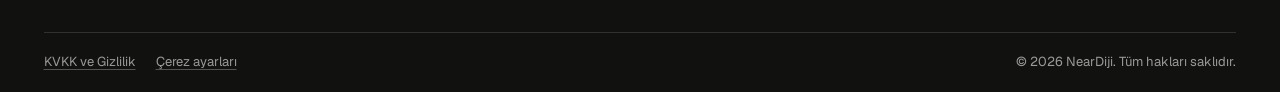
==== commit 1c5f1655: "Ana site metinleri: Apple tarzı kısa dil, sen hitabı, ben/biz yok; boş Hakkında menü bağlantısı gizl" ====
--- a/index.html
+++ b/index.html
@@ -301,7 +301,7 @@
    <li id="navRef" hidden><a class="sh-link" href="#referanslar">Referanslar</a></li>
    <li><a class="sh-link" href="#hizmetler">Hizmetler</a></li>
    <li><a class="sh-link" href="#surec">Süreç</a></li>
-   <li><a class="sh-link" href="#hakkinda">Hakkında</a></li>
+   <li id="navAbout"><a class="sh-link" href="#hakkinda">Hakkında</a></li>
    <li class="keep"><button type="button" class="sh-theme" id="themeBtn" aria-label="Temayı değiştir"></button></li>
    <li class="keep"><a class="sh-navcta" href="#iletisim">İletişim</a></li>
   </ul>
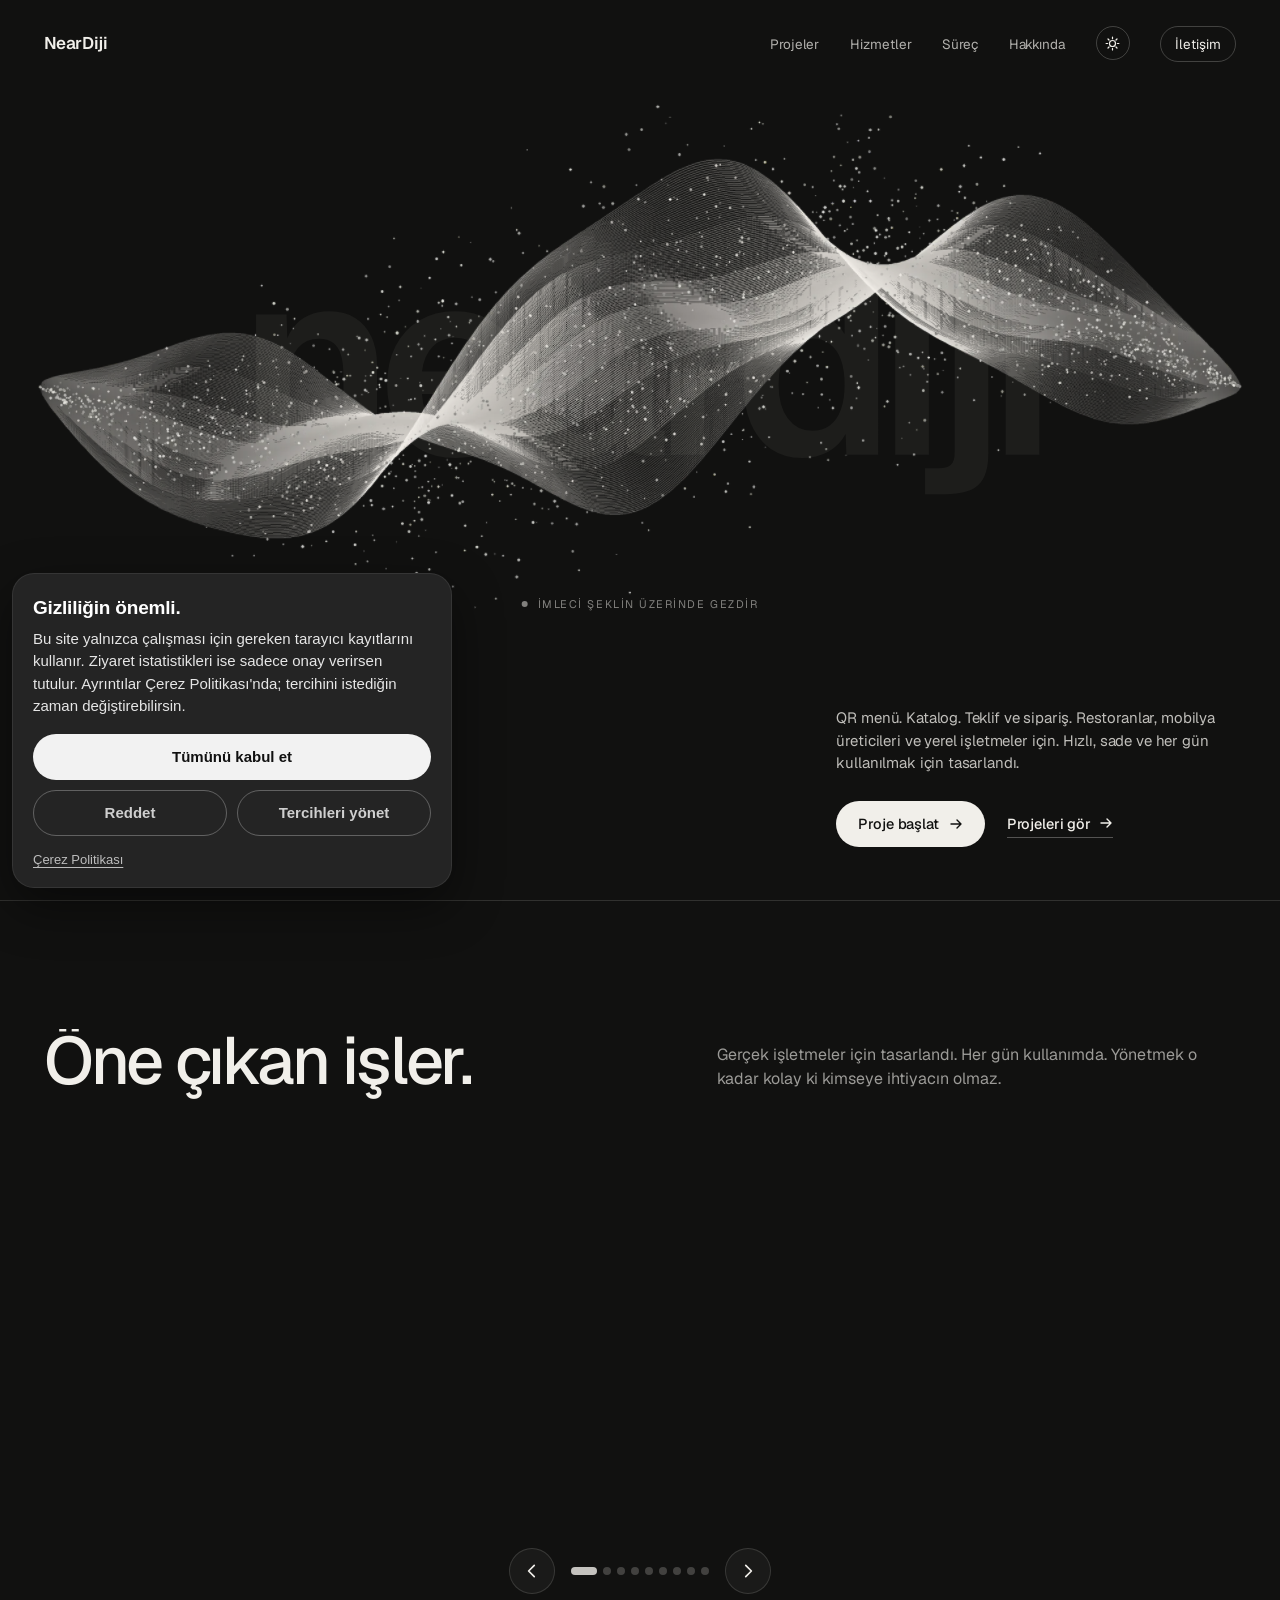
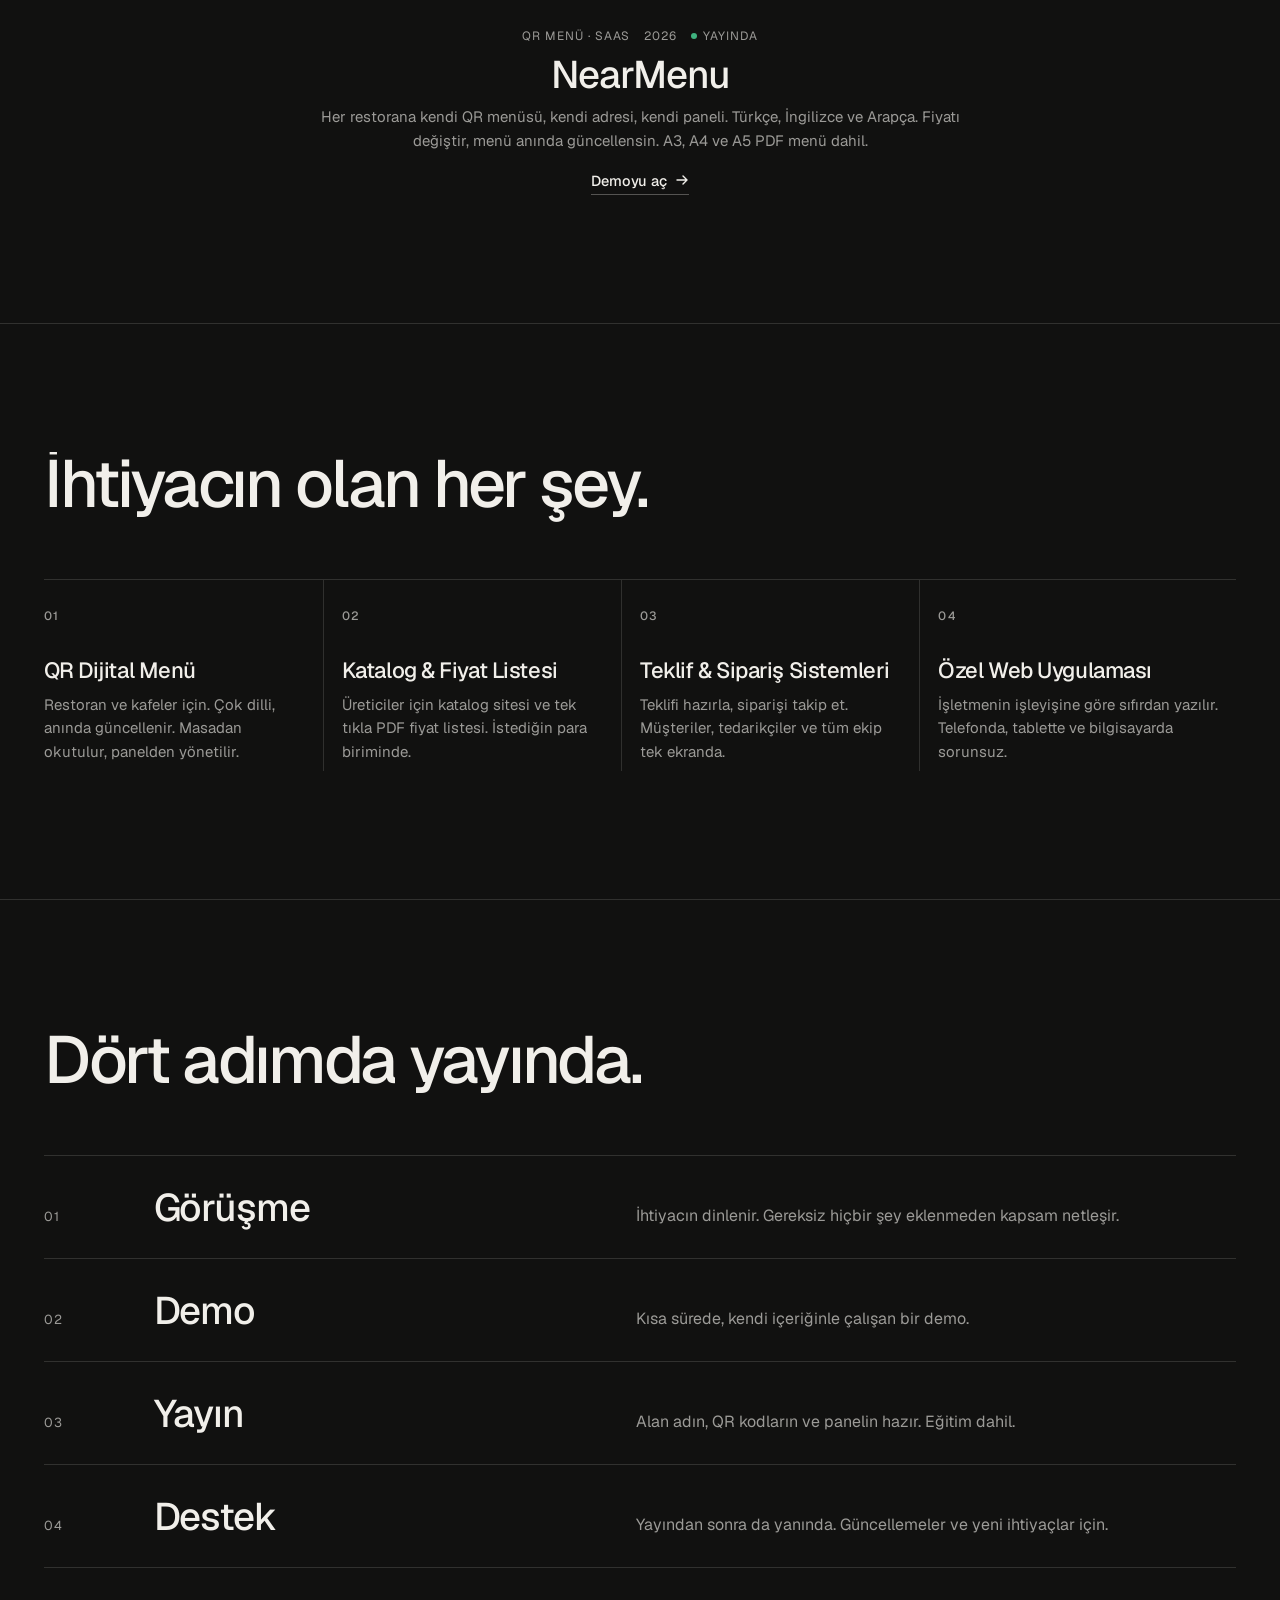
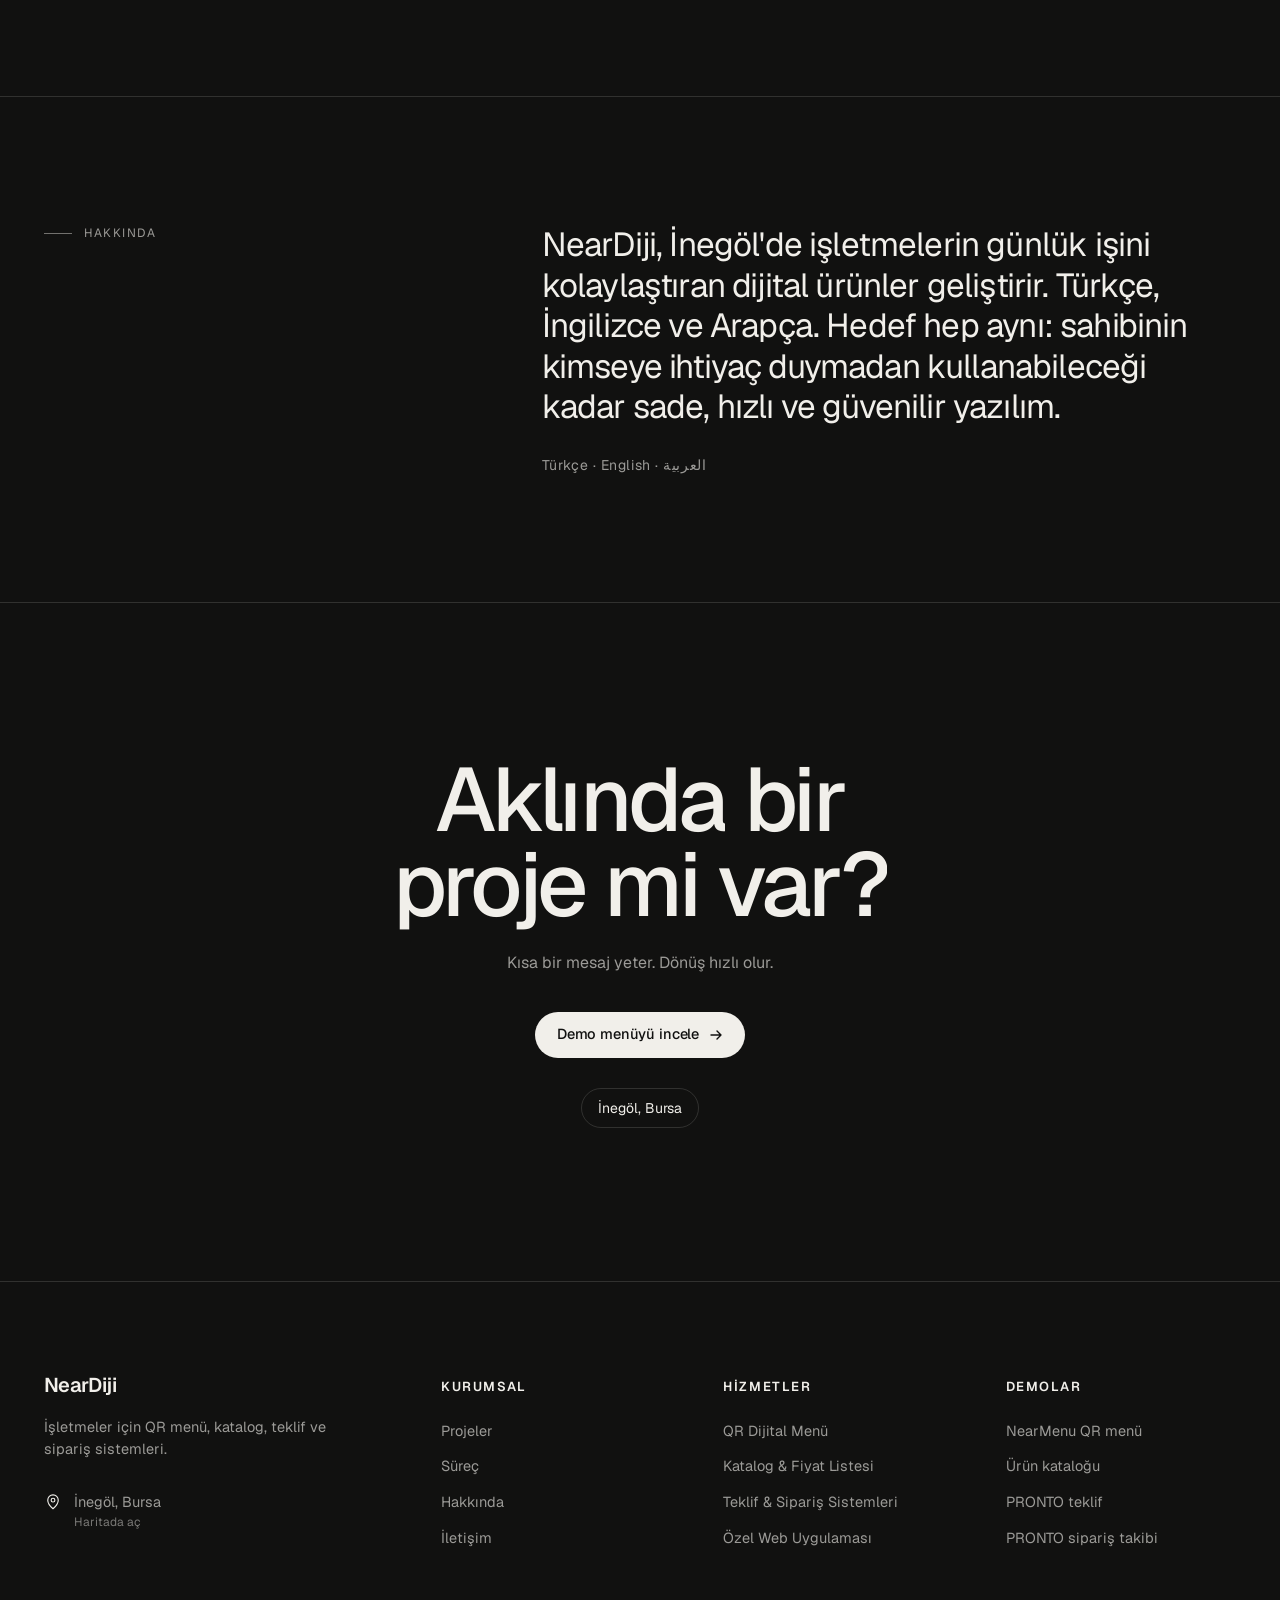
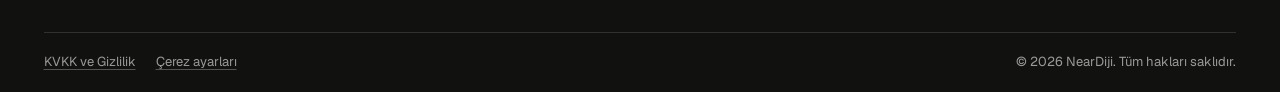
==== commit 1e385dcd: "Ana site: kaydırma animasyonları (kelime kelime başlık, sıralı kartlar, çizilen süreç çizgileri, kay" ====
--- a/index.html
+++ b/index.html
@@ -287,6 +287,34 @@
 .rv{opacity:0;transform:translateY(18px);transition:opacity .9s ease,transform .9s cubic-bezier(.2,.7,.2,1)}
 .rv.in{opacity:1;transform:none}
 @media (prefers-reduced-motion:reduce){.rv{opacity:1;transform:none;transition:none}.sh-hint::before{animation:none}}
+/* ── animasyonlar: kelime kelime başlık, sıralı giriş, çizilen çizgiler ── */
+.h2 .w{display:inline-block;overflow:hidden;vertical-align:top;padding-bottom:.14em;margin-bottom:-.14em}
+.h2 .w>span{display:inline-block;transform:translateY(135%);transition:transform 1s cubic-bezier(.16,1,.3,1);transition-delay:calc(var(--i,0) * 70ms)}
+.rv.in .h2 .w>span,.h2 .w>span.in{transform:none}
+.sec-head.rv{opacity:1;transform:none}
+.sec-head .lead{opacity:0;transform:translateY(14px);transition:opacity .9s ease .35s,transform .9s cubic-bezier(.16,1,.3,1) .35s}
+.sec-head.rv.in .lead{opacity:1;transform:none}
+.stg.rv{opacity:1;transform:none}
+.stg>*{opacity:0;transform:translateY(28px);transition:opacity .8s ease,transform .9s cubic-bezier(.16,1,.3,1);transition-delay:calc(var(--i,0) * 110ms + .1s)}
+.stg.in>*{opacity:1;transform:none}
+.svc{transition:opacity .8s ease,transform .9s cubic-bezier(.16,1,.3,1),background-color .3s ease;transition-delay:calc(var(--i,0) * 110ms + .1s),calc(var(--i,0) * 110ms + .1s),0s}
+.svc b{transition:color .3s ease,letter-spacing .4s ease}
+@media (hover:hover){.svc:hover b{color:var(--fg,currentColor);letter-spacing:.2em}.step:hover h3{transform:translateX(8px)}}
+.step{position:relative;border-top-color:transparent}
+.step::after{content:"";position:absolute;left:0;right:0;top:-1px;height:1px;background:var(--line);transform:scaleX(0);transform-origin:left;transition:transform 1.2s cubic-bezier(.16,1,.3,1);transition-delay:calc(var(--i,0) * 110ms)}
+.stg.in .step::after{transform:scaleX(1)}
+.step h3{transition:transform .5s cubic-bezier(.16,1,.3,1)}
+.about-text .sw{transition:opacity .25s linear;opacity:.18}
+.about-text.sw-off .sw{opacity:1}
+.contact .rv{transform:translateY(18px) scale(.96)}
+.contact .rv.in{transform:none}
+.contact .lead,.contact .ctas,.contact .chips{opacity:0;transform:translateY(14px);transition:opacity .8s ease,transform .9s cubic-bezier(.16,1,.3,1)}
+.contact .lead{transition-delay:.45s}.contact .ctas{transition-delay:.6s}.contact .chips{transition-delay:.75s}
+.contact .rv.in .lead,.contact .rv.in .ctas,.contact .rv.in .chips{opacity:1;transform:none}
+@media (prefers-reduced-motion:reduce){
+ .h2 .w>span,.sec-head .lead,.stg>*,.contact .lead,.contact .ctas,.contact .chips{transform:none!important;opacity:1!important;transition:none!important}
+ .step::after{transform:scaleX(1);transition:none}.contact .rv{transform:none}.about-text .sw{opacity:1!important}
+}
 </style>
 </head>
 <body>
@@ -333,12 +361,12 @@
 
  <section class="sec" id="hizmetler">
   <div class="sec-head rv"><h2 class="h2" id="svcTitle"></h2><p class="lead"></p></div>
-  <div class="services rv" id="services"></div>
+  <div class="services rv stg" id="services"></div>
  </section>
 
  <section class="sec" id="surec">
   <div class="sec-head rv"><h2 class="h2" id="stepsTitle"></h2><p class="lead"></p></div>
-  <ol class="steps rv" id="steps"></ol>
+  <ol class="steps rv stg" id="steps"></ol>
  </section>
 
  <section class="sec" id="hakkinda">
